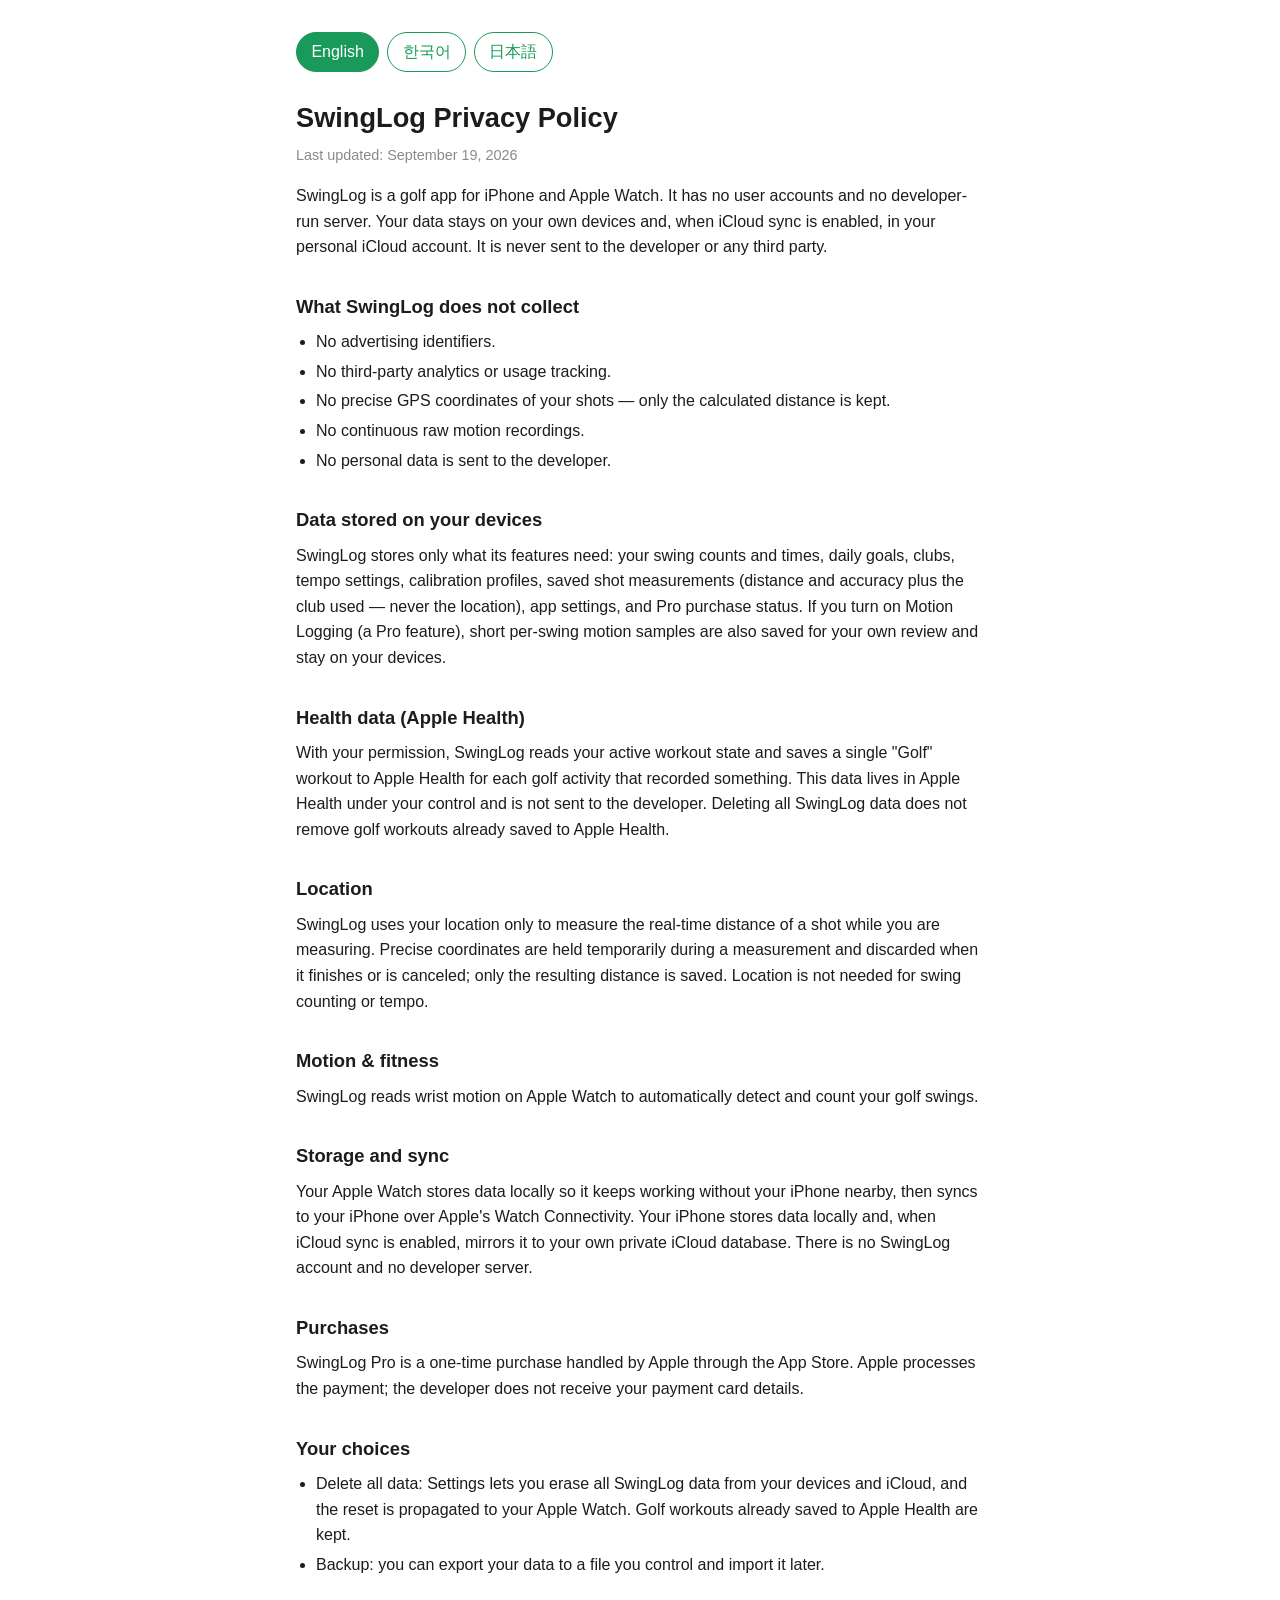
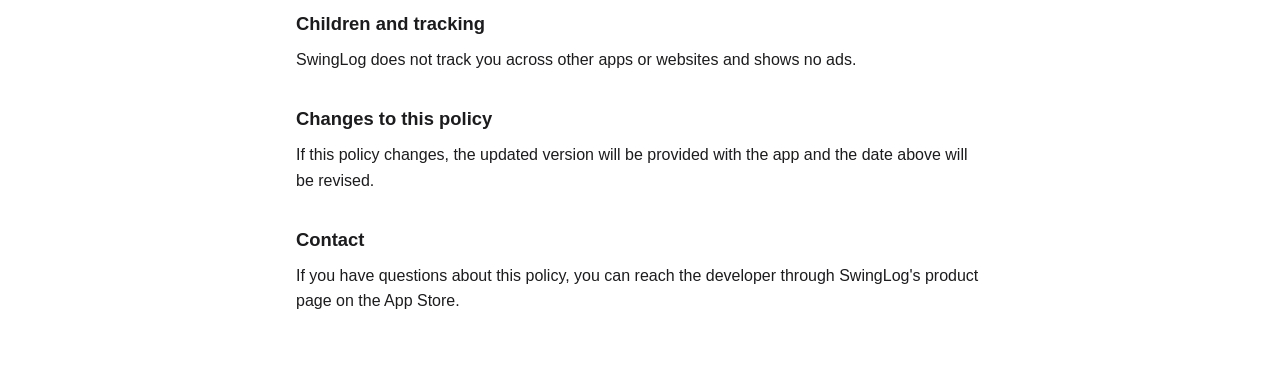
==== index.html @ 8f0f1195 "Add files via upload" ====
<!DOCTYPE html>
<html lang="en">
<head>
<meta charset="utf-8">
<meta name="viewport" content="width=device-width, initial-scale=1">
<title>SwingLog Privacy Policy</title>
<style>
:root { color-scheme: light dark; }
* { box-sizing: border-box; }
body {
  margin: 0; padding: 2rem 1rem 4rem;
  font: 16px/1.6 -apple-system, BlinkMacSystemFont, "Segoe UI", Roboto, Helvetica, Arial, sans-serif;
  color: #1c1c1e; background: #fff;
  max-width: 720px; margin-inline: auto;
}
@media (prefers-color-scheme: dark) { body { color: #e6e6ea; background: #000; } }
h1 { font-size: 1.7rem; margin: 0 0 .25rem; }
h2 { font-size: 1.15rem; margin: 2rem 0 .5rem; }
.meta { color: #8a8a8e; margin: 0 0 1rem; font-size: .9rem; }
ul { padding-left: 1.25rem; margin: .5rem 0; }
li { margin: .25rem 0; }
p { margin: .5rem 0; }
nav { display: flex; gap: .5rem; margin-bottom: 1.5rem; flex-wrap: wrap; }
button {
  font: inherit; padding: .4rem .9rem; border-radius: 999px;
  border: 1px solid #1a9a5a; background: transparent; color: #1a9a5a; cursor: pointer;
}
button.active { background: #1a9a5a; color: #fff; }
</style>
</head>
<body>
<nav><button data-lang="en" class="active">English</button>
<button data-lang="ko">한국어</button>
<button data-lang="ja">日本語</button></nav>
<section data-lang="en">
<h1>SwingLog Privacy Policy</h1>
<p class="meta">Last updated: September 19, 2026</p>
<p>SwingLog is a golf app for iPhone and Apple Watch. It has no user accounts and no developer-run server. Your data stays on your own devices and, when iCloud sync is enabled, in your personal iCloud account. It is never sent to the developer or any third party.</p>
<h2>What SwingLog does not collect</h2>
<ul><li>No advertising identifiers.</li><li>No third-party analytics or usage tracking.</li><li>No precise GPS coordinates of your shots — only the calculated distance is kept.</li><li>No continuous raw motion recordings.</li><li>No personal data is sent to the developer.</li></ul>
<h2>Data stored on your devices</h2>
<p>SwingLog stores only what its features need: your swing counts and times, daily goals, clubs, tempo settings, calibration profiles, saved shot measurements (distance and accuracy plus the club used — never the location), app settings, and Pro purchase status. If you turn on Motion Logging (a Pro feature), short per-swing motion samples are also saved for your own review and stay on your devices.</p>
<h2>Health data (Apple Health)</h2>
<p>With your permission, SwingLog reads your active workout state and saves a single &quot;Golf&quot; workout to Apple Health for each golf activity that recorded something. This data lives in Apple Health under your control and is not sent to the developer. Deleting all SwingLog data does not remove golf workouts already saved to Apple Health.</p>
<h2>Location</h2>
<p>SwingLog uses your location only to measure the real-time distance of a shot while you are measuring. Precise coordinates are held temporarily during a measurement and discarded when it finishes or is canceled; only the resulting distance is saved. Location is not needed for swing counting or tempo.</p>
<h2>Motion &amp; fitness</h2>
<p>SwingLog reads wrist motion on Apple Watch to automatically detect and count your golf swings.</p>
<h2>Storage and sync</h2>
<p>Your Apple Watch stores data locally so it keeps working without your iPhone nearby, then syncs to your iPhone over Apple&#x27;s Watch Connectivity. Your iPhone stores data locally and, when iCloud sync is enabled, mirrors it to your own private iCloud database. There is no SwingLog account and no developer server.</p>
<h2>Purchases</h2>
<p>SwingLog Pro is a one-time purchase handled by Apple through the App Store. Apple processes the payment; the developer does not receive your payment card details.</p>
<h2>Your choices</h2>
<ul><li>Delete all data: Settings lets you erase all SwingLog data from your devices and iCloud, and the reset is propagated to your Apple Watch. Golf workouts already saved to Apple Health are kept.</li><li>Backup: you can export your data to a file you control and import it later.</li></ul>
<h2>Children and tracking</h2>
<p>SwingLog does not track you across other apps or websites and shows no ads.</p>
<h2>Changes to this policy</h2>
<p>If this policy changes, the updated version will be provided with the app and the date above will be revised.</p>
<h2>Contact</h2>
<p>If you have questions about this policy, you can reach the developer through SwingLog&#x27;s product page on the App Store.</p>
</section>
<section data-lang="ko" hidden>
<h1>SwingLog 개인정보 처리방침</h1>
<p class="meta">최종 업데이트: 2026년 9월 19일</p>
<p>SwingLog는 iPhone과 Apple Watch용 골프 앱입니다. 사용자 계정이 없고 개발자가 운영하는 서버도 없습니다. 데이터는 사용자 본인의 기기에 저장되며, iCloud 동기화를 켠 경우 사용자의 개인 iCloud 계정에 저장됩니다. 개발자나 제3자에게 전송되지 않습니다.</p>
<h2>수집하지 않는 정보</h2>
<ul><li>광고 식별자를 사용하지 않습니다.</li><li>제3자 분석이나 사용 행동 추적을 하지 않습니다.</li><li>샷의 정확한 GPS 좌표를 저장하지 않으며, 계산된 거리만 보관합니다.</li><li>연속된 원본 모션 데이터를 저장하지 않습니다.</li><li>어떤 개인정보도 개발자에게 전송하지 않습니다.</li></ul>
<h2>기기에 저장되는 데이터</h2>
<p>SwingLog는 기능에 필요한 최소한만 저장합니다: 스윙 횟수와 시각, 일일 목표, 클럽, 템포 설정, 보정 프로필, 저장된 거리 측정(거리와 정확도, 사용한 클럽 — 위치는 저장하지 않음), 앱 설정, Pro 구매 상태. 모션 로깅(Pro 기능)을 켜면 사용자가 직접 확인할 수 있도록 스윙별 짧은 모션 샘플도 저장되며, 이 데이터는 사용자의 기기에 남습니다.</p>
<h2>건강 데이터(Apple 건강)</h2>
<p>사용자의 허용을 받아, SwingLog는 진행 중인 운동 상태를 읽고 무언가 기록된 각 골프 활동마다 &quot;골프&quot; 운동 하나를 Apple 건강에 저장합니다. 이 데이터는 사용자가 관리하는 Apple 건강 앱에 저장되며 개발자에게 전송되지 않습니다. 모든 SwingLog 데이터를 삭제해도 Apple 건강에 이미 저장된 골프 운동은 삭제되지 않습니다.</p>
<h2>위치</h2>
<p>SwingLog는 거리 측정 중 실시간 샷 거리를 계산할 때만 위치를 사용합니다. 정확한 좌표는 측정 중에만 임시로 보관되고 측정이 끝나거나 취소되면 삭제되며, 결과 거리만 저장됩니다. 스윙 카운트나 템포에는 위치가 필요하지 않습니다.</p>
<h2>모션 및 피트니스</h2>
<p>SwingLog는 Apple Watch의 손목 모션을 읽어 골프 풀스윙을 자동으로 감지하고 계산합니다.</p>
<h2>저장 및 동기화</h2>
<p>Apple Watch는 iPhone이 근처에 없어도 작동하도록 데이터를 로컬에 저장한 뒤, Apple의 Watch Connectivity를 통해 iPhone과 동기화합니다. iPhone은 데이터를 로컬에 저장하고, iCloud 동기화를 켠 경우 사용자 본인의 개인 iCloud 데이터베이스에 미러링합니다. 별도의 SwingLog 계정이나 개발자 서버는 없습니다.</p>
<h2>구매</h2>
<p>SwingLog Pro는 App Store를 통해 Apple이 처리하는 일회성 구매입니다. 결제는 Apple이 처리하며, 개발자는 사용자의 결제 카드 정보를 받지 않습니다.</p>
<h2>사용자 선택권</h2>
<ul><li>전체 데이터 삭제: 설정에서 기기와 iCloud의 모든 SwingLog 데이터를 삭제할 수 있으며, 초기화는 Apple Watch에도 전파됩니다. Apple 건강에 이미 저장된 골프 운동은 유지됩니다.</li><li>백업: 데이터를 사용자가 관리하는 파일로 내보내고 나중에 다시 가져올 수 있습니다.</li></ul>
<h2>아동 및 추적</h2>
<p>SwingLog는 다른 앱이나 웹사이트에서 사용자를 추적하지 않으며 광고를 표시하지 않습니다.</p>
<h2>방침 변경</h2>
<p>이 방침이 변경되면 갱신된 버전을 앱과 함께 제공하고 위의 날짜를 수정합니다.</p>
<h2>문의</h2>
<p>이 방침에 대한 문의는 App Store의 SwingLog 제품 페이지에 있는 개발자 지원 채널을 통해 연락하실 수 있습니다.</p>
</section>
<section data-lang="ja" hidden>
<h1>SwingLog プライバシーポリシー</h1>
<p class="meta">最終更新: 2026年9月19日</p>
<p>SwingLog は iPhone と Apple Watch 向けのゴルフアプリです。ユーザーアカウントはなく、開発者が運用するサーバーもありません。データはお客様ご自身のデバイスに保存され、iCloud 同期を有効にした場合はお客様個人の iCloud アカウントに保存されます。開発者や第三者に送信されることはありません。</p>
<h2>収集しない情報</h2>
<ul><li>広告識別子は使用しません。</li><li>第三者による分析や利用行動のトラッキングは行いません。</li><li>ショットの正確な GPS 座標は保存せず、計算された距離のみを保持します。</li><li>連続した生のモーションデータは保存しません。</li><li>いかなる個人データも開発者に送信しません。</li></ul>
<h2>デバイスに保存されるデータ</h2>
<p>SwingLog は機能に必要な最小限のみを保存します: スイング回数と時刻、1日の目標、クラブ、テンポ設定、キャリブレーションプロファイル、保存した距離測定(距離と精度、使用クラブ — 位置は保存しません)、アプリ設定、Pro の購入状態。モーションログ(Pro 機能)を有効にすると、お客様がご自身で確認できるよう、スイングごとの短いモーションサンプルも保存され、これらはお客様のデバイスに残ります。</p>
<h2>ヘルスデータ(Apple ヘルスケア)</h2>
<p>お客様の許可を得たうえで、SwingLog は進行中のワークアウト状態を読み取り、何らかの記録があった各ゴルフアクティビティごとに「ゴルフ」ワークアウトを1件 Apple ヘルスケアに保存します。このデータはお客様が管理する Apple ヘルスケアに保存され、開発者には送信されません。すべての SwingLog データを削除しても、Apple ヘルスケアにすでに保存されたゴルフのワークアウトは削除されません。</p>
<h2>位置情報</h2>
<p>SwingLog は距離測定中にショットの距離をリアルタイムで計算するためだけに位置情報を使用します。正確な座標は測定中のみ一時的に保持され、測定の完了または取り消し時に削除され、算出された距離のみが保存されます。スイングのカウントやテンポには位置情報は必要ありません。</p>
<h2>モーションとフィットネス</h2>
<p>SwingLog は Apple Watch の手首のモーションを読み取り、ゴルフのフルスイングを自動的に検出してカウントします。</p>
<h2>保存と同期</h2>
<p>Apple Watch は iPhone が近くになくても動作するようにデータをローカルに保存し、その後 Apple の Watch Connectivity を通じて iPhone と同期します。iPhone はデータをローカルに保存し、iCloud 同期を有効にした場合はお客様ご自身のプライベートな iCloud データベースにミラーリングします。SwingLog のアカウントや開発者のサーバーはありません。</p>
<h2>購入</h2>
<p>SwingLog Pro は App Store を通じて Apple が処理する一度きりの購入です。支払いは Apple が処理し、開発者がお客様の支払いカード情報を受け取ることはありません。</p>
<h2>お客様の選択</h2>
<ul><li>すべてのデータの削除: 設定から、デバイスと iCloud 上のすべての SwingLog データを削除でき、リセットは Apple Watch にも反映されます。Apple ヘルスケアにすでに保存されたゴルフのワークアウトは保持されます。</li><li>バックアップ: データをお客様が管理するファイルに書き出し、後で読み込むことができます。</li></ul>
<h2>お子様とトラッキング</h2>
<p>SwingLog は他のアプリやウェブサイトを横断してお客様を追跡することはなく、広告も表示しません。</p>
<h2>本ポリシーの変更</h2>
<p>本ポリシーが変更された場合は、更新版をアプリとともに提供し、上記の日付を改定します。</p>
<h2>お問い合わせ</h2>
<p>本ポリシーに関するお問い合わせは、App Store の SwingLog 製品ページにある開発者サポート窓口からご連絡いただけます。</p>
</section>
<script>
const buttons = document.querySelectorAll('nav button');
const sections = document.querySelectorAll('section[data-lang]');
function show(lang){
  sections.forEach(s => s.hidden = s.dataset.lang !== lang);
  buttons.forEach(b => b.classList.toggle('active', b.dataset.lang === lang));
}
buttons.forEach(b => b.addEventListener('click', () => show(b.dataset.lang)));
const pref = (navigator.language || 'en').slice(0,2);
if (['en','ko','ja'].includes(pref)) show(pref);
</script>
</body>
</html>
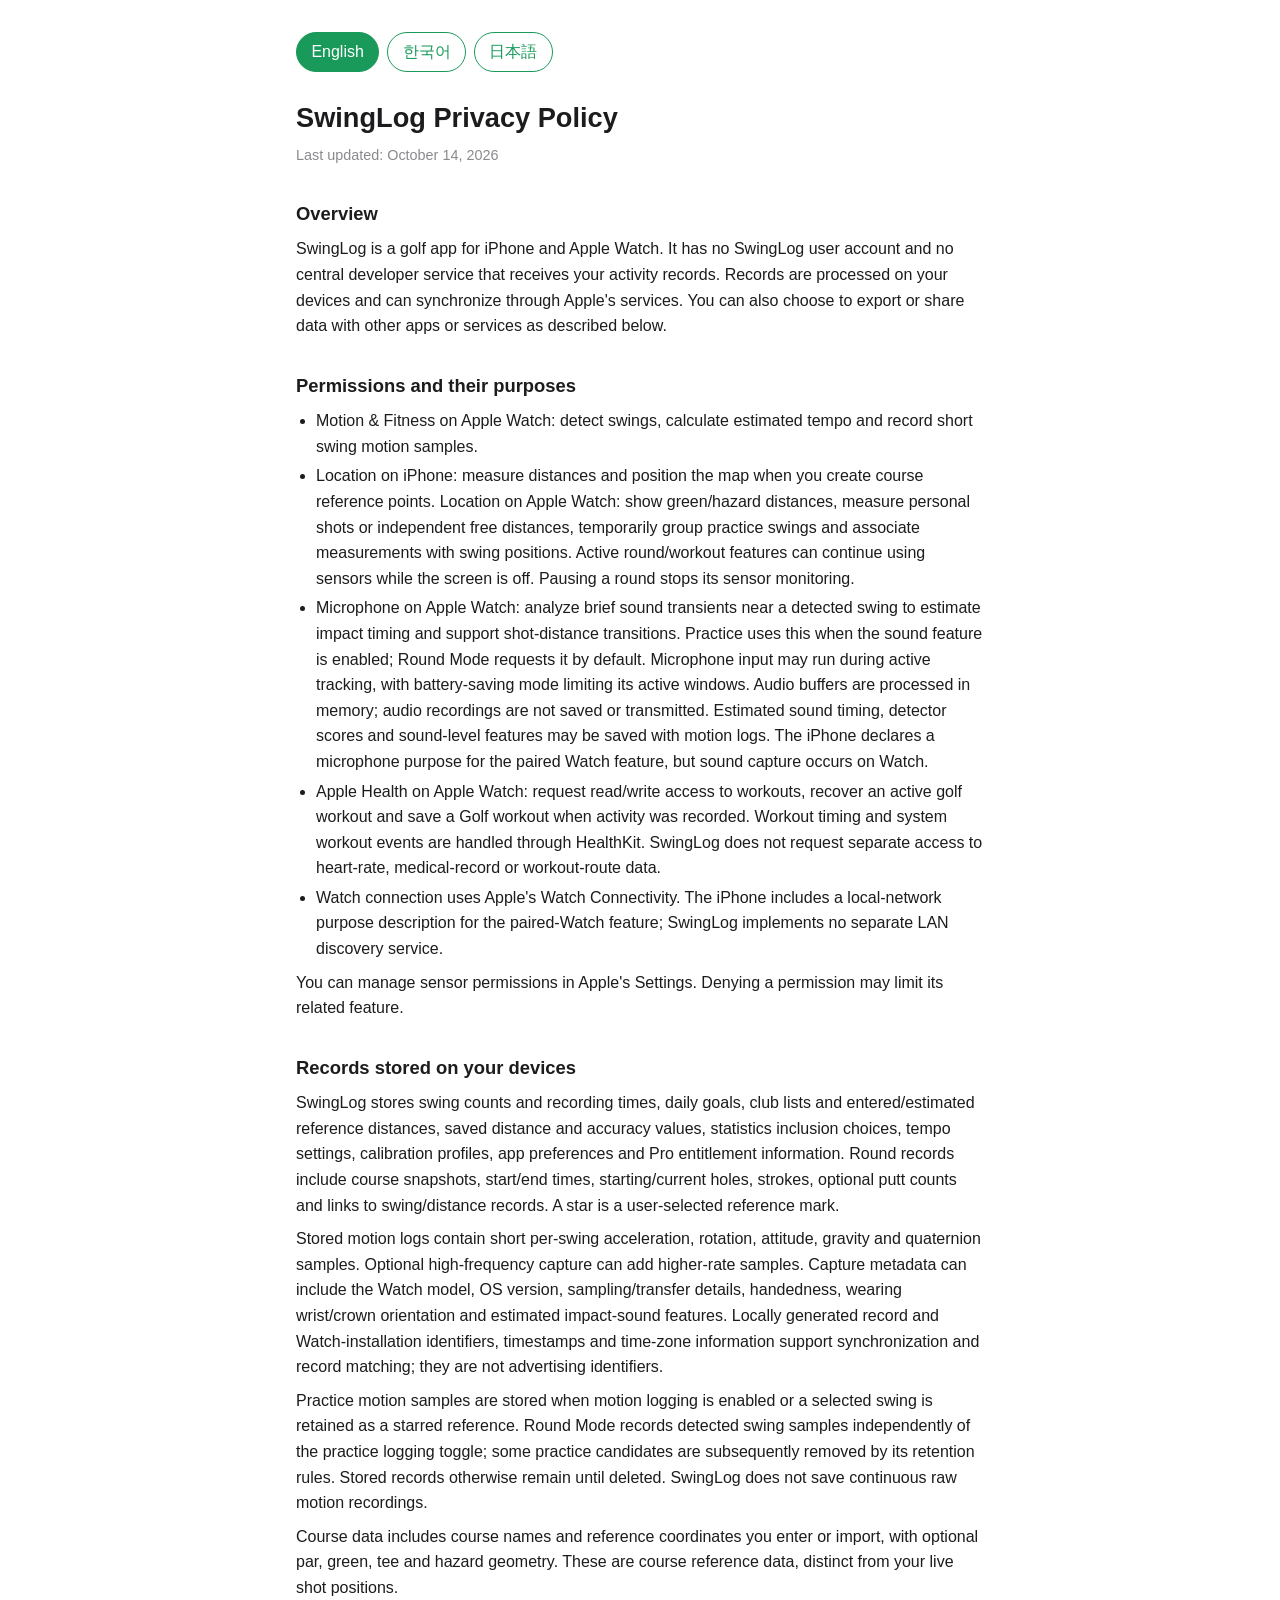
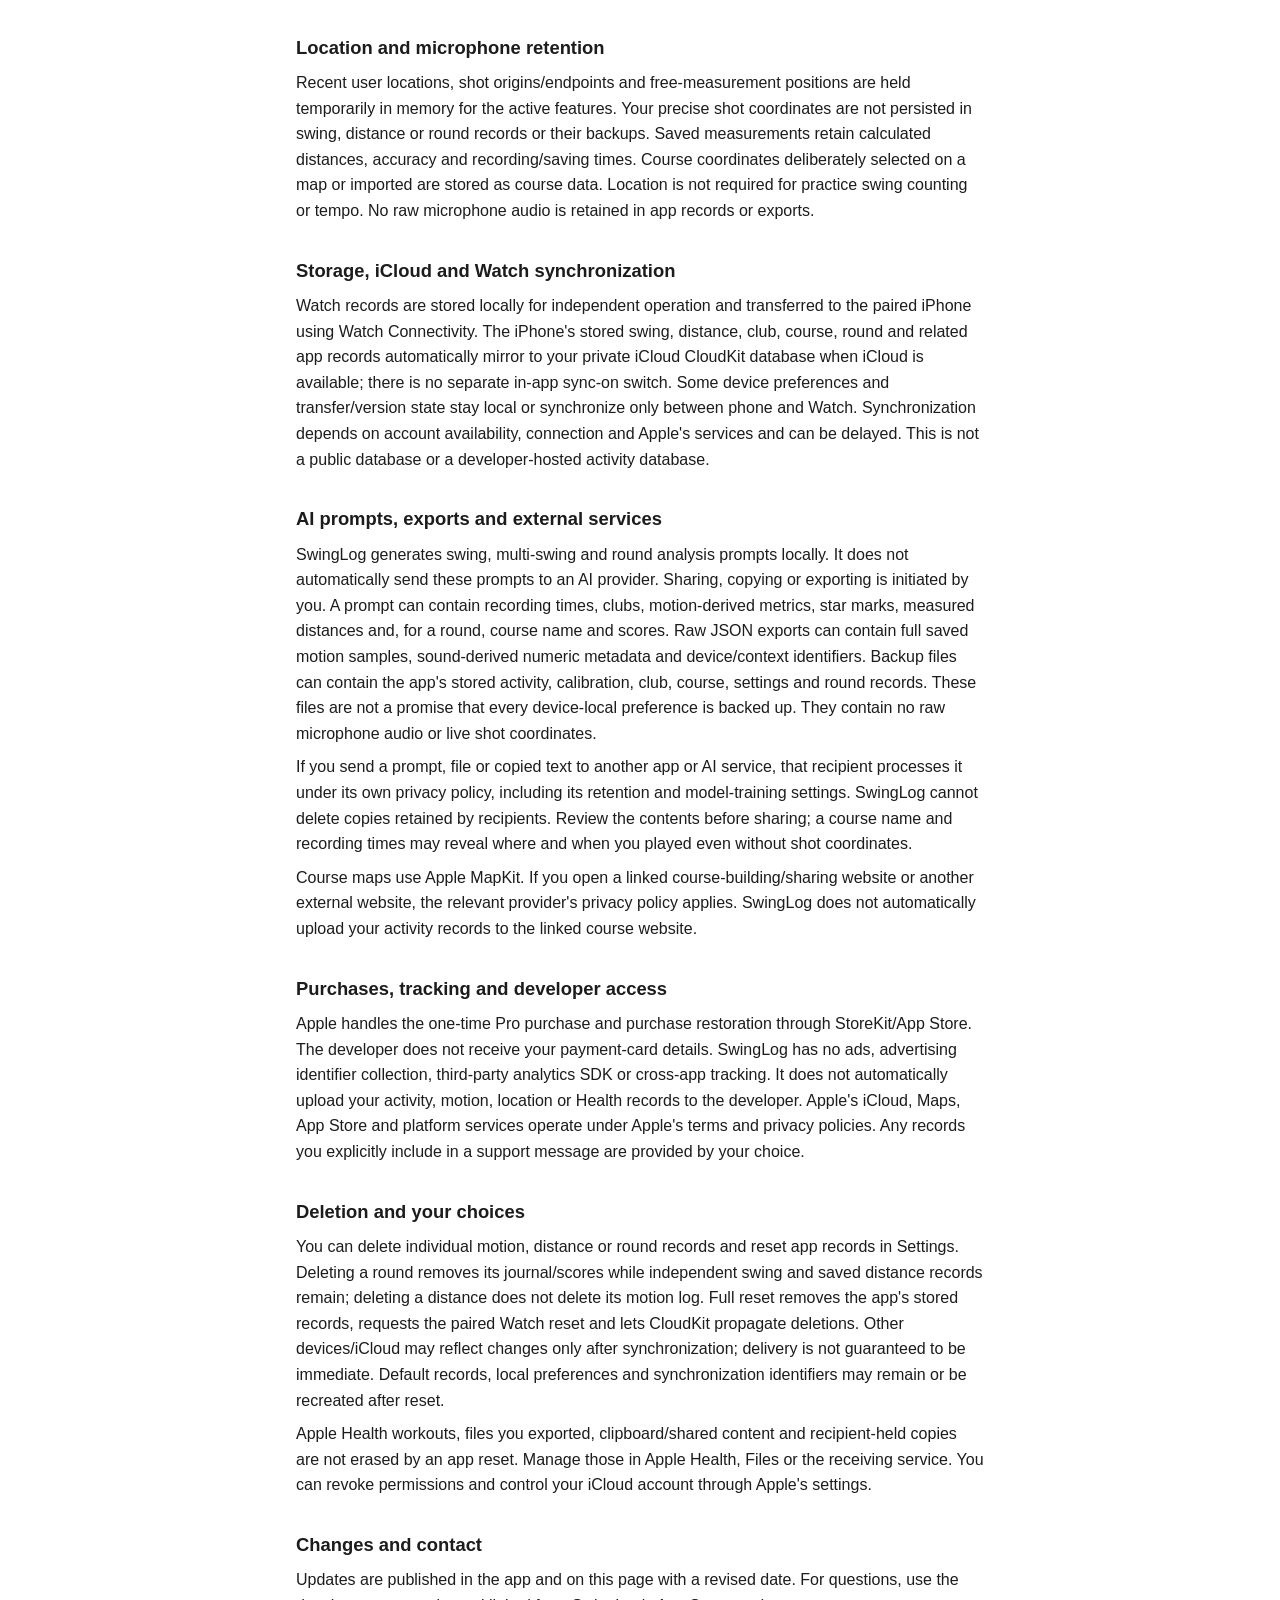
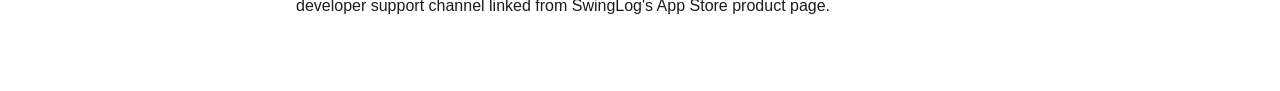
==== commit e8dcc47e: "Update privacy policy for current SwingLog permissions and sharing" ====
--- a/index.html
+++ b/index.html
@@ -34,84 +34,108 @@
 <button data-lang="ja">日本語</button></nav>
 <section data-lang="en">
 <h1>SwingLog Privacy Policy</h1>
-<p class="meta">Last updated: September 19, 2026</p>
-<p>SwingLog is a golf app for iPhone and Apple Watch. It has no user accounts and no developer-run server. Your data stays on your own devices and, when iCloud sync is enabled, in your personal iCloud account. It is never sent to the developer or any third party.</p>
-<h2>What SwingLog does not collect</h2>
-<ul><li>No advertising identifiers.</li><li>No third-party analytics or usage tracking.</li><li>No precise GPS coordinates of your shots — only the calculated distance is kept.</li><li>No continuous raw motion recordings.</li><li>No personal data is sent to the developer.</li></ul>
-<h2>Data stored on your devices</h2>
-<p>SwingLog stores only what its features need: your swing counts and times, daily goals, clubs, tempo settings, calibration profiles, saved shot measurements (distance and accuracy plus the club used — never the location), app settings, and Pro purchase status. If you turn on Motion Logging (a Pro feature), short per-swing motion samples are also saved for your own review and stay on your devices.</p>
-<h2>Health data (Apple Health)</h2>
-<p>With your permission, SwingLog reads your active workout state and saves a single &quot;Golf&quot; workout to Apple Health for each golf activity that recorded something. This data lives in Apple Health under your control and is not sent to the developer. Deleting all SwingLog data does not remove golf workouts already saved to Apple Health.</p>
-<h2>Location</h2>
-<p>SwingLog uses your location only to measure the real-time distance of a shot while you are measuring. Precise coordinates are held temporarily during a measurement and discarded when it finishes or is canceled; only the resulting distance is saved. Location is not needed for swing counting or tempo.</p>
-<h2>Motion &amp; fitness</h2>
-<p>SwingLog reads wrist motion on Apple Watch to automatically detect and count your golf swings.</p>
-<h2>Storage and sync</h2>
-<p>Your Apple Watch stores data locally so it keeps working without your iPhone nearby, then syncs to your iPhone over Apple&#x27;s Watch Connectivity. Your iPhone stores data locally and, when iCloud sync is enabled, mirrors it to your own private iCloud database. There is no SwingLog account and no developer server.</p>
-<h2>Purchases</h2>
-<p>SwingLog Pro is a one-time purchase handled by Apple through the App Store. Apple processes the payment; the developer does not receive your payment card details.</p>
-<h2>Your choices</h2>
-<ul><li>Delete all data: Settings lets you erase all SwingLog data from your devices and iCloud, and the reset is propagated to your Apple Watch. Golf workouts already saved to Apple Health are kept.</li><li>Backup: you can export your data to a file you control and import it later.</li></ul>
-<h2>Children and tracking</h2>
-<p>SwingLog does not track you across other apps or websites and shows no ads.</p>
-<h2>Changes to this policy</h2>
-<p>If this policy changes, the updated version will be provided with the app and the date above will be revised.</p>
-<h2>Contact</h2>
-<p>If you have questions about this policy, you can reach the developer through SwingLog&#x27;s product page on the App Store.</p>
+<p class="meta">Last updated: October 14, 2026</p>
+<h2>Overview</h2>
+<p>SwingLog is a golf app for iPhone and Apple Watch. It has no SwingLog user account and no central developer service that receives your activity records. Records are processed on your devices and can synchronize through Apple&#x27;s services. You can also choose to export or share data with other apps or services as described below.</p>
+<h2>Permissions and their purposes</h2>
+<ul>
+<li>Motion &amp; Fitness on Apple Watch: detect swings, calculate estimated tempo and record short swing motion samples.</li>
+<li>Location on iPhone: measure distances and position the map when you create course reference points. Location on Apple Watch: show green/hazard distances, measure personal shots or independent free distances, temporarily group practice swings and associate measurements with swing positions. Active round/workout features can continue using sensors while the screen is off. Pausing a round stops its sensor monitoring.</li>
+<li>Microphone on Apple Watch: analyze brief sound transients near a detected swing to estimate impact timing and support shot-distance transitions. Practice uses this when the sound feature is enabled; Round Mode requests it by default. Microphone input may run during active tracking, with battery-saving mode limiting its active windows. Audio buffers are processed in memory; audio recordings are not saved or transmitted. Estimated sound timing, detector scores and sound-level features may be saved with motion logs. The iPhone declares a microphone purpose for the paired Watch feature, but sound capture occurs on Watch.</li>
+<li>Apple Health on Apple Watch: request read/write access to workouts, recover an active golf workout and save a Golf workout when activity was recorded. Workout timing and system workout events are handled through HealthKit. SwingLog does not request separate access to heart-rate, medical-record or workout-route data.</li>
+<li>Watch connection uses Apple&#x27;s Watch Connectivity. The iPhone includes a local-network purpose description for the paired-Watch feature; SwingLog implements no separate LAN discovery service.</li>
+</ul>
+<p>You can manage sensor permissions in Apple&#x27;s Settings. Denying a permission may limit its related feature.</p>
+<h2>Records stored on your devices</h2>
+<p>SwingLog stores swing counts and recording times, daily goals, club lists and entered/estimated reference distances, saved distance and accuracy values, statistics inclusion choices, tempo settings, calibration profiles, app preferences and Pro entitlement information. Round records include course snapshots, start/end times, starting/current holes, strokes, optional putt counts and links to swing/distance records. A star is a user-selected reference mark.</p>
+<p>Stored motion logs contain short per-swing acceleration, rotation, attitude, gravity and quaternion samples. Optional high-frequency capture can add higher-rate samples. Capture metadata can include the Watch model, OS version, sampling/transfer details, handedness, wearing wrist/crown orientation and estimated impact-sound features. Locally generated record and Watch-installation identifiers, timestamps and time-zone information support synchronization and record matching; they are not advertising identifiers.</p>
+<p>Practice motion samples are stored when motion logging is enabled or a selected swing is retained as a starred reference. Round Mode records detected swing samples independently of the practice logging toggle; some practice candidates are subsequently removed by its retention rules. Stored records otherwise remain until deleted. SwingLog does not save continuous raw motion recordings.</p>
+<p>Course data includes course names and reference coordinates you enter or import, with optional par, green, tee and hazard geometry. These are course reference data, distinct from your live shot positions.</p>
+<h2>Location and microphone retention</h2>
+<p>Recent user locations, shot origins/endpoints and free-measurement positions are held temporarily in memory for the active features. Your precise shot coordinates are not persisted in swing, distance or round records or their backups. Saved measurements retain calculated distances, accuracy and recording/saving times. Course coordinates deliberately selected on a map or imported are stored as course data. Location is not required for practice swing counting or tempo. No raw microphone audio is retained in app records or exports.</p>
+<h2>Storage, iCloud and Watch synchronization</h2>
+<p>Watch records are stored locally for independent operation and transferred to the paired iPhone using Watch Connectivity. The iPhone&#x27;s stored swing, distance, club, course, round and related app records automatically mirror to your private iCloud CloudKit database when iCloud is available; there is no separate in-app sync-on switch. Some device preferences and transfer/version state stay local or synchronize only between phone and Watch. Synchronization depends on account availability, connection and Apple&#x27;s services and can be delayed. This is not a public database or a developer-hosted activity database.</p>
+<h2>AI prompts, exports and external services</h2>
+<p>SwingLog generates swing, multi-swing and round analysis prompts locally. It does not automatically send these prompts to an AI provider. Sharing, copying or exporting is initiated by you. A prompt can contain recording times, clubs, motion-derived metrics, star marks, measured distances and, for a round, course name and scores. Raw JSON exports can contain full saved motion samples, sound-derived numeric metadata and device/context identifiers. Backup files can contain the app&#x27;s stored activity, calibration, club, course, settings and round records. These files are not a promise that every device-local preference is backed up. They contain no raw microphone audio or live shot coordinates.</p>
+<p>If you send a prompt, file or copied text to another app or AI service, that recipient processes it under its own privacy policy, including its retention and model-training settings. SwingLog cannot delete copies retained by recipients. Review the contents before sharing; a course name and recording times may reveal where and when you played even without shot coordinates.</p>
+<p>Course maps use Apple MapKit. If you open a linked course-building/sharing website or another external website, the relevant provider&#x27;s privacy policy applies. SwingLog does not automatically upload your activity records to the linked course website.</p>
+<h2>Purchases, tracking and developer access</h2>
+<p>Apple handles the one-time Pro purchase and purchase restoration through StoreKit/App Store. The developer does not receive your payment-card details. SwingLog has no ads, advertising identifier collection, third-party analytics SDK or cross-app tracking. It does not automatically upload your activity, motion, location or Health records to the developer. Apple&#x27;s iCloud, Maps, App Store and platform services operate under Apple&#x27;s terms and privacy policies. Any records you explicitly include in a support message are provided by your choice.</p>
+<h2>Deletion and your choices</h2>
+<p>You can delete individual motion, distance or round records and reset app records in Settings. Deleting a round removes its journal/scores while independent swing and saved distance records remain; deleting a distance does not delete its motion log. Full reset removes the app&#x27;s stored records, requests the paired Watch reset and lets CloudKit propagate deletions. Other devices/iCloud may reflect changes only after synchronization; delivery is not guaranteed to be immediate. Default records, local preferences and synchronization identifiers may remain or be recreated after reset.</p>
+<p>Apple Health workouts, files you exported, clipboard/shared content and recipient-held copies are not erased by an app reset. Manage those in Apple Health, Files or the receiving service. You can revoke permissions and control your iCloud account through Apple&#x27;s settings.</p>
+<h2>Changes and contact</h2>
+<p>Updates are published in the app and on this page with a revised date. For questions, use the developer support channel linked from SwingLog&#x27;s App Store product page.</p>
 </section>
 <section data-lang="ko" hidden>
 <h1>SwingLog 개인정보 처리방침</h1>
-<p class="meta">최종 업데이트: 2026년 9월 19일</p>
-<p>SwingLog는 iPhone과 Apple Watch용 골프 앱입니다. 사용자 계정이 없고 개발자가 운영하는 서버도 없습니다. 데이터는 사용자 본인의 기기에 저장되며, iCloud 동기화를 켠 경우 사용자의 개인 iCloud 계정에 저장됩니다. 개발자나 제3자에게 전송되지 않습니다.</p>
-<h2>수집하지 않는 정보</h2>
-<ul><li>광고 식별자를 사용하지 않습니다.</li><li>제3자 분석이나 사용 행동 추적을 하지 않습니다.</li><li>샷의 정확한 GPS 좌표를 저장하지 않으며, 계산된 거리만 보관합니다.</li><li>연속된 원본 모션 데이터를 저장하지 않습니다.</li><li>어떤 개인정보도 개발자에게 전송하지 않습니다.</li></ul>
-<h2>기기에 저장되는 데이터</h2>
-<p>SwingLog는 기능에 필요한 최소한만 저장합니다: 스윙 횟수와 시각, 일일 목표, 클럽, 템포 설정, 보정 프로필, 저장된 거리 측정(거리와 정확도, 사용한 클럽 — 위치는 저장하지 않음), 앱 설정, Pro 구매 상태. 모션 로깅(Pro 기능)을 켜면 사용자가 직접 확인할 수 있도록 스윙별 짧은 모션 샘플도 저장되며, 이 데이터는 사용자의 기기에 남습니다.</p>
-<h2>건강 데이터(Apple 건강)</h2>
-<p>사용자의 허용을 받아, SwingLog는 진행 중인 운동 상태를 읽고 무언가 기록된 각 골프 활동마다 &quot;골프&quot; 운동 하나를 Apple 건강에 저장합니다. 이 데이터는 사용자가 관리하는 Apple 건강 앱에 저장되며 개발자에게 전송되지 않습니다. 모든 SwingLog 데이터를 삭제해도 Apple 건강에 이미 저장된 골프 운동은 삭제되지 않습니다.</p>
-<h2>위치</h2>
-<p>SwingLog는 거리 측정 중 실시간 샷 거리를 계산할 때만 위치를 사용합니다. 정확한 좌표는 측정 중에만 임시로 보관되고 측정이 끝나거나 취소되면 삭제되며, 결과 거리만 저장됩니다. 스윙 카운트나 템포에는 위치가 필요하지 않습니다.</p>
-<h2>모션 및 피트니스</h2>
-<p>SwingLog는 Apple Watch의 손목 모션을 읽어 골프 풀스윙을 자동으로 감지하고 계산합니다.</p>
-<h2>저장 및 동기화</h2>
-<p>Apple Watch는 iPhone이 근처에 없어도 작동하도록 데이터를 로컬에 저장한 뒤, Apple의 Watch Connectivity를 통해 iPhone과 동기화합니다. iPhone은 데이터를 로컬에 저장하고, iCloud 동기화를 켠 경우 사용자 본인의 개인 iCloud 데이터베이스에 미러링합니다. 별도의 SwingLog 계정이나 개발자 서버는 없습니다.</p>
-<h2>구매</h2>
-<p>SwingLog Pro는 App Store를 통해 Apple이 처리하는 일회성 구매입니다. 결제는 Apple이 처리하며, 개발자는 사용자의 결제 카드 정보를 받지 않습니다.</p>
-<h2>사용자 선택권</h2>
-<ul><li>전체 데이터 삭제: 설정에서 기기와 iCloud의 모든 SwingLog 데이터를 삭제할 수 있으며, 초기화는 Apple Watch에도 전파됩니다. Apple 건강에 이미 저장된 골프 운동은 유지됩니다.</li><li>백업: 데이터를 사용자가 관리하는 파일로 내보내고 나중에 다시 가져올 수 있습니다.</li></ul>
-<h2>아동 및 추적</h2>
-<p>SwingLog는 다른 앱이나 웹사이트에서 사용자를 추적하지 않으며 광고를 표시하지 않습니다.</p>
-<h2>방침 변경</h2>
-<p>이 방침이 변경되면 갱신된 버전을 앱과 함께 제공하고 위의 날짜를 수정합니다.</p>
-<h2>문의</h2>
-<p>이 방침에 대한 문의는 App Store의 SwingLog 제품 페이지에 있는 개발자 지원 채널을 통해 연락하실 수 있습니다.</p>
+<p class="meta">최종 업데이트: 2026년 10월 14일</p>
+<h2>개요</h2>
+<p>SwingLog는 iPhone과 Apple Watch용 골프 앱입니다. 별도의 SwingLog 사용자 계정이나 활동 기록을 받는 개발자의 중앙 서버가 없습니다. 기록은 기기에서 처리되며 Apple의 서비스를 통해 동기화될 수 있습니다. 아래에 설명한 내보내기·공유 기능으로 사용자가 다른 앱이나 서비스에 데이터를 전달할 수도 있습니다.</p>
+<h2>권한과 사용 목적</h2>
+<ul>
+<li>Apple Watch 모션 및 피트니스: 스윙 감지, 추정 템포 계산, 스윙별 짧은 모션 샘플 기록에 사용합니다.</li>
+<li>iPhone 위치: 거리 측정과 코스 기준점을 만들 때 지도 위치를 잡는 데 사용합니다. Apple Watch 위치: 그린·해저드 거리, 샷 거리와 독립적인 자유 거리 측정, 연습 스윙의 임시 그룹화, 스윙 위치와 측정 연결에 사용합니다. 진행 중인 라운드·운동 기능은 화면이 꺼져도 센서를 사용할 수 있습니다. 라운드 일시정지는 해당 센서 모니터링을 중단합니다.</li>
+<li>Apple Watch 마이크: 감지된 스윙 주변의 짧은 소리 변화를 분석해 임팩트 시점을 추정하고 샷 거리 측정 전환을 보조합니다. 연습에서는 타격음 기능을 켰을 때, 라운드에서는 기본으로 사용 권한을 요청합니다. 추적 중 마이크가 작동할 수 있으며 배터리 절약 모드는 작동 구간을 제한합니다. 오디오 버퍼는 메모리에서 처리하고 녹음 파일을 저장하거나 전송하지 않습니다. 추정 소리 시점, 감지 점수, 소리 크기 등의 수치 특징은 모션 로그에 저장될 수 있습니다. iPhone에는 워치 기능을 위한 마이크 목적 문구가 선언되어 있지만 실제 소리 캡처는 워치에서 이루어집니다.</li>
+<li>Apple Watch 건강: 운동 기록 읽기·쓰기 권한을 요청해 진행 중인 골프 운동을 복구하고, 활동이 기록되면 골프 운동을 저장합니다. 운동 시각과 시스템 운동 이벤트는 HealthKit을 통해 처리합니다. 심박수·의료 기록·운동 경로에 대한 별도 접근 권한은 요청하지 않습니다.</li>
+<li>워치 연결은 Apple Watch Connectivity를 사용합니다. iPhone에는 워치 연결을 위한 로컬 네트워크 목적 문구가 있으며 별도의 LAN 탐색 서비스는 구현되어 있지 않습니다.</li>
+</ul>
+<p>센서 권한은 Apple의 설정에서 관리할 수 있습니다. 권한을 거부하면 관련 기능이 제한될 수 있습니다.</p>
+<h2>기기에 저장하는 기록</h2>
+<p>스윙 횟수와 기록 시각, 일일 목표, 클럽 목록과 입력·추정한 기준 비거리, 저장한 거리와 정확도, 통계 포함 여부, 템포 설정, 보정 프로필, 앱 설정 및 Pro 구매 권한 정보를 저장합니다. 라운드에는 코스 정보의 사본, 시작·종료 시각, 시작·현재 홀, 타수, 선택적으로 기록한 퍼팅 수, 스윙·거리 기록의 연결 정보를 저장합니다. 별표는 사용자가 선택한 기준 표시입니다.</p>
+<p>모션 로그에는 스윙별 짧은 가속도·회전·자세·중력·쿼터니언 샘플이 저장됩니다. 고속 샘플링을 사용하면 더 높은 빈도의 샘플이 추가될 수 있습니다. 캡처 정보에는 워치 모델, OS 버전, 샘플링·전송 정보, 주사용 손, 착용 손목·크라운 방향, 추정 타격음 수치 특징 등이 포함될 수 있습니다. 기기에서 만든 기록·워치 설치 식별자, 시각과 시간대 정보는 동기화와 기록 연결에 쓰이며 광고 식별자가 아닙니다.</p>
+<p>연습 모션 샘플은 모션 기록을 켜거나 별표한 스윙을 보관할 때 저장됩니다. 라운드 모드는 연습 기록 토글과 별개로 감지된 스윙 샘플을 기록하고, 일부 연습 후보는 정리 로직에 따라 제거됩니다. 그 외 저장된 기록은 삭제할 때까지 보관합니다. 연속된 원본 모션 녹화는 저장하지 않습니다.</p>
+<p>코스 데이터에는 입력·가져온 코스 이름과 기준 좌표, 선택적인 Par·그린·티·해저드 영역이 포함됩니다. 이는 사용자의 실제 샷 위치와 구분되는 코스 기준 정보입니다.</p>
+<h2>위치와 마이크 정보의 보관</h2>
+<p>최근 사용자 위치, 샷의 시작·종료 위치와 자유 측정 위치는 기능을 위해 메모리에 임시 보관합니다. 정확한 샷 좌표는 스윙·거리·라운드 기록이나 해당 백업에 영구 저장하지 않습니다. 거리 기록에는 계산한 거리, 정확도, 기록·저장 시각을 보관합니다. 지도에서 직접 선택하거나 가져온 코스 좌표는 코스 데이터로 저장합니다. 연습 스윙 카운트와 템포에는 위치가 필요하지 않습니다. 원본 마이크 오디오는 앱 기록이나 내보내기에 보관하지 않습니다.</p>
+<h2>저장·iCloud·워치 동기화</h2>
+<p>워치는 독립적으로 작동하도록 기록을 로컬에 저장하고 Watch Connectivity로 연결된 iPhone에 전달합니다. iPhone의 스윙·거리·클럽·코스·라운드 등 저장 기록은 iCloud가 사용 가능하면 사용자의 개인 CloudKit 데이터베이스에 자동 미러링됩니다. 별도의 앱 내 동기화 켜기 스위치는 없습니다. 일부 기기 설정과 전송·버전 상태는 로컬에 남거나 폰·워치 사이에서만 동기화됩니다. 동기화는 계정·연결·Apple 서비스 상태에 따라 지연될 수 있습니다. 공개 데이터베이스나 개발자의 활동 기록 서버를 사용하지 않습니다.</p>
+<h2>AI 프롬프트·내보내기·외부 서비스</h2>
+<p>SwingLog는 단일·여러 스윙과 라운드 분석용 프롬프트를 기기에서 만듭니다. AI 제공자에게 자동 전송하지 않으며 공유·복사·내보내기는 사용자가 시작합니다. 프롬프트에는 기록 시각, 클럽, 모션 분석 수치, 별표, 측정 거리와 라운드의 코스 이름·스코어 등이 포함될 수 있습니다. 원시 JSON에는 저장된 전체 모션 샘플, 소리에서 얻은 수치 특징, 기기·캡처 식별 정보가 포함될 수 있습니다. 백업에는 활동·보정·클럽·코스·설정·라운드 기록이 포함될 수 있지만 모든 기기별 설정을 백업하는 것은 아닙니다. 원본 마이크 오디오와 실제 샷 좌표는 포함하지 않습니다.</p>
+<p>프롬프트·파일·복사한 내용을 다른 앱이나 AI 서비스에 보내면, 해당 서비스의 개인정보 처리방침과 보관·모델 학습 설정이 적용됩니다. SwingLog에서 수신자가 보관한 사본을 삭제할 수 없습니다. 공유 전에 내용을 확인해 주세요. 샷 좌표가 없어도 코스 이름과 기록 시각으로 플레이 장소·시간이 드러날 수 있습니다.</p>
+<p>코스 지도는 Apple MapKit을 사용합니다. 코스 생성·공유 사이트 등 외부 웹사이트를 열면 해당 제공자의 개인정보 처리방침이 적용됩니다. 연결된 코스 사이트에 앱의 활동 기록을 자동 업로드하지 않습니다.</p>
+<h2>구매·추적·개발자 접근</h2>
+<p>일회성 Pro 구매와 복원은 Apple의 StoreKit·App Store가 처리하며 개발자는 결제 카드 정보를 받지 않습니다. 광고, 광고 식별자 수집, 제3자 분석 SDK, 다른 앱을 넘나드는 추적을 사용하지 않습니다. 활동·모션·위치·건강 기록을 개발자에게 자동 업로드하지 않습니다. Apple의 iCloud·지도·App Store·플랫폼 서비스에는 Apple의 약관과 개인정보 처리방침이 적용됩니다. 지원 문의에 직접 첨부하는 기록은 사용자가 선택해 제공하는 정보입니다.</p>
+<h2>삭제와 사용자 선택권</h2>
+<p>개별 모션·거리·라운드 기록을 삭제하고 설정에서 앱 기록을 초기화할 수 있습니다. 라운드를 삭제하면 라운드·스코어만 삭제하고 독립적인 스윙·저장 거리 기록은 유지합니다. 거리 삭제는 모션 로그를 삭제하지 않습니다. 전체 초기화는 앱의 저장 기록을 삭제하고 연결된 워치에 초기화를 요청하며 CloudKit을 통해 삭제를 반영합니다. 다른 기기·iCloud 반영은 동기화 이후에 이루어질 수 있어 즉시 완료를 보장하지 않습니다. 기본 데이터, 로컬 설정과 동기화 식별 정보는 일부 남거나 초기화 후 재생성될 수 있습니다.</p>
+<p>Apple 건강의 운동, 내보낸 파일, 클립보드·공유한 내용, 수신자가 가진 사본은 앱 초기화로 삭제되지 않습니다. Apple 건강·파일 앱 또는 수신 서비스에서 별도로 관리해야 합니다. 권한과 iCloud 계정은 Apple의 설정에서 관리할 수 있습니다.</p>
+<h2>방침 변경과 문의</h2>
+<p>갱신된 방침은 앱과 이 페이지에 수정 날짜와 함께 제공합니다. 문의는 App Store의 SwingLog 제품 페이지에 연결된 개발자 지원 채널을 이용해 주세요.</p>
 </section>
 <section data-lang="ja" hidden>
 <h1>SwingLog プライバシーポリシー</h1>
-<p class="meta">最終更新: 2026年9月19日</p>
-<p>SwingLog は iPhone と Apple Watch 向けのゴルフアプリです。ユーザーアカウントはなく、開発者が運用するサーバーもありません。データはお客様ご自身のデバイスに保存され、iCloud 同期を有効にした場合はお客様個人の iCloud アカウントに保存されます。開発者や第三者に送信されることはありません。</p>
-<h2>収集しない情報</h2>
-<ul><li>広告識別子は使用しません。</li><li>第三者による分析や利用行動のトラッキングは行いません。</li><li>ショットの正確な GPS 座標は保存せず、計算された距離のみを保持します。</li><li>連続した生のモーションデータは保存しません。</li><li>いかなる個人データも開発者に送信しません。</li></ul>
-<h2>デバイスに保存されるデータ</h2>
-<p>SwingLog は機能に必要な最小限のみを保存します: スイング回数と時刻、1日の目標、クラブ、テンポ設定、キャリブレーションプロファイル、保存した距離測定(距離と精度、使用クラブ — 位置は保存しません)、アプリ設定、Pro の購入状態。モーションログ(Pro 機能)を有効にすると、お客様がご自身で確認できるよう、スイングごとの短いモーションサンプルも保存され、これらはお客様のデバイスに残ります。</p>
-<h2>ヘルスデータ(Apple ヘルスケア)</h2>
-<p>お客様の許可を得たうえで、SwingLog は進行中のワークアウト状態を読み取り、何らかの記録があった各ゴルフアクティビティごとに「ゴルフ」ワークアウトを1件 Apple ヘルスケアに保存します。このデータはお客様が管理する Apple ヘルスケアに保存され、開発者には送信されません。すべての SwingLog データを削除しても、Apple ヘルスケアにすでに保存されたゴルフのワークアウトは削除されません。</p>
-<h2>位置情報</h2>
-<p>SwingLog は距離測定中にショットの距離をリアルタイムで計算するためだけに位置情報を使用します。正確な座標は測定中のみ一時的に保持され、測定の完了または取り消し時に削除され、算出された距離のみが保存されます。スイングのカウントやテンポには位置情報は必要ありません。</p>
-<h2>モーションとフィットネス</h2>
-<p>SwingLog は Apple Watch の手首のモーションを読み取り、ゴルフのフルスイングを自動的に検出してカウントします。</p>
-<h2>保存と同期</h2>
-<p>Apple Watch は iPhone が近くになくても動作するようにデータをローカルに保存し、その後 Apple の Watch Connectivity を通じて iPhone と同期します。iPhone はデータをローカルに保存し、iCloud 同期を有効にした場合はお客様ご自身のプライベートな iCloud データベースにミラーリングします。SwingLog のアカウントや開発者のサーバーはありません。</p>
-<h2>購入</h2>
-<p>SwingLog Pro は App Store を通じて Apple が処理する一度きりの購入です。支払いは Apple が処理し、開発者がお客様の支払いカード情報を受け取ることはありません。</p>
-<h2>お客様の選択</h2>
-<ul><li>すべてのデータの削除: 設定から、デバイスと iCloud 上のすべての SwingLog データを削除でき、リセットは Apple Watch にも反映されます。Apple ヘルスケアにすでに保存されたゴルフのワークアウトは保持されます。</li><li>バックアップ: データをお客様が管理するファイルに書き出し、後で読み込むことができます。</li></ul>
-<h2>お子様とトラッキング</h2>
-<p>SwingLog は他のアプリやウェブサイトを横断してお客様を追跡することはなく、広告も表示しません。</p>
-<h2>本ポリシーの変更</h2>
-<p>本ポリシーが変更された場合は、更新版をアプリとともに提供し、上記の日付を改定します。</p>
-<h2>お問い合わせ</h2>
-<p>本ポリシーに関するお問い合わせは、App Store の SwingLog 製品ページにある開発者サポート窓口からご連絡いただけます。</p>
+<p class="meta">最終更新: 2026年10月14日</p>
+<h2>概要</h2>
+<p>SwingLogはiPhoneとApple Watch向けのゴルフアプリです。SwingLogのユーザーアカウントや活動記録を受信する開発者の中央サーバーはありません。記録はデバイスで処理され、Appleのサービスを通じて同期される場合があります。以下の書き出し・共有機能で、ユーザーが他のアプリやサービスにデータを渡すこともできます。</p>
+<h2>権限と利用目的</h2>
+<ul>
+<li>Apple Watchのモーションとフィットネス：スイング検出、推定テンポ計算、スイングごとの短いモーション記録に使います。</li>
+<li>iPhoneの位置情報：距離測定とコース基準点作成時の地図表示位置に使います。Watchの位置情報：グリーン・ハザード距離、ショットと独立した自由距離測定、素振りの一時的なグループ化、スイング位置と測定の関連付けに使います。進行中のラウンド・ワークアウトは画面消灯中もセンサーを使用する場合があります。ラウンドの一時停止はそのセンサー監視を停止します。</li>
+<li>Watchのマイク：検出スイング付近の短い音の変化を分析し、インパクト時刻の推定とショット距離測定の切り替えを補助します。練習では打音機能が有効な場合、ラウンドでは既定で使用許可を求めます。追跡中はマイクが動作し、省電力モードは動作区間を制限します。音声バッファーはメモリで処理し、録音ファイルは保存・送信しません。推定音時刻、検出スコア、音量などの数値特徴はモーションログに保存される場合があります。iPhoneにはペアリングされたWatch機能のマイク目的説明がありますが、音の取得はWatchで行います。</li>
+<li>Watchのヘルスケア：ワークアウトの読み書き権限を求め、進行中のゴルフワークアウトを復元し、活動が記録された場合にゴルフワークアウトを保存します。ワークアウト時刻・システムイベントをHealthKitで処理します。心拍数・医療記録・ワークアウト経路への別個のアクセスは求めません。</li>
+<li>Watch接続はAppleのWatch Connectivityを使います。iPhoneにはペアリングWatch機能のローカルネットワーク目的説明がありますが、独自のLAN探索サービスは実装していません。</li>
+</ul>
+<p>センサー権限はAppleの設定で管理できます。拒否すると関連機能が制限される場合があります。</p>
+<h2>デバイスに保存する記録</h2>
+<p>スイング数・記録時刻、日次目標、クラブ一覧と入力・推定した基準飛距離、保存距離と精度、統計への算入設定、テンポ設定、較正プロファイル、アプリ設定、Pro購入権利情報を保存します。ラウンドはコースのスナップショット、開始・終了時刻、開始・現在ホール、打数、任意のパット数、スイング・距離記録への関連付けを含みます。星印はユーザー自身が選ぶ基準マークです。</p>
+<p>モーションログにはスイングごとの短い加速度・回転・姿勢・重力・クォータニオンサンプルを保存します。高頻度取得では追加サンプルが含まれる場合があります。取得情報にはWatchモデル、OS版、サンプリング・転送情報、利き手、装着手首・クラウン方向、推定打音の数値特徴が含まれる場合があります。ローカル生成の記録・Watchインストール識別子、時刻・タイムゾーンは同期と記録の照合に使い、広告識別子ではありません。</p>
+<p>練習モーションは記録機能が有効な場合や星付き基準スイングを保持する場合に保存します。ラウンドは練習の記録設定とは別に検出スイングを記録し、一部の素振り候補は整理ルールで削除されます。その他の保存記録は削除するまで保持します。連続した生のモーション記録は保存しません。</p>
+<p>コースデータには入力・読み込んだ名前と基準座標、任意のPar・グリーン・ティー・ハザード領域を含みます。これらは実際のショット位置とは別のコース基準情報です。</p>
+<h2>位置・マイク情報の保持</h2>
+<p>最近のユーザー位置、ショット始点・終点、自由測定位置は機能のため一時的にメモリに保持します。正確なショット座標はスイング・距離・ラウンド記録やそのバックアップに永続保存しません。距離記録には計算距離、精度、記録・保存時刻を保持します。地図上で選択・読み込んだコース座標はコースデータとして保存します。練習のスイング数やテンポに位置情報は不要です。生のマイク音声はアプリ記録や書き出しに保持しません。</p>
+<h2>保存・iCloud・Watch同期</h2>
+<p>Watchは単独動作のためローカルに保存し、Watch ConnectivityでペアリングiPhoneに渡します。iPhoneのスイング・距離・クラブ・コース・ラウンドなどの保存記録は、iCloudが利用可能なら個人のプライベートCloudKitデータベースに自動ミラーリングされます。アプリ内の独立した同期オンスイッチはありません。一部の端末設定や転送・版管理状態はローカルに残るか、iPhoneとWatch間のみで同期します。同期はアカウント、接続、Appleサービスによって遅れる場合があります。公開データベースや開発者の活動記録サーバーは使いません。</p>
+<h2>AIプロンプト・書き出し・外部サービス</h2>
+<p>単一・複数スイングやラウンド分析用プロンプトはデバイスで作成し、AI提供者へ自動送信しません。共有・コピー・書き出しはユーザーが開始します。記録時刻、クラブ、モーション指標、星印、測定距離、ラウンドのコース名・スコアなどを含み得ます。生JSONには保存済みの全モーションサンプル、音から得た数値特徴、端末・取得識別情報を含み得ます。バックアップには活動・較正・クラブ・コース・設定・ラウンド記録を含み得ますが、全端末設定をバックアップするものではありません。生音声と実際のショット座標は含みません。</p>
+<p>他のアプリやAIサービスにプロンプト・ファイル・コピーした内容を送ると、受信者のプライバシーポリシーと保持・モデル学習設定が適用されます。SwingLogから受信者のコピーを削除できません。共有前に内容を確認してください。ショット座標がなくてもコース名と時刻でプレー場所・時間が分かる場合があります。</p>
+<p>コース地図はApple MapKitを使います。コース作成・共有サイトなど外部サイトを開くと、その提供者のポリシーが適用されます。リンク先コースサイトに活動記録を自動アップロードしません。</p>
+<h2>購入・追跡・開発者アクセス</h2>
+<p>一度きりのPro購入・復元はAppleのStoreKit・App Storeが処理し、開発者はカード情報を受け取りません。広告、広告識別子収集、第三者分析SDK、アプリ横断追跡はありません。活動・モーション・位置・ヘルスケア記録を開発者に自動アップロードしません。AppleのiCloud・地図・App Store・プラットフォームにはAppleの規約とポリシーが適用されます。サポートに明示的に添付する記録はユーザーの選択で提供されます。</p>
+<h2>削除と選択</h2>
+<p>個別モーション・距離・ラウンド記録を削除し、設定からアプリ記録をリセットできます。ラウンド削除はジャーナルとスコアを削除し、独立したスイング・保存距離は残ります。距離削除はモーションログを削除しません。全リセットは保存記録を削除し、ペアリングWatchへのリセットを要求してCloudKitに削除を反映します。他端末・iCloudへの反映は同期後になる場合があり、即時完了は保証しません。既定データ、ローカル設定、同期識別情報は一部残るか再生成される場合があります。</p>
+<p>Appleヘルスケアのワークアウト、書き出しファイル、クリップボード・共有内容、受信者のコピーはアプリリセットで消えません。Appleヘルスケア・ファイルや受信サービスで別途管理してください。権限・iCloudアカウントはAppleの設定で管理できます。</p>
+<h2>変更とお問い合わせ</h2>
+<p>更新したポリシーをアプリとこのページで改定日とともに提供します。お問い合わせはSwingLogのApp Store製品ページにある開発者サポート窓口を利用してください。</p>
 </section>
 <script>
 const buttons = document.querySelectorAll('nav button');
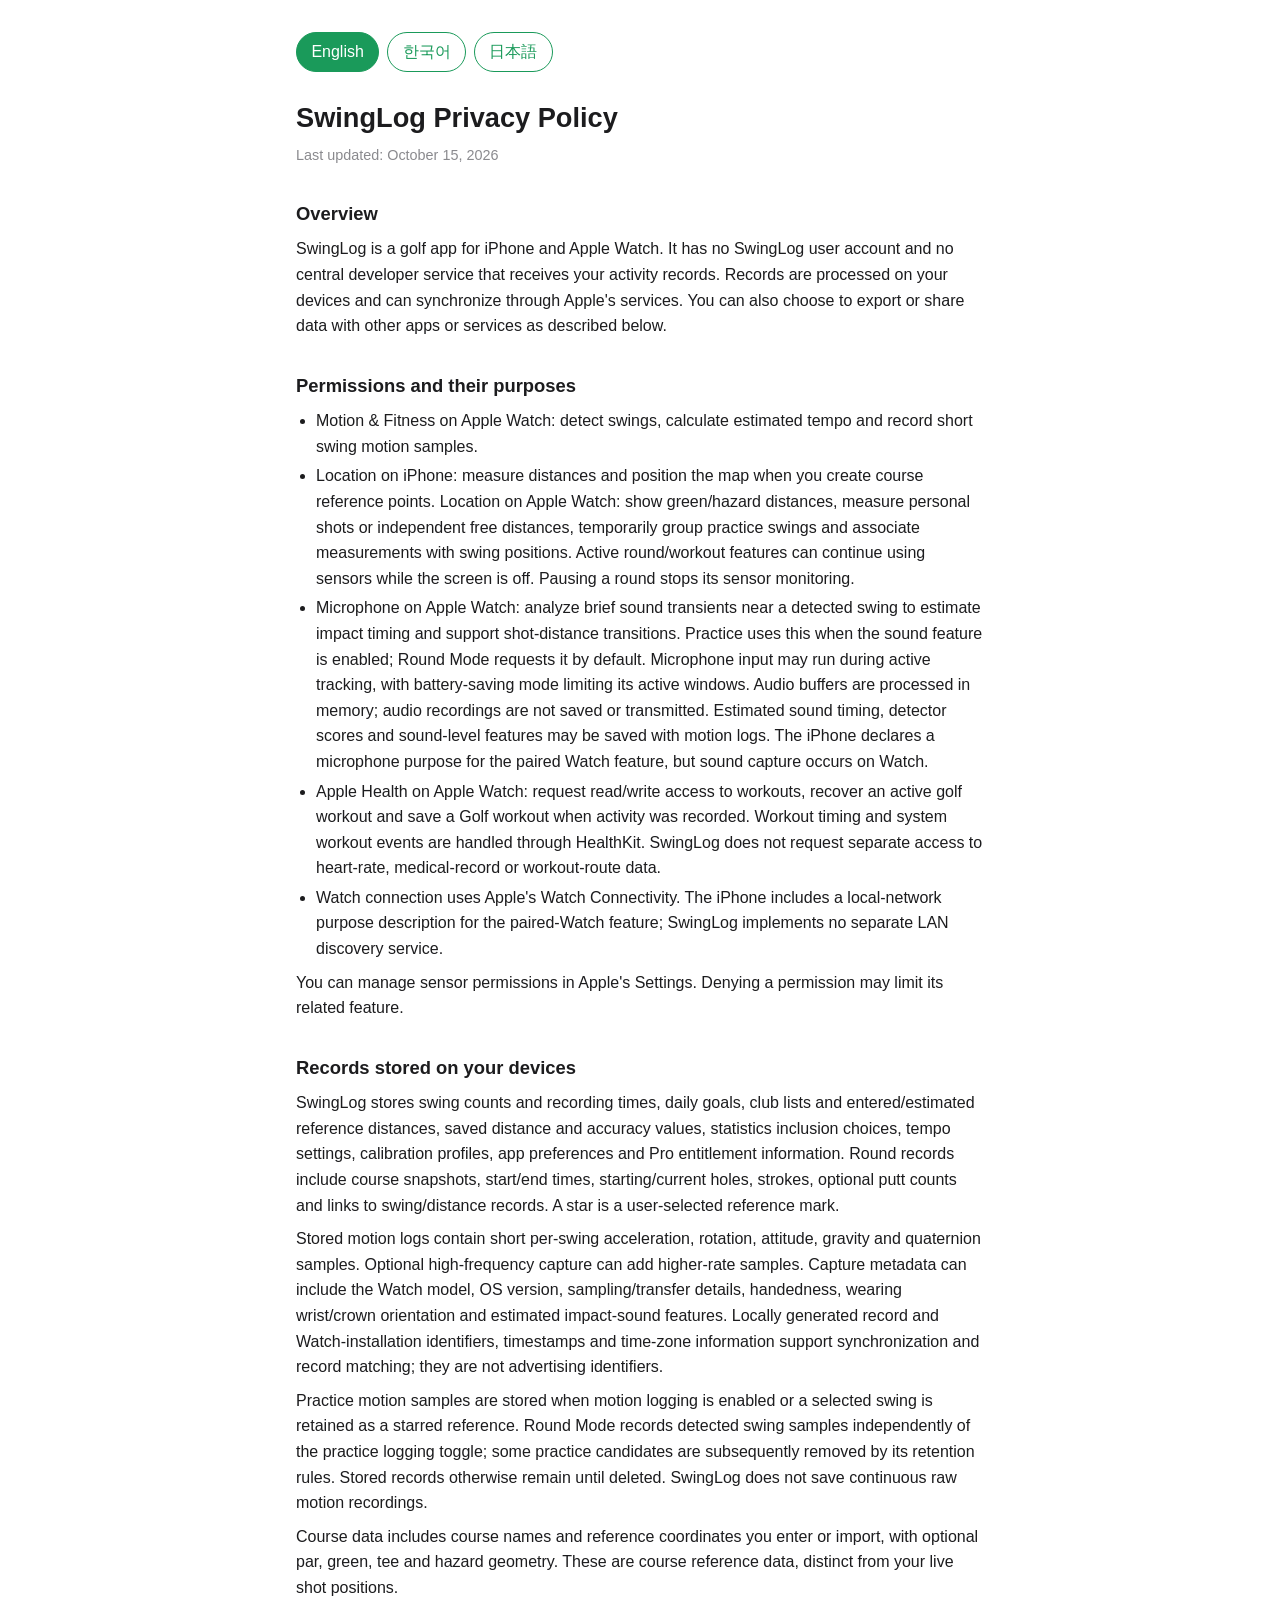
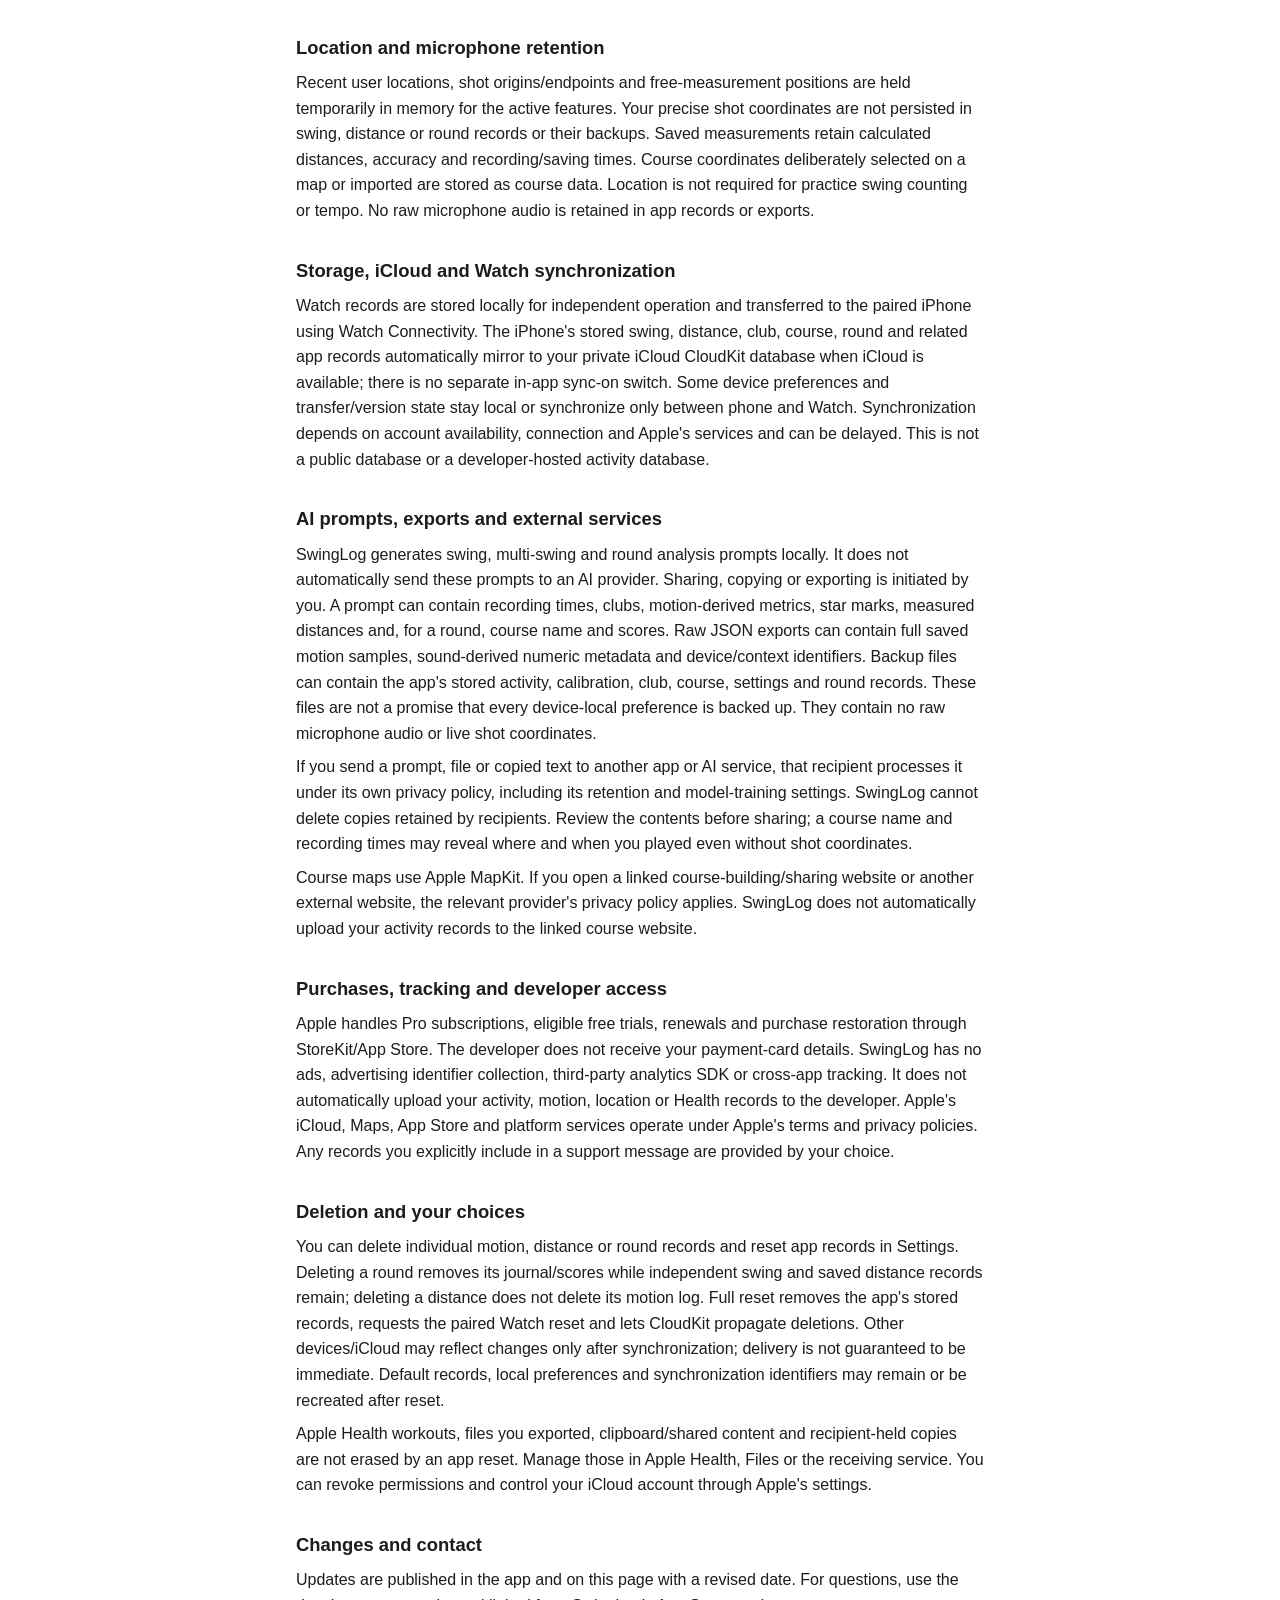
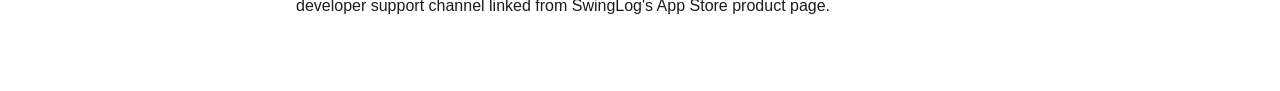
==== commit b9b3a9c8: "Update Pro subscription privacy disclosure" ====
--- a/index.html
+++ b/index.html
@@ -34,7 +34,7 @@
 <button data-lang="ja">日本語</button></nav>
 <section data-lang="en">
 <h1>SwingLog Privacy Policy</h1>
-<p class="meta">Last updated: October 14, 2026</p>
+<p class="meta">Last updated: October 15, 2026</p>
 <h2>Overview</h2>
 <p>SwingLog is a golf app for iPhone and Apple Watch. It has no SwingLog user account and no central developer service that receives your activity records. Records are processed on your devices and can synchronize through Apple&#x27;s services. You can also choose to export or share data with other apps or services as described below.</p>
 <h2>Permissions and their purposes</h2>
@@ -60,7 +60,7 @@
 <p>If you send a prompt, file or copied text to another app or AI service, that recipient processes it under its own privacy policy, including its retention and model-training settings. SwingLog cannot delete copies retained by recipients. Review the contents before sharing; a course name and recording times may reveal where and when you played even without shot coordinates.</p>
 <p>Course maps use Apple MapKit. If you open a linked course-building/sharing website or another external website, the relevant provider&#x27;s privacy policy applies. SwingLog does not automatically upload your activity records to the linked course website.</p>
 <h2>Purchases, tracking and developer access</h2>
-<p>Apple handles the one-time Pro purchase and purchase restoration through StoreKit/App Store. The developer does not receive your payment-card details. SwingLog has no ads, advertising identifier collection, third-party analytics SDK or cross-app tracking. It does not automatically upload your activity, motion, location or Health records to the developer. Apple&#x27;s iCloud, Maps, App Store and platform services operate under Apple&#x27;s terms and privacy policies. Any records you explicitly include in a support message are provided by your choice.</p>
+<p>Apple handles Pro subscriptions, eligible free trials, renewals and purchase restoration through StoreKit/App Store. The developer does not receive your payment-card details. SwingLog has no ads, advertising identifier collection, third-party analytics SDK or cross-app tracking. It does not automatically upload your activity, motion, location or Health records to the developer. Apple&#x27;s iCloud, Maps, App Store and platform services operate under Apple&#x27;s terms and privacy policies. Any records you explicitly include in a support message are provided by your choice.</p>
 <h2>Deletion and your choices</h2>
 <p>You can delete individual motion, distance or round records and reset app records in Settings. Deleting a round removes its journal/scores while independent swing and saved distance records remain; deleting a distance does not delete its motion log. Full reset removes the app&#x27;s stored records, requests the paired Watch reset and lets CloudKit propagate deletions. Other devices/iCloud may reflect changes only after synchronization; delivery is not guaranteed to be immediate. Default records, local preferences and synchronization identifiers may remain or be recreated after reset.</p>
 <p>Apple Health workouts, files you exported, clipboard/shared content and recipient-held copies are not erased by an app reset. Manage those in Apple Health, Files or the receiving service. You can revoke permissions and control your iCloud account through Apple&#x27;s settings.</p>
@@ -69,7 +69,7 @@
 </section>
 <section data-lang="ko" hidden>
 <h1>SwingLog 개인정보 처리방침</h1>
-<p class="meta">최종 업데이트: 2026년 10월 14일</p>
+<p class="meta">최종 업데이트: 2026년 10월 15일</p>
 <h2>개요</h2>
 <p>SwingLog는 iPhone과 Apple Watch용 골프 앱입니다. 별도의 SwingLog 사용자 계정이나 활동 기록을 받는 개발자의 중앙 서버가 없습니다. 기록은 기기에서 처리되며 Apple의 서비스를 통해 동기화될 수 있습니다. 아래에 설명한 내보내기·공유 기능으로 사용자가 다른 앱이나 서비스에 데이터를 전달할 수도 있습니다.</p>
 <h2>권한과 사용 목적</h2>
@@ -95,7 +95,7 @@
 <p>프롬프트·파일·복사한 내용을 다른 앱이나 AI 서비스에 보내면, 해당 서비스의 개인정보 처리방침과 보관·모델 학습 설정이 적용됩니다. SwingLog에서 수신자가 보관한 사본을 삭제할 수 없습니다. 공유 전에 내용을 확인해 주세요. 샷 좌표가 없어도 코스 이름과 기록 시각으로 플레이 장소·시간이 드러날 수 있습니다.</p>
 <p>코스 지도는 Apple MapKit을 사용합니다. 코스 생성·공유 사이트 등 외부 웹사이트를 열면 해당 제공자의 개인정보 처리방침이 적용됩니다. 연결된 코스 사이트에 앱의 활동 기록을 자동 업로드하지 않습니다.</p>
 <h2>구매·추적·개발자 접근</h2>
-<p>일회성 Pro 구매와 복원은 Apple의 StoreKit·App Store가 처리하며 개발자는 결제 카드 정보를 받지 않습니다. 광고, 광고 식별자 수집, 제3자 분석 SDK, 다른 앱을 넘나드는 추적을 사용하지 않습니다. 활동·모션·위치·건강 기록을 개발자에게 자동 업로드하지 않습니다. Apple의 iCloud·지도·App Store·플랫폼 서비스에는 Apple의 약관과 개인정보 처리방침이 적용됩니다. 지원 문의에 직접 첨부하는 기록은 사용자가 선택해 제공하는 정보입니다.</p>
+<p>Pro 구독, 체험 대상자의 무료 체험, 갱신과 구매 복원은 Apple의 StoreKit·App Store가 처리하며 개발자는 결제 카드 정보를 받지 않습니다. 광고, 광고 식별자 수집, 제3자 분석 SDK, 다른 앱을 넘나드는 추적을 사용하지 않습니다. 활동·모션·위치·건강 기록을 개발자에게 자동 업로드하지 않습니다. Apple의 iCloud·지도·App Store·플랫폼 서비스에는 Apple의 약관과 개인정보 처리방침이 적용됩니다. 지원 문의에 직접 첨부하는 기록은 사용자가 선택해 제공하는 정보입니다.</p>
 <h2>삭제와 사용자 선택권</h2>
 <p>개별 모션·거리·라운드 기록을 삭제하고 설정에서 앱 기록을 초기화할 수 있습니다. 라운드를 삭제하면 라운드·스코어만 삭제하고 독립적인 스윙·저장 거리 기록은 유지합니다. 거리 삭제는 모션 로그를 삭제하지 않습니다. 전체 초기화는 앱의 저장 기록을 삭제하고 연결된 워치에 초기화를 요청하며 CloudKit을 통해 삭제를 반영합니다. 다른 기기·iCloud 반영은 동기화 이후에 이루어질 수 있어 즉시 완료를 보장하지 않습니다. 기본 데이터, 로컬 설정과 동기화 식별 정보는 일부 남거나 초기화 후 재생성될 수 있습니다.</p>
 <p>Apple 건강의 운동, 내보낸 파일, 클립보드·공유한 내용, 수신자가 가진 사본은 앱 초기화로 삭제되지 않습니다. Apple 건강·파일 앱 또는 수신 서비스에서 별도로 관리해야 합니다. 권한과 iCloud 계정은 Apple의 설정에서 관리할 수 있습니다.</p>
@@ -104,7 +104,7 @@
 </section>
 <section data-lang="ja" hidden>
 <h1>SwingLog プライバシーポリシー</h1>
-<p class="meta">最終更新: 2026年10月14日</p>
+<p class="meta">最終更新: 2026年10月15日</p>
 <h2>概要</h2>
 <p>SwingLogはiPhoneとApple Watch向けのゴルフアプリです。SwingLogのユーザーアカウントや活動記録を受信する開発者の中央サーバーはありません。記録はデバイスで処理され、Appleのサービスを通じて同期される場合があります。以下の書き出し・共有機能で、ユーザーが他のアプリやサービスにデータを渡すこともできます。</p>
 <h2>権限と利用目的</h2>
@@ -130,7 +130,7 @@
 <p>他のアプリやAIサービスにプロンプト・ファイル・コピーした内容を送ると、受信者のプライバシーポリシーと保持・モデル学習設定が適用されます。SwingLogから受信者のコピーを削除できません。共有前に内容を確認してください。ショット座標がなくてもコース名と時刻でプレー場所・時間が分かる場合があります。</p>
 <p>コース地図はApple MapKitを使います。コース作成・共有サイトなど外部サイトを開くと、その提供者のポリシーが適用されます。リンク先コースサイトに活動記録を自動アップロードしません。</p>
 <h2>購入・追跡・開発者アクセス</h2>
-<p>一度きりのPro購入・復元はAppleのStoreKit・App Storeが処理し、開発者はカード情報を受け取りません。広告、広告識別子収集、第三者分析SDK、アプリ横断追跡はありません。活動・モーション・位置・ヘルスケア記録を開発者に自動アップロードしません。AppleのiCloud・地図・App Store・プラットフォームにはAppleの規約とポリシーが適用されます。サポートに明示的に添付する記録はユーザーの選択で提供されます。</p>
+<p>Proサブスクリプション、対象者の無料トライアル、更新・購入復元はAppleのStoreKit・App Storeが処理し、開発者はカード情報を受け取りません。広告、広告識別子収集、第三者分析SDK、アプリ横断追跡はありません。活動・モーション・位置・ヘルスケア記録を開発者に自動アップロードしません。AppleのiCloud・地図・App Store・プラットフォームにはAppleの規約とポリシーが適用されます。サポートに明示的に添付する記録はユーザーの選択で提供されます。</p>
 <h2>削除と選択</h2>
 <p>個別モーション・距離・ラウンド記録を削除し、設定からアプリ記録をリセットできます。ラウンド削除はジャーナルとスコアを削除し、独立したスイング・保存距離は残ります。距離削除はモーションログを削除しません。全リセットは保存記録を削除し、ペアリングWatchへのリセットを要求してCloudKitに削除を反映します。他端末・iCloudへの反映は同期後になる場合があり、即時完了は保証しません。既定データ、ローカル設定、同期識別情報は一部残るか再生成される場合があります。</p>
 <p>Appleヘルスケアのワークアウト、書き出しファイル、クリップボード・共有内容、受信者のコピーはアプリリセットで消えません。Appleヘルスケア・ファイルや受信サービスで別途管理してください。権限・iCloudアカウントはAppleの設定で管理できます。</p>
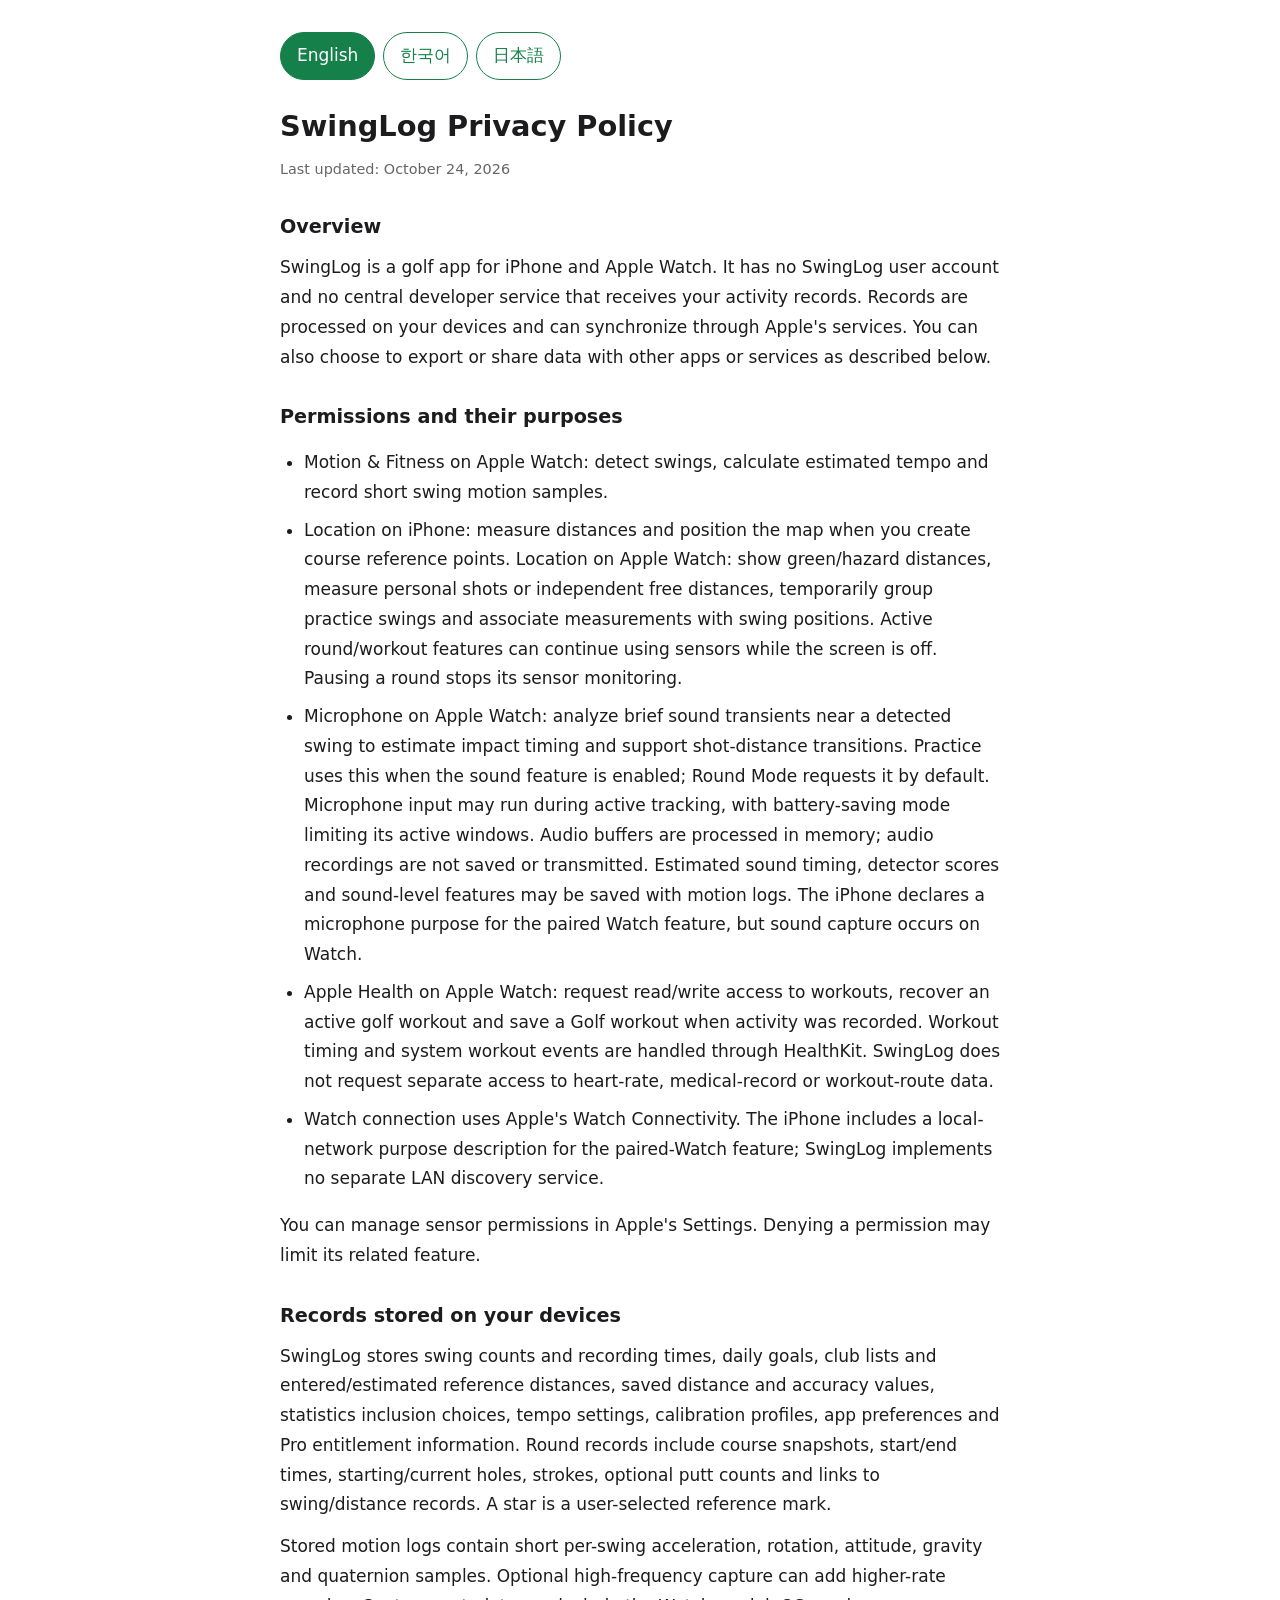
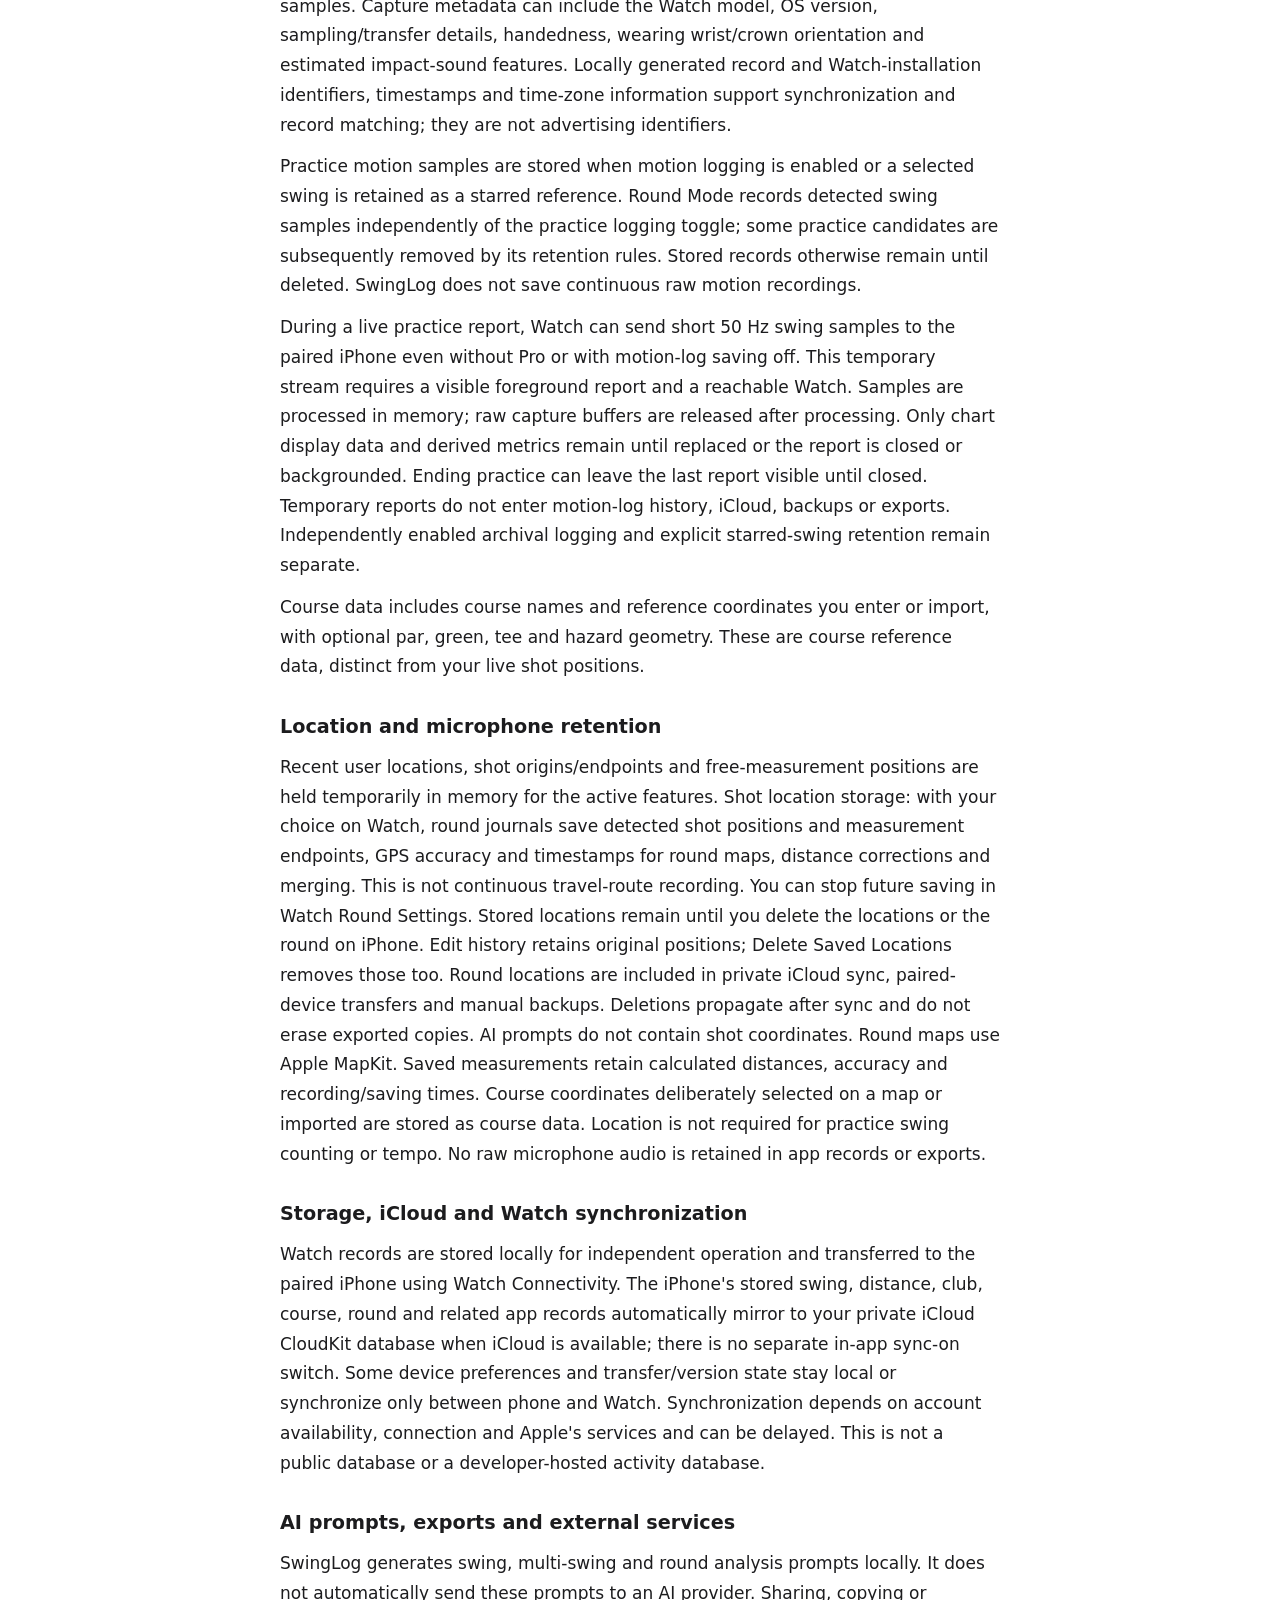
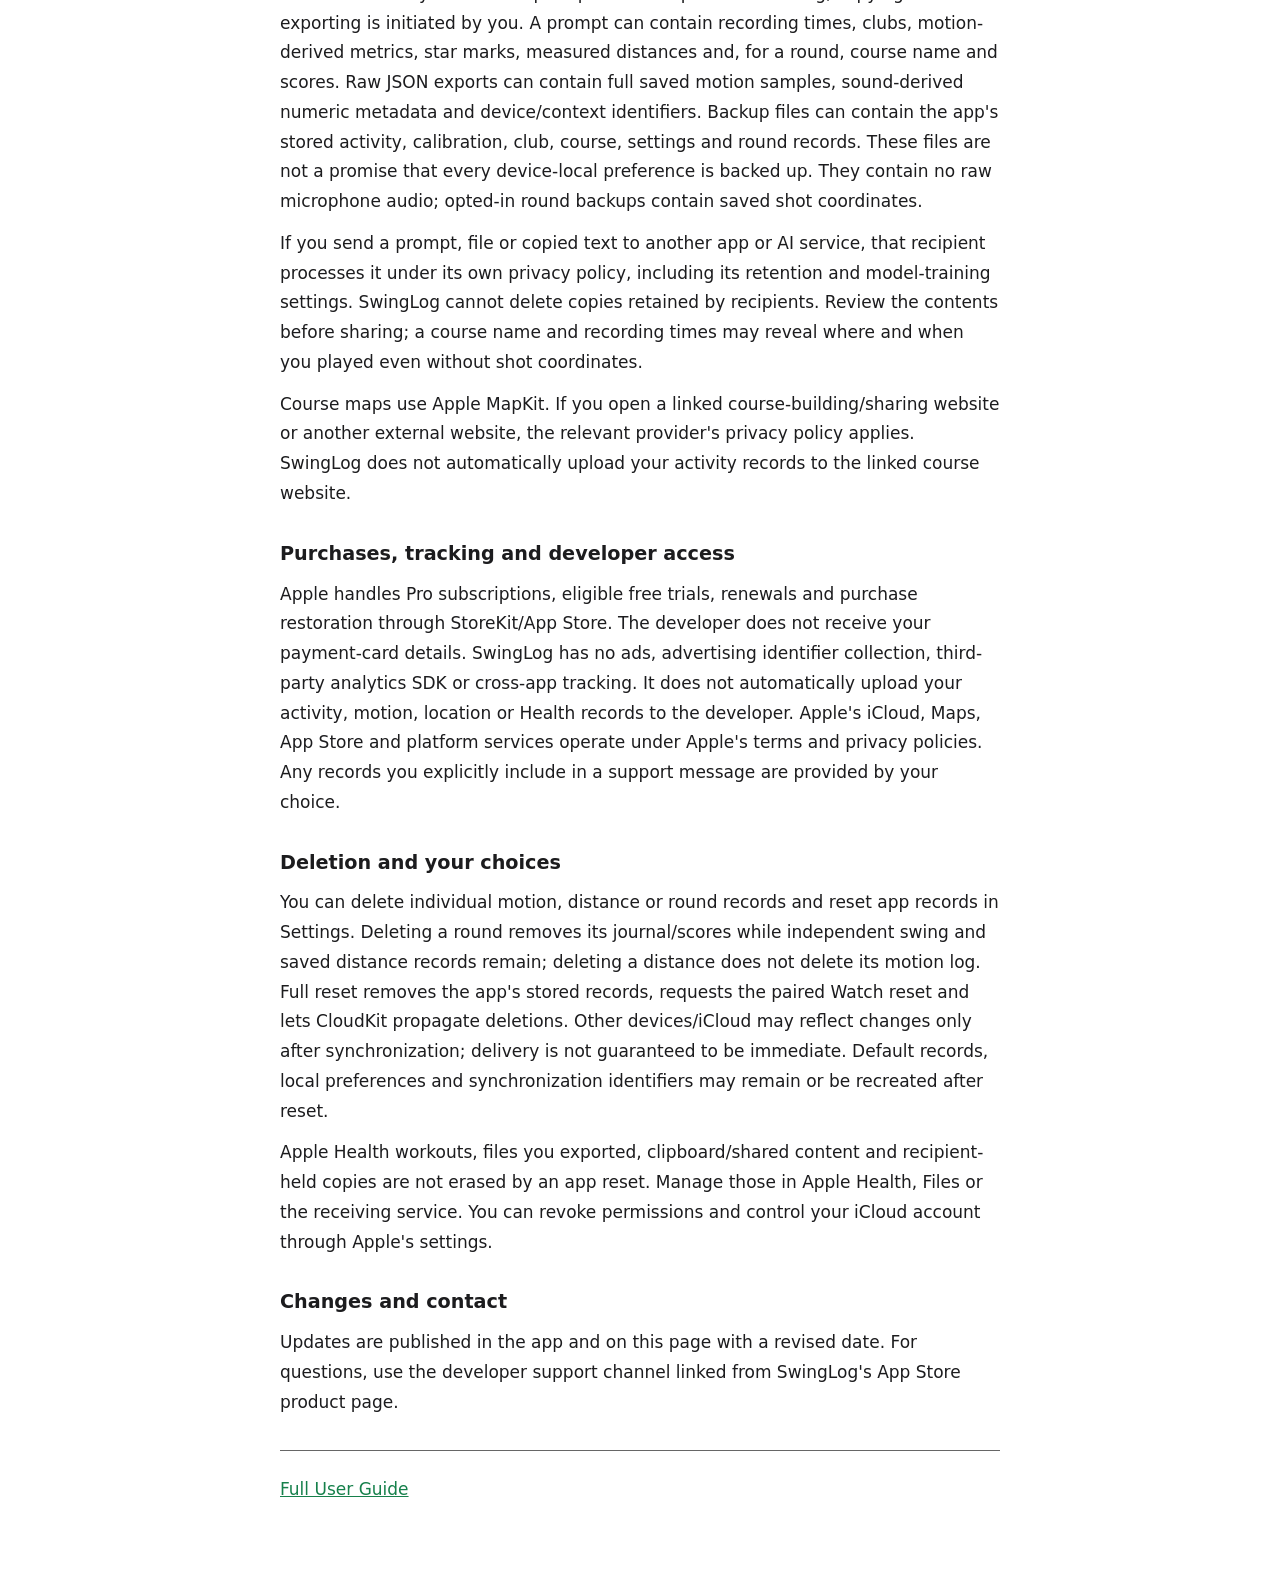
==== commit bd0e5706: "Publish shot-location privacy policy and updated multilingual guides" ====
--- a/index.html
+++ b/index.html
@@ -1,62 +1,32 @@
-<!DOCTYPE html>
-<html lang="en">
-<head>
-<meta charset="utf-8">
-<meta name="viewport" content="width=device-width, initial-scale=1">
-<title>SwingLog Privacy Policy</title>
-<style>
-:root { color-scheme: light dark; }
-* { box-sizing: border-box; }
-body {
-  margin: 0; padding: 2rem 1rem 4rem;
-  font: 16px/1.6 -apple-system, BlinkMacSystemFont, "Segoe UI", Roboto, Helvetica, Arial, sans-serif;
-  color: #1c1c1e; background: #fff;
-  max-width: 720px; margin-inline: auto;
-}
-@media (prefers-color-scheme: dark) { body { color: #e6e6ea; background: #000; } }
-h1 { font-size: 1.7rem; margin: 0 0 .25rem; }
-h2 { font-size: 1.15rem; margin: 2rem 0 .5rem; }
-.meta { color: #8a8a8e; margin: 0 0 1rem; font-size: .9rem; }
-ul { padding-left: 1.25rem; margin: .5rem 0; }
-li { margin: .25rem 0; }
-p { margin: .5rem 0; }
-nav { display: flex; gap: .5rem; margin-bottom: 1.5rem; flex-wrap: wrap; }
-button {
-  font: inherit; padding: .4rem .9rem; border-radius: 999px;
-  border: 1px solid #1a9a5a; background: transparent; color: #1a9a5a; cursor: pointer;
-}
-button.active { background: #1a9a5a; color: #fff; }
-</style>
-</head>
-<body>
-<nav><button data-lang="en" class="active">English</button>
-<button data-lang="ko">한국어</button>
-<button data-lang="ja">日本語</button></nav>
-<section data-lang="en">
+<!doctype html>
+<html lang="en"><head><meta charset="utf-8"><meta name="viewport" content="width=device-width,initial-scale=1"><meta name="description" content="SwingLog privacy policy for iPhone and Apple Watch"><title>SwingLog Privacy Policy</title><style>
+:root{color-scheme:light dark;--ink:#1c1c1e;--paper:#fff;--muted:#666;--accent:#16804b}
+*{box-sizing:border-box}body{max-width:760px;margin:auto;padding:32px 20px 64px;background:var(--paper);color:var(--ink);font:17px/1.75 system-ui,-apple-system,sans-serif;overflow-wrap:anywhere}
+nav{display:flex;gap:8px;flex-wrap:wrap;margin-bottom:28px}button{font:inherit;padding:8px 16px;border-radius:24px;border:1px solid var(--accent);color:var(--accent);background:transparent;cursor:pointer}button[aria-pressed=true]{background:var(--accent);color:white}button:focus-visible,a:focus-visible{outline:3px solid var(--accent);outline-offset:4px}
+h1{font-size:1.8rem;line-height:1.3;margin:0 0 8px}h2{font-size:1.2rem;line-height:1.4;margin:32px 0 12px}p{margin:12px 0}.meta{color:var(--muted);font-size:.9rem}li{margin:8px 0}ul{padding-left:24px}a{color:var(--accent)}.guide-link{padding-top:24px;border-top:1px solid var(--muted);margin-top:32px}
+@media(prefers-color-scheme:dark){:root{--ink:#eee;--paper:#101211;--muted:#bbb;--accent:#56cc93}button[aria-pressed=true]{color:#101211}}
+@media print{nav{display:none}section[hidden]{display:none}}
+</style></head><body><nav aria-label="Language"><button type="button" data-lang="en" aria-pressed="true">English</button><button type="button" data-lang="ko" aria-pressed="false">한국어</button><button type="button" data-lang="ja" aria-pressed="false">日本語</button></nav>
+<section lang="en" data-lang="en">
 <h1>SwingLog Privacy Policy</h1>
-<p class="meta">Last updated: October 15, 2026</p>
+<p class="meta">Last updated: October 24, 2026</p>
 <h2>Overview</h2>
 <p>SwingLog is a golf app for iPhone and Apple Watch. It has no SwingLog user account and no central developer service that receives your activity records. Records are processed on your devices and can synchronize through Apple&#x27;s services. You can also choose to export or share data with other apps or services as described below.</p>
 <h2>Permissions and their purposes</h2>
-<ul>
-<li>Motion &amp; Fitness on Apple Watch: detect swings, calculate estimated tempo and record short swing motion samples.</li>
-<li>Location on iPhone: measure distances and position the map when you create course reference points. Location on Apple Watch: show green/hazard distances, measure personal shots or independent free distances, temporarily group practice swings and associate measurements with swing positions. Active round/workout features can continue using sensors while the screen is off. Pausing a round stops its sensor monitoring.</li>
-<li>Microphone on Apple Watch: analyze brief sound transients near a detected swing to estimate impact timing and support shot-distance transitions. Practice uses this when the sound feature is enabled; Round Mode requests it by default. Microphone input may run during active tracking, with battery-saving mode limiting its active windows. Audio buffers are processed in memory; audio recordings are not saved or transmitted. Estimated sound timing, detector scores and sound-level features may be saved with motion logs. The iPhone declares a microphone purpose for the paired Watch feature, but sound capture occurs on Watch.</li>
-<li>Apple Health on Apple Watch: request read/write access to workouts, recover an active golf workout and save a Golf workout when activity was recorded. Workout timing and system workout events are handled through HealthKit. SwingLog does not request separate access to heart-rate, medical-record or workout-route data.</li>
-<li>Watch connection uses Apple&#x27;s Watch Connectivity. The iPhone includes a local-network purpose description for the paired-Watch feature; SwingLog implements no separate LAN discovery service.</li>
-</ul>
+<ul><li>Motion &amp; Fitness on Apple Watch: detect swings, calculate estimated tempo and record short swing motion samples.</li><li>Location on iPhone: measure distances and position the map when you create course reference points. Location on Apple Watch: show green/hazard distances, measure personal shots or independent free distances, temporarily group practice swings and associate measurements with swing positions. Active round/workout features can continue using sensors while the screen is off. Pausing a round stops its sensor monitoring.</li><li>Microphone on Apple Watch: analyze brief sound transients near a detected swing to estimate impact timing and support shot-distance transitions. Practice uses this when the sound feature is enabled; Round Mode requests it by default. Microphone input may run during active tracking, with battery-saving mode limiting its active windows. Audio buffers are processed in memory; audio recordings are not saved or transmitted. Estimated sound timing, detector scores and sound-level features may be saved with motion logs. The iPhone declares a microphone purpose for the paired Watch feature, but sound capture occurs on Watch.</li><li>Apple Health on Apple Watch: request read/write access to workouts, recover an active golf workout and save a Golf workout when activity was recorded. Workout timing and system workout events are handled through HealthKit. SwingLog does not request separate access to heart-rate, medical-record or workout-route data.</li><li>Watch connection uses Apple&#x27;s Watch Connectivity. The iPhone includes a local-network purpose description for the paired-Watch feature; SwingLog implements no separate LAN discovery service.</li></ul>
 <p>You can manage sensor permissions in Apple&#x27;s Settings. Denying a permission may limit its related feature.</p>
 <h2>Records stored on your devices</h2>
 <p>SwingLog stores swing counts and recording times, daily goals, club lists and entered/estimated reference distances, saved distance and accuracy values, statistics inclusion choices, tempo settings, calibration profiles, app preferences and Pro entitlement information. Round records include course snapshots, start/end times, starting/current holes, strokes, optional putt counts and links to swing/distance records. A star is a user-selected reference mark.</p>
 <p>Stored motion logs contain short per-swing acceleration, rotation, attitude, gravity and quaternion samples. Optional high-frequency capture can add higher-rate samples. Capture metadata can include the Watch model, OS version, sampling/transfer details, handedness, wearing wrist/crown orientation and estimated impact-sound features. Locally generated record and Watch-installation identifiers, timestamps and time-zone information support synchronization and record matching; they are not advertising identifiers.</p>
 <p>Practice motion samples are stored when motion logging is enabled or a selected swing is retained as a starred reference. Round Mode records detected swing samples independently of the practice logging toggle; some practice candidates are subsequently removed by its retention rules. Stored records otherwise remain until deleted. SwingLog does not save continuous raw motion recordings.</p>
+<p>During a live practice report, Watch can send short 50 Hz swing samples to the paired iPhone even without Pro or with motion-log saving off. This temporary stream requires a visible foreground report and a reachable Watch. Samples are processed in memory; raw capture buffers are released after processing. Only chart display data and derived metrics remain until replaced or the report is closed or backgrounded. Ending practice can leave the last report visible until closed. Temporary reports do not enter motion-log history, iCloud, backups or exports. Independently enabled archival logging and explicit starred-swing retention remain separate.</p>
 <p>Course data includes course names and reference coordinates you enter or import, with optional par, green, tee and hazard geometry. These are course reference data, distinct from your live shot positions.</p>
 <h2>Location and microphone retention</h2>
-<p>Recent user locations, shot origins/endpoints and free-measurement positions are held temporarily in memory for the active features. Your precise shot coordinates are not persisted in swing, distance or round records or their backups. Saved measurements retain calculated distances, accuracy and recording/saving times. Course coordinates deliberately selected on a map or imported are stored as course data. Location is not required for practice swing counting or tempo. No raw microphone audio is retained in app records or exports.</p>
+<p>Recent user locations, shot origins/endpoints and free-measurement positions are held temporarily in memory for the active features. Shot location storage: with your choice on Watch, round journals save detected shot positions and measurement endpoints, GPS accuracy and timestamps for round maps, distance corrections and merging. This is not continuous travel-route recording. You can stop future saving in Watch Round Settings. Stored locations remain until you delete the locations or the round on iPhone. Edit history retains original positions; Delete Saved Locations removes those too. Round locations are included in private iCloud sync, paired-device transfers and manual backups. Deletions propagate after sync and do not erase exported copies. AI prompts do not contain shot coordinates. Round maps use Apple MapKit. Saved measurements retain calculated distances, accuracy and recording/saving times. Course coordinates deliberately selected on a map or imported are stored as course data. Location is not required for practice swing counting or tempo. No raw microphone audio is retained in app records or exports.</p>
 <h2>Storage, iCloud and Watch synchronization</h2>
 <p>Watch records are stored locally for independent operation and transferred to the paired iPhone using Watch Connectivity. The iPhone&#x27;s stored swing, distance, club, course, round and related app records automatically mirror to your private iCloud CloudKit database when iCloud is available; there is no separate in-app sync-on switch. Some device preferences and transfer/version state stay local or synchronize only between phone and Watch. Synchronization depends on account availability, connection and Apple&#x27;s services and can be delayed. This is not a public database or a developer-hosted activity database.</p>
 <h2>AI prompts, exports and external services</h2>
-<p>SwingLog generates swing, multi-swing and round analysis prompts locally. It does not automatically send these prompts to an AI provider. Sharing, copying or exporting is initiated by you. A prompt can contain recording times, clubs, motion-derived metrics, star marks, measured distances and, for a round, course name and scores. Raw JSON exports can contain full saved motion samples, sound-derived numeric metadata and device/context identifiers. Backup files can contain the app&#x27;s stored activity, calibration, club, course, settings and round records. These files are not a promise that every device-local preference is backed up. They contain no raw microphone audio or live shot coordinates.</p>
+<p>SwingLog generates swing, multi-swing and round analysis prompts locally. It does not automatically send these prompts to an AI provider. Sharing, copying or exporting is initiated by you. A prompt can contain recording times, clubs, motion-derived metrics, star marks, measured distances and, for a round, course name and scores. Raw JSON exports can contain full saved motion samples, sound-derived numeric metadata and device/context identifiers. Backup files can contain the app&#x27;s stored activity, calibration, club, course, settings and round records. These files are not a promise that every device-local preference is backed up. They contain no raw microphone audio; opted-in round backups contain saved shot coordinates.</p>
 <p>If you send a prompt, file or copied text to another app or AI service, that recipient processes it under its own privacy policy, including its retention and model-training settings. SwingLog cannot delete copies retained by recipients. Review the contents before sharing; a course name and recording times may reveal where and when you played even without shot coordinates.</p>
 <p>Course maps use Apple MapKit. If you open a linked course-building/sharing website or another external website, the relevant provider&#x27;s privacy policy applies. SwingLog does not automatically upload your activity records to the linked course website.</p>
 <h2>Purchases, tracking and developer access</h2>
@@ -66,32 +36,28 @@
 <p>Apple Health workouts, files you exported, clipboard/shared content and recipient-held copies are not erased by an app reset. Manage those in Apple Health, Files or the receiving service. You can revoke permissions and control your iCloud account through Apple&#x27;s settings.</p>
 <h2>Changes and contact</h2>
 <p>Updates are published in the app and on this page with a revised date. For questions, use the developer support channel linked from SwingLog&#x27;s App Store product page.</p>
+<p class="guide-link"><a href="guide/en/">Full User Guide</a></p>
 </section>
-<section data-lang="ko" hidden>
+<section lang="ko" data-lang="ko">
 <h1>SwingLog 개인정보 처리방침</h1>
-<p class="meta">최종 업데이트: 2026년 10월 15일</p>
+<p class="meta">최종 업데이트: 2026년 10월 24일</p>
 <h2>개요</h2>
 <p>SwingLog는 iPhone과 Apple Watch용 골프 앱입니다. 별도의 SwingLog 사용자 계정이나 활동 기록을 받는 개발자의 중앙 서버가 없습니다. 기록은 기기에서 처리되며 Apple의 서비스를 통해 동기화될 수 있습니다. 아래에 설명한 내보내기·공유 기능으로 사용자가 다른 앱이나 서비스에 데이터를 전달할 수도 있습니다.</p>
 <h2>권한과 사용 목적</h2>
-<ul>
-<li>Apple Watch 모션 및 피트니스: 스윙 감지, 추정 템포 계산, 스윙별 짧은 모션 샘플 기록에 사용합니다.</li>
-<li>iPhone 위치: 거리 측정과 코스 기준점을 만들 때 지도 위치를 잡는 데 사용합니다. Apple Watch 위치: 그린·해저드 거리, 샷 거리와 독립적인 자유 거리 측정, 연습 스윙의 임시 그룹화, 스윙 위치와 측정 연결에 사용합니다. 진행 중인 라운드·운동 기능은 화면이 꺼져도 센서를 사용할 수 있습니다. 라운드 일시정지는 해당 센서 모니터링을 중단합니다.</li>
-<li>Apple Watch 마이크: 감지된 스윙 주변의 짧은 소리 변화를 분석해 임팩트 시점을 추정하고 샷 거리 측정 전환을 보조합니다. 연습에서는 타격음 기능을 켰을 때, 라운드에서는 기본으로 사용 권한을 요청합니다. 추적 중 마이크가 작동할 수 있으며 배터리 절약 모드는 작동 구간을 제한합니다. 오디오 버퍼는 메모리에서 처리하고 녹음 파일을 저장하거나 전송하지 않습니다. 추정 소리 시점, 감지 점수, 소리 크기 등의 수치 특징은 모션 로그에 저장될 수 있습니다. iPhone에는 워치 기능을 위한 마이크 목적 문구가 선언되어 있지만 실제 소리 캡처는 워치에서 이루어집니다.</li>
-<li>Apple Watch 건강: 운동 기록 읽기·쓰기 권한을 요청해 진행 중인 골프 운동을 복구하고, 활동이 기록되면 골프 운동을 저장합니다. 운동 시각과 시스템 운동 이벤트는 HealthKit을 통해 처리합니다. 심박수·의료 기록·운동 경로에 대한 별도 접근 권한은 요청하지 않습니다.</li>
-<li>워치 연결은 Apple Watch Connectivity를 사용합니다. iPhone에는 워치 연결을 위한 로컬 네트워크 목적 문구가 있으며 별도의 LAN 탐색 서비스는 구현되어 있지 않습니다.</li>
-</ul>
+<ul><li>Apple Watch 모션 및 피트니스: 스윙 감지, 추정 템포 계산, 스윙별 짧은 모션 샘플 기록에 사용합니다.</li><li>iPhone 위치: 거리 측정과 코스 기준점을 만들 때 지도 위치를 잡는 데 사용합니다. Apple Watch 위치: 그린·해저드 거리, 샷 거리와 독립적인 자유 거리 측정, 연습 스윙의 임시 그룹화, 스윙 위치와 측정 연결에 사용합니다. 진행 중인 라운드·운동 기능은 화면이 꺼져도 센서를 사용할 수 있습니다. 라운드 일시정지는 해당 센서 모니터링을 중단합니다.</li><li>Apple Watch 마이크: 감지된 스윙 주변의 짧은 소리 변화를 분석해 임팩트 시점을 추정하고 샷 거리 측정 전환을 보조합니다. 연습에서는 타격음 기능을 켰을 때, 라운드에서는 기본으로 사용 권한을 요청합니다. 추적 중 마이크가 작동할 수 있으며 배터리 절약 모드는 작동 구간을 제한합니다. 오디오 버퍼는 메모리에서 처리하고 녹음 파일을 저장하거나 전송하지 않습니다. 추정 소리 시점, 감지 점수, 소리 크기 등의 수치 특징은 모션 로그에 저장될 수 있습니다. iPhone에는 워치 기능을 위한 마이크 목적 문구가 선언되어 있지만 실제 소리 캡처는 워치에서 이루어집니다.</li><li>Apple Watch 건강: 운동 기록 읽기·쓰기 권한을 요청해 진행 중인 골프 운동을 복구하고, 활동이 기록되면 골프 운동을 저장합니다. 운동 시각과 시스템 운동 이벤트는 HealthKit을 통해 처리합니다. 심박수·의료 기록·운동 경로에 대한 별도 접근 권한은 요청하지 않습니다.</li><li>워치 연결은 Apple Watch Connectivity를 사용합니다. iPhone에는 워치 연결을 위한 로컬 네트워크 목적 문구가 있으며 별도의 LAN 탐색 서비스는 구현되어 있지 않습니다.</li></ul>
 <p>센서 권한은 Apple의 설정에서 관리할 수 있습니다. 권한을 거부하면 관련 기능이 제한될 수 있습니다.</p>
 <h2>기기에 저장하는 기록</h2>
 <p>스윙 횟수와 기록 시각, 일일 목표, 클럽 목록과 입력·추정한 기준 비거리, 저장한 거리와 정확도, 통계 포함 여부, 템포 설정, 보정 프로필, 앱 설정 및 Pro 구매 권한 정보를 저장합니다. 라운드에는 코스 정보의 사본, 시작·종료 시각, 시작·현재 홀, 타수, 선택적으로 기록한 퍼팅 수, 스윙·거리 기록의 연결 정보를 저장합니다. 별표는 사용자가 선택한 기준 표시입니다.</p>
 <p>모션 로그에는 스윙별 짧은 가속도·회전·자세·중력·쿼터니언 샘플이 저장됩니다. 고속 샘플링을 사용하면 더 높은 빈도의 샘플이 추가될 수 있습니다. 캡처 정보에는 워치 모델, OS 버전, 샘플링·전송 정보, 주사용 손, 착용 손목·크라운 방향, 추정 타격음 수치 특징 등이 포함될 수 있습니다. 기기에서 만든 기록·워치 설치 식별자, 시각과 시간대 정보는 동기화와 기록 연결에 쓰이며 광고 식별자가 아닙니다.</p>
 <p>연습 모션 샘플은 모션 기록을 켜거나 별표한 스윙을 보관할 때 저장됩니다. 라운드 모드는 연습 기록 토글과 별개로 감지된 스윙 샘플을 기록하고, 일부 연습 후보는 정리 로직에 따라 제거됩니다. 그 외 저장된 기록은 삭제할 때까지 보관합니다. 연속된 원본 모션 녹화는 저장하지 않습니다.</p>
+<p>실시간 연습 리포트는 Pro가 없거나 모션 로그 저장이 꺼져 있어도 워치의 짧은 50Hz 스윙 샘플을 연결된 아이폰에 전달할 수 있습니다. 아이폰 리포트가 화면에 열려 있고 워치와 즉시 통신할 수 있을 때만 임시 전송합니다. 샘플은 메모리에서 처리하고 원본 캡처 버퍼는 처리 후 해제합니다. 그래프 표시 데이터와 계산 수치만 다음 리포트로 대체되거나 화면을 닫거나 앱을 백그라운드로 보낼 때까지 유지됩니다. 연습 종료 후에는 닫을 때까지 마지막 리포트가 보일 수 있습니다. 임시 리포트는 모션 로그 목록·iCloud·백업·내보내기에 포함되지 않습니다. 별도로 켠 기록 저장과 직접 별표한 스윙의 보관은 독립적으로 동작합니다.</p>
 <p>코스 데이터에는 입력·가져온 코스 이름과 기준 좌표, 선택적인 Par·그린·티·해저드 영역이 포함됩니다. 이는 사용자의 실제 샷 위치와 구분되는 코스 기준 정보입니다.</p>
 <h2>위치와 마이크 정보의 보관</h2>
-<p>최근 사용자 위치, 샷의 시작·종료 위치와 자유 측정 위치는 기능을 위해 메모리에 임시 보관합니다. 정확한 샷 좌표는 스윙·거리·라운드 기록이나 해당 백업에 영구 저장하지 않습니다. 거리 기록에는 계산한 거리, 정확도, 기록·저장 시각을 보관합니다. 지도에서 직접 선택하거나 가져온 코스 좌표는 코스 데이터로 저장합니다. 연습 스윙 카운트와 템포에는 위치가 필요하지 않습니다. 원본 마이크 오디오는 앱 기록이나 내보내기에 보관하지 않습니다.</p>
+<p>최근 사용자 위치, 샷의 시작·종료 위치와 자유 측정 위치는 기능을 위해 메모리에 임시 보관합니다. 워치에서 동의하면 라운드 지도·거리 수정·샷 합치기를 위해 감지된 샷 위치와 측정 종료점의 좌표·GPS 정확도·시각을 라운드에 저장합니다. 연속 이동 경로는 기록하지 않습니다. 워치 라운드 설정에서 이후 위치 저장을 중단할 수 있습니다. 기존 위치는 아이폰에서 위치만 삭제하거나 라운드를 삭제하기 전까지 유지됩니다. 수정 이력의 원본 위치도 저장된 위치 삭제 시 제거합니다. 위치는 개인 iCloud·연결된 기기 전송·수동 라운드 백업에 포함됩니다. 삭제는 동기화 후 반영되며 내보낸 사본은 삭제하지 않습니다. AI 프롬프트에는 샷 좌표를 포함하지 않습니다. 라운드 지도는 Apple MapKit을 사용합니다. 거리 기록에는 계산한 거리, 정확도, 기록·저장 시각을 보관합니다. 지도에서 직접 선택하거나 가져온 코스 좌표는 코스 데이터로 저장합니다. 연습 스윙 카운트와 템포에는 위치가 필요하지 않습니다. 원본 마이크 오디오는 앱 기록이나 내보내기에 보관하지 않습니다.</p>
 <h2>저장·iCloud·워치 동기화</h2>
 <p>워치는 독립적으로 작동하도록 기록을 로컬에 저장하고 Watch Connectivity로 연결된 iPhone에 전달합니다. iPhone의 스윙·거리·클럽·코스·라운드 등 저장 기록은 iCloud가 사용 가능하면 사용자의 개인 CloudKit 데이터베이스에 자동 미러링됩니다. 별도의 앱 내 동기화 켜기 스위치는 없습니다. 일부 기기 설정과 전송·버전 상태는 로컬에 남거나 폰·워치 사이에서만 동기화됩니다. 동기화는 계정·연결·Apple 서비스 상태에 따라 지연될 수 있습니다. 공개 데이터베이스나 개발자의 활동 기록 서버를 사용하지 않습니다.</p>
 <h2>AI 프롬프트·내보내기·외부 서비스</h2>
-<p>SwingLog는 단일·여러 스윙과 라운드 분석용 프롬프트를 기기에서 만듭니다. AI 제공자에게 자동 전송하지 않으며 공유·복사·내보내기는 사용자가 시작합니다. 프롬프트에는 기록 시각, 클럽, 모션 분석 수치, 별표, 측정 거리와 라운드의 코스 이름·스코어 등이 포함될 수 있습니다. 원시 JSON에는 저장된 전체 모션 샘플, 소리에서 얻은 수치 특징, 기기·캡처 식별 정보가 포함될 수 있습니다. 백업에는 활동·보정·클럽·코스·설정·라운드 기록이 포함될 수 있지만 모든 기기별 설정을 백업하는 것은 아닙니다. 원본 마이크 오디오와 실제 샷 좌표는 포함하지 않습니다.</p>
+<p>SwingLog는 단일·여러 스윙과 라운드 분석용 프롬프트를 기기에서 만듭니다. AI 제공자에게 자동 전송하지 않으며 공유·복사·내보내기는 사용자가 시작합니다. 프롬프트에는 기록 시각, 클럽, 모션 분석 수치, 별표, 측정 거리와 라운드의 코스 이름·스코어 등이 포함될 수 있습니다. 원시 JSON에는 저장된 전체 모션 샘플, 소리에서 얻은 수치 특징, 기기·캡처 식별 정보가 포함될 수 있습니다. 백업에는 활동·보정·클럽·코스·설정·라운드 기록이 포함될 수 있지만 모든 기기별 설정을 백업하는 것은 아닙니다. 원본 마이크 오디오는 포함하지 않습니다. 동의 후 저장한 라운드 샷 좌표는 백업에 포함됩니다.</p>
 <p>프롬프트·파일·복사한 내용을 다른 앱이나 AI 서비스에 보내면, 해당 서비스의 개인정보 처리방침과 보관·모델 학습 설정이 적용됩니다. SwingLog에서 수신자가 보관한 사본을 삭제할 수 없습니다. 공유 전에 내용을 확인해 주세요. 샷 좌표가 없어도 코스 이름과 기록 시각으로 플레이 장소·시간이 드러날 수 있습니다.</p>
 <p>코스 지도는 Apple MapKit을 사용합니다. 코스 생성·공유 사이트 등 외부 웹사이트를 열면 해당 제공자의 개인정보 처리방침이 적용됩니다. 연결된 코스 사이트에 앱의 활동 기록을 자동 업로드하지 않습니다.</p>
 <h2>구매·추적·개발자 접근</h2>
@@ -101,32 +67,28 @@
 <p>Apple 건강의 운동, 내보낸 파일, 클립보드·공유한 내용, 수신자가 가진 사본은 앱 초기화로 삭제되지 않습니다. Apple 건강·파일 앱 또는 수신 서비스에서 별도로 관리해야 합니다. 권한과 iCloud 계정은 Apple의 설정에서 관리할 수 있습니다.</p>
 <h2>방침 변경과 문의</h2>
 <p>갱신된 방침은 앱과 이 페이지에 수정 날짜와 함께 제공합니다. 문의는 App Store의 SwingLog 제품 페이지에 연결된 개발자 지원 채널을 이용해 주세요.</p>
+<p class="guide-link"><a href="guide/ko/">상세 사용 설명서</a></p>
 </section>
-<section data-lang="ja" hidden>
+<section lang="ja" data-lang="ja">
 <h1>SwingLog プライバシーポリシー</h1>
-<p class="meta">最終更新: 2026年10月15日</p>
+<p class="meta">最終更新: 2026年10月24日</p>
 <h2>概要</h2>
 <p>SwingLogはiPhoneとApple Watch向けのゴルフアプリです。SwingLogのユーザーアカウントや活動記録を受信する開発者の中央サーバーはありません。記録はデバイスで処理され、Appleのサービスを通じて同期される場合があります。以下の書き出し・共有機能で、ユーザーが他のアプリやサービスにデータを渡すこともできます。</p>
 <h2>権限と利用目的</h2>
-<ul>
-<li>Apple Watchのモーションとフィットネス：スイング検出、推定テンポ計算、スイングごとの短いモーション記録に使います。</li>
-<li>iPhoneの位置情報：距離測定とコース基準点作成時の地図表示位置に使います。Watchの位置情報：グリーン・ハザード距離、ショットと独立した自由距離測定、素振りの一時的なグループ化、スイング位置と測定の関連付けに使います。進行中のラウンド・ワークアウトは画面消灯中もセンサーを使用する場合があります。ラウンドの一時停止はそのセンサー監視を停止します。</li>
-<li>Watchのマイク：検出スイング付近の短い音の変化を分析し、インパクト時刻の推定とショット距離測定の切り替えを補助します。練習では打音機能が有効な場合、ラウンドでは既定で使用許可を求めます。追跡中はマイクが動作し、省電力モードは動作区間を制限します。音声バッファーはメモリで処理し、録音ファイルは保存・送信しません。推定音時刻、検出スコア、音量などの数値特徴はモーションログに保存される場合があります。iPhoneにはペアリングされたWatch機能のマイク目的説明がありますが、音の取得はWatchで行います。</li>
-<li>Watchのヘルスケア：ワークアウトの読み書き権限を求め、進行中のゴルフワークアウトを復元し、活動が記録された場合にゴルフワークアウトを保存します。ワークアウト時刻・システムイベントをHealthKitで処理します。心拍数・医療記録・ワークアウト経路への別個のアクセスは求めません。</li>
-<li>Watch接続はAppleのWatch Connectivityを使います。iPhoneにはペアリングWatch機能のローカルネットワーク目的説明がありますが、独自のLAN探索サービスは実装していません。</li>
-</ul>
+<ul><li>Apple Watchのモーションとフィットネス：スイング検出、推定テンポ計算、スイングごとの短いモーション記録に使います。</li><li>iPhoneの位置情報：距離測定とコース基準点作成時の地図表示位置に使います。Watchの位置情報：グリーン・ハザード距離、ショットと独立した自由距離測定、素振りの一時的なグループ化、スイング位置と測定の関連付けに使います。進行中のラウンド・ワークアウトは画面消灯中もセンサーを使用する場合があります。ラウンドの一時停止はそのセンサー監視を停止します。</li><li>Watchのマイク：検出スイング付近の短い音の変化を分析し、インパクト時刻の推定とショット距離測定の切り替えを補助します。練習では打音機能が有効な場合、ラウンドでは既定で使用許可を求めます。追跡中はマイクが動作し、省電力モードは動作区間を制限します。音声バッファーはメモリで処理し、録音ファイルは保存・送信しません。推定音時刻、検出スコア、音量などの数値特徴はモーションログに保存される場合があります。iPhoneにはペアリングされたWatch機能のマイク目的説明がありますが、音の取得はWatchで行います。</li><li>Watchのヘルスケア：ワークアウトの読み書き権限を求め、進行中のゴルフワークアウトを復元し、活動が記録された場合にゴルフワークアウトを保存します。ワークアウト時刻・システムイベントをHealthKitで処理します。心拍数・医療記録・ワークアウト経路への別個のアクセスは求めません。</li><li>Watch接続はAppleのWatch Connectivityを使います。iPhoneにはペアリングWatch機能のローカルネットワーク目的説明がありますが、独自のLAN探索サービスは実装していません。</li></ul>
 <p>センサー権限はAppleの設定で管理できます。拒否すると関連機能が制限される場合があります。</p>
 <h2>デバイスに保存する記録</h2>
 <p>スイング数・記録時刻、日次目標、クラブ一覧と入力・推定した基準飛距離、保存距離と精度、統計への算入設定、テンポ設定、較正プロファイル、アプリ設定、Pro購入権利情報を保存します。ラウンドはコースのスナップショット、開始・終了時刻、開始・現在ホール、打数、任意のパット数、スイング・距離記録への関連付けを含みます。星印はユーザー自身が選ぶ基準マークです。</p>
 <p>モーションログにはスイングごとの短い加速度・回転・姿勢・重力・クォータニオンサンプルを保存します。高頻度取得では追加サンプルが含まれる場合があります。取得情報にはWatchモデル、OS版、サンプリング・転送情報、利き手、装着手首・クラウン方向、推定打音の数値特徴が含まれる場合があります。ローカル生成の記録・Watchインストール識別子、時刻・タイムゾーンは同期と記録の照合に使い、広告識別子ではありません。</p>
 <p>練習モーションは記録機能が有効な場合や星付き基準スイングを保持する場合に保存します。ラウンドは練習の記録設定とは別に検出スイングを記録し、一部の素振り候補は整理ルールで削除されます。その他の保存記録は削除するまで保持します。連続した生のモーション記録は保存しません。</p>
+<p>ライブ練習レポートでは、Pro未加入またはモーションログ保存がオフでも、Watchの短い50HzスイングサンプルをペアリングiPhoneへ送る場合があります。レポートが前面に表示され、Watchと即時通信できる間だけ一時送信します。サンプルはメモリで処理し、元の取得バッファーは処理後に解放します。グラフ表示データと算出指標のみを、次のレポートへの置換・画面を閉じる・バックグラウンド移行まで保持します。練習終了後も閉じるまで最後の表示が残る場合があります。一時レポートはログ一覧・iCloud・バックアップ・書き出しに含みません。別途有効にしたログ保存や明示的な星付きスイングの保持は独立します。</p>
 <p>コースデータには入力・読み込んだ名前と基準座標、任意のPar・グリーン・ティー・ハザード領域を含みます。これらは実際のショット位置とは別のコース基準情報です。</p>
 <h2>位置・マイク情報の保持</h2>
-<p>最近のユーザー位置、ショット始点・終点、自由測定位置は機能のため一時的にメモリに保持します。正確なショット座標はスイング・距離・ラウンド記録やそのバックアップに永続保存しません。距離記録には計算距離、精度、記録・保存時刻を保持します。地図上で選択・読み込んだコース座標はコースデータとして保存します。練習のスイング数やテンポに位置情報は不要です。生のマイク音声はアプリ記録や書き出しに保持しません。</p>
+<p>最近のユーザー位置、ショット始点・終点、自由測定位置は機能のため一時的にメモリに保持します。Watchで同意すると、地図・距離修正・ショット統合のため、検出位置と測定終了点の座標・GPS精度・時刻をラウンドに保存します。連続移動経路は記録しません。Watchのラウンド設定で以降の保存を停止できます。保存位置はiPhoneで位置のみ、またはラウンドを削除するまで保持します。編集履歴の元の位置も保存位置の削除で消去します。位置は個人のiCloud・端末間転送・手動バックアップに含まれます。削除は同期後に反映し、書き出したコピーは消去しません。AIプロンプトにショット座標は含めません。ラウンド地図はApple MapKitを使います。 距離記録には計算距離、精度、記録・保存時刻を保持します。地図上で選択・読み込んだコース座標はコースデータとして保存します。練習のスイング数やテンポに位置情報は不要です。生のマイク音声はアプリ記録や書き出しに保持しません。</p>
 <h2>保存・iCloud・Watch同期</h2>
 <p>Watchは単独動作のためローカルに保存し、Watch ConnectivityでペアリングiPhoneに渡します。iPhoneのスイング・距離・クラブ・コース・ラウンドなどの保存記録は、iCloudが利用可能なら個人のプライベートCloudKitデータベースに自動ミラーリングされます。アプリ内の独立した同期オンスイッチはありません。一部の端末設定や転送・版管理状態はローカルに残るか、iPhoneとWatch間のみで同期します。同期はアカウント、接続、Appleサービスによって遅れる場合があります。公開データベースや開発者の活動記録サーバーは使いません。</p>
 <h2>AIプロンプト・書き出し・外部サービス</h2>
-<p>単一・複数スイングやラウンド分析用プロンプトはデバイスで作成し、AI提供者へ自動送信しません。共有・コピー・書き出しはユーザーが開始します。記録時刻、クラブ、モーション指標、星印、測定距離、ラウンドのコース名・スコアなどを含み得ます。生JSONには保存済みの全モーションサンプル、音から得た数値特徴、端末・取得識別情報を含み得ます。バックアップには活動・較正・クラブ・コース・設定・ラウンド記録を含み得ますが、全端末設定をバックアップするものではありません。生音声と実際のショット座標は含みません。</p>
+<p>単一・複数スイングやラウンド分析用プロンプトはデバイスで作成し、AI提供者へ自動送信しません。共有・コピー・書き出しはユーザーが開始します。記録時刻、クラブ、モーション指標、星印、測定距離、ラウンドのコース名・スコアなどを含み得ます。生JSONには保存済みの全モーションサンプル、音から得た数値特徴、端末・取得識別情報を含み得ます。バックアップには活動・較正・クラブ・コース・設定・ラウンド記録を含み得ますが、全端末設定をバックアップするものではありません。生音声は含みません。同意後に保存したラウンドのショット座標はバックアップに含まれます。</p>
 <p>他のアプリやAIサービスにプロンプト・ファイル・コピーした内容を送ると、受信者のプライバシーポリシーと保持・モデル学習設定が適用されます。SwingLogから受信者のコピーを削除できません。共有前に内容を確認してください。ショット座標がなくてもコース名と時刻でプレー場所・時間が分かる場合があります。</p>
 <p>コース地図はApple MapKitを使います。コース作成・共有サイトなど外部サイトを開くと、その提供者のポリシーが適用されます。リンク先コースサイトに活動記録を自動アップロードしません。</p>
 <h2>購入・追跡・開発者アクセス</h2>
@@ -136,17 +98,21 @@
 <p>Appleヘルスケアのワークアウト、書き出しファイル、クリップボード・共有内容、受信者のコピーはアプリリセットで消えません。Appleヘルスケア・ファイルや受信サービスで別途管理してください。権限・iCloudアカウントはAppleの設定で管理できます。</p>
 <h2>変更とお問い合わせ</h2>
 <p>更新したポリシーをアプリとこのページで改定日とともに提供します。お問い合わせはSwingLogのApp Store製品ページにある開発者サポート窓口を利用してください。</p>
+<p class="guide-link"><a href="guide/ja/">詳しい使い方</a></p>
 </section>
 <script>
 const buttons = document.querySelectorAll('nav button');
-const sections = document.querySelectorAll('section[data-lang]');
-function show(lang){
-  sections.forEach(s => s.hidden = s.dataset.lang !== lang);
-  buttons.forEach(b => b.classList.toggle('active', b.dataset.lang === lang));
+function show(lang) {
+  if (!['en','ko','ja'].includes(lang)) lang = 'en';
+  document.documentElement.lang = lang;
+  document.querySelectorAll('section[data-lang]').forEach(s => s.hidden = s.dataset.lang !== lang);
+  buttons.forEach(b => b.setAttribute('aria-pressed', String(b.dataset.lang === lang)));
 }
-buttons.forEach(b => b.addEventListener('click', () => show(b.dataset.lang)));
-const pref = (navigator.language || 'en').slice(0,2);
-if (['en','ko','ja'].includes(pref)) show(pref);
-</script>
-</body>
-</html>
+buttons.forEach(b => b.addEventListener('click', () => {
+  show(b.dataset.lang);
+  const url = new URL(location.href);
+  url.searchParams.set('lang', b.dataset.lang);
+  history.replaceState(null, '', url);
+}));
+show(new URLSearchParams(location.search).get('lang') || (navigator.language || 'en').slice(0,2));
+</script></body></html>
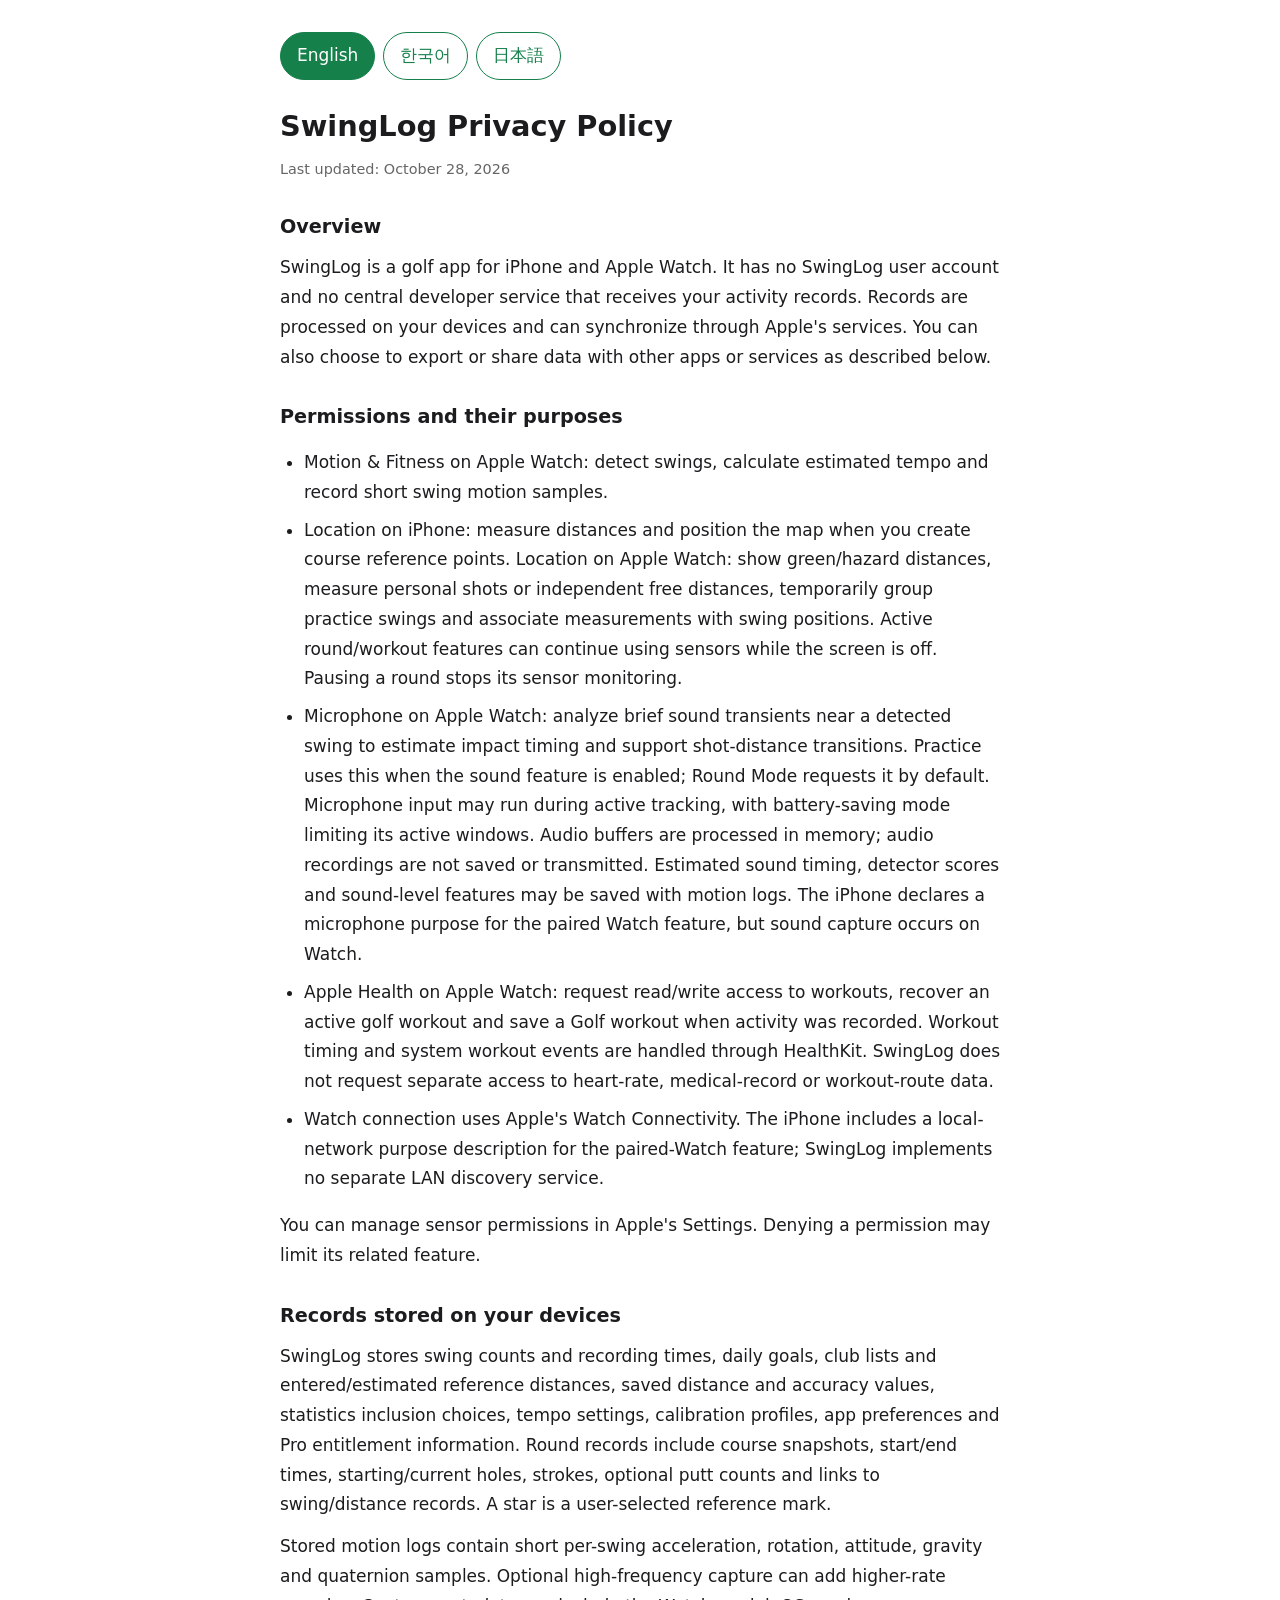
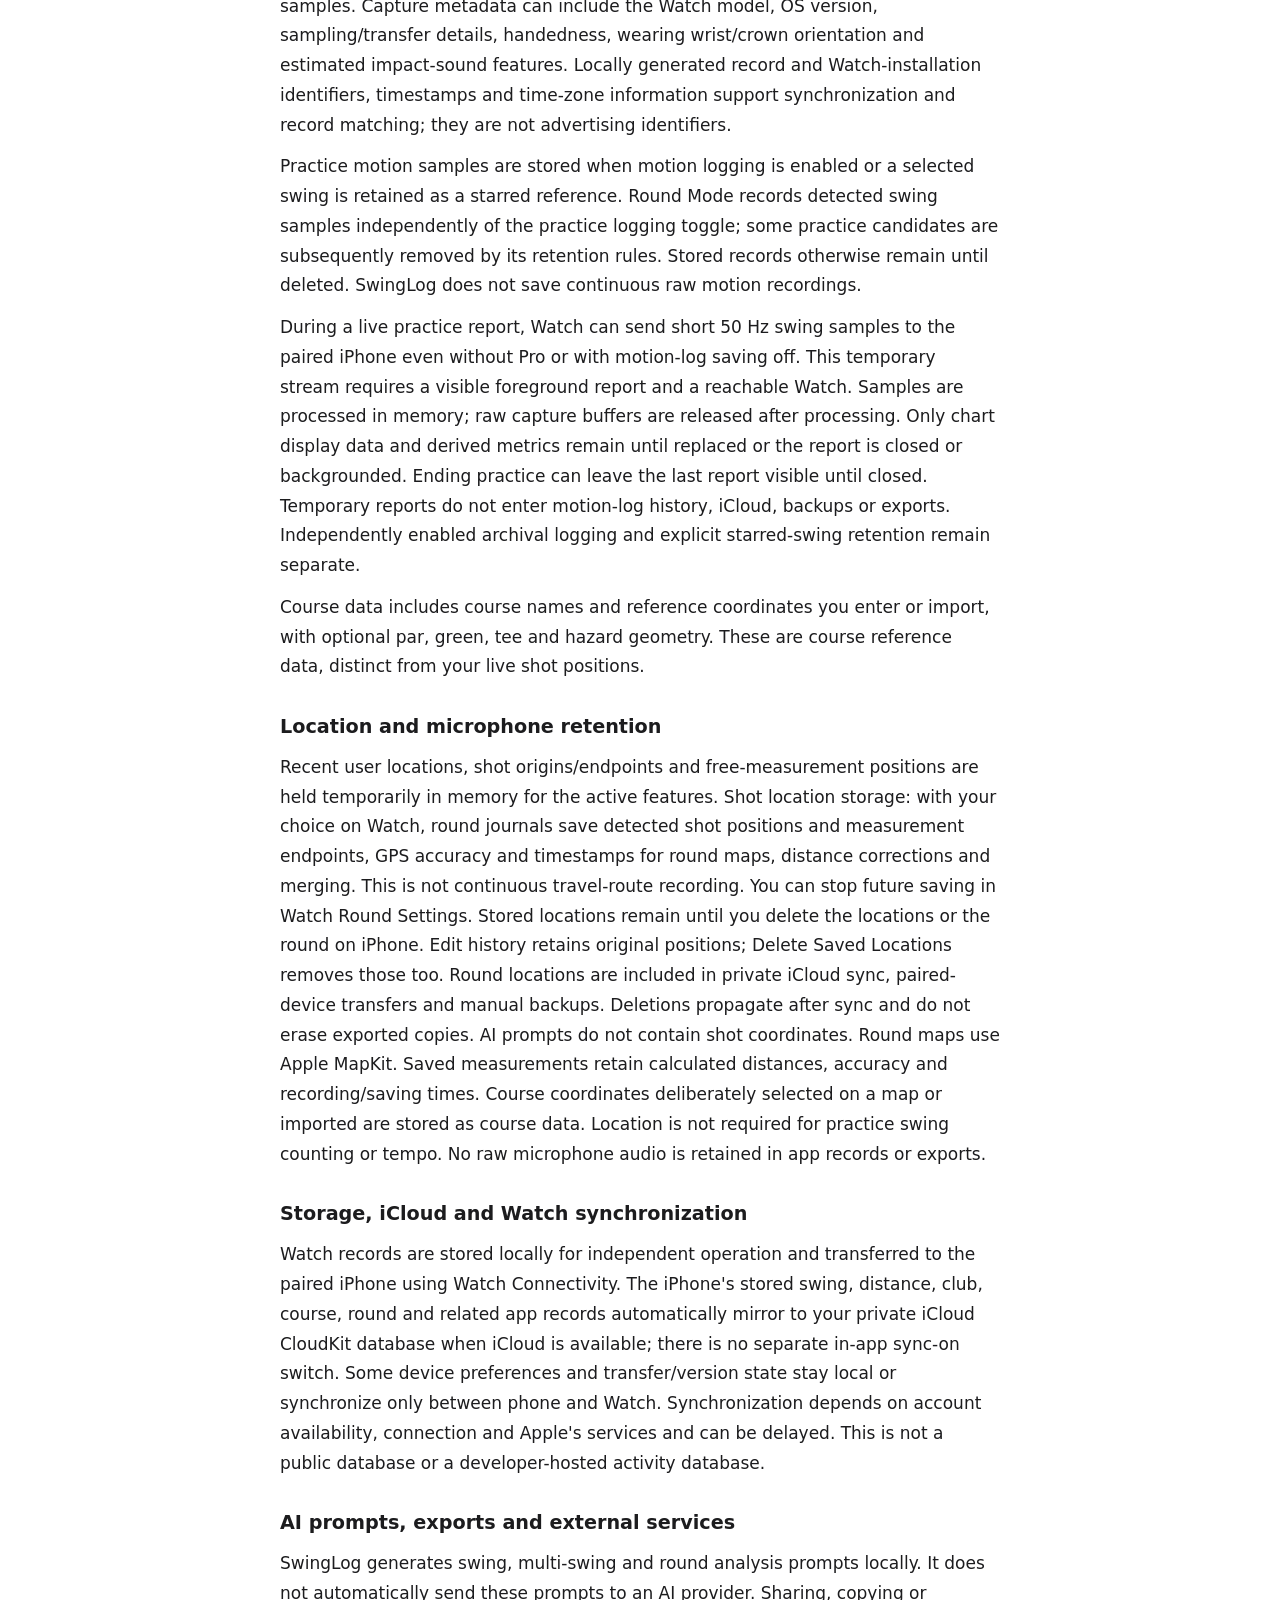
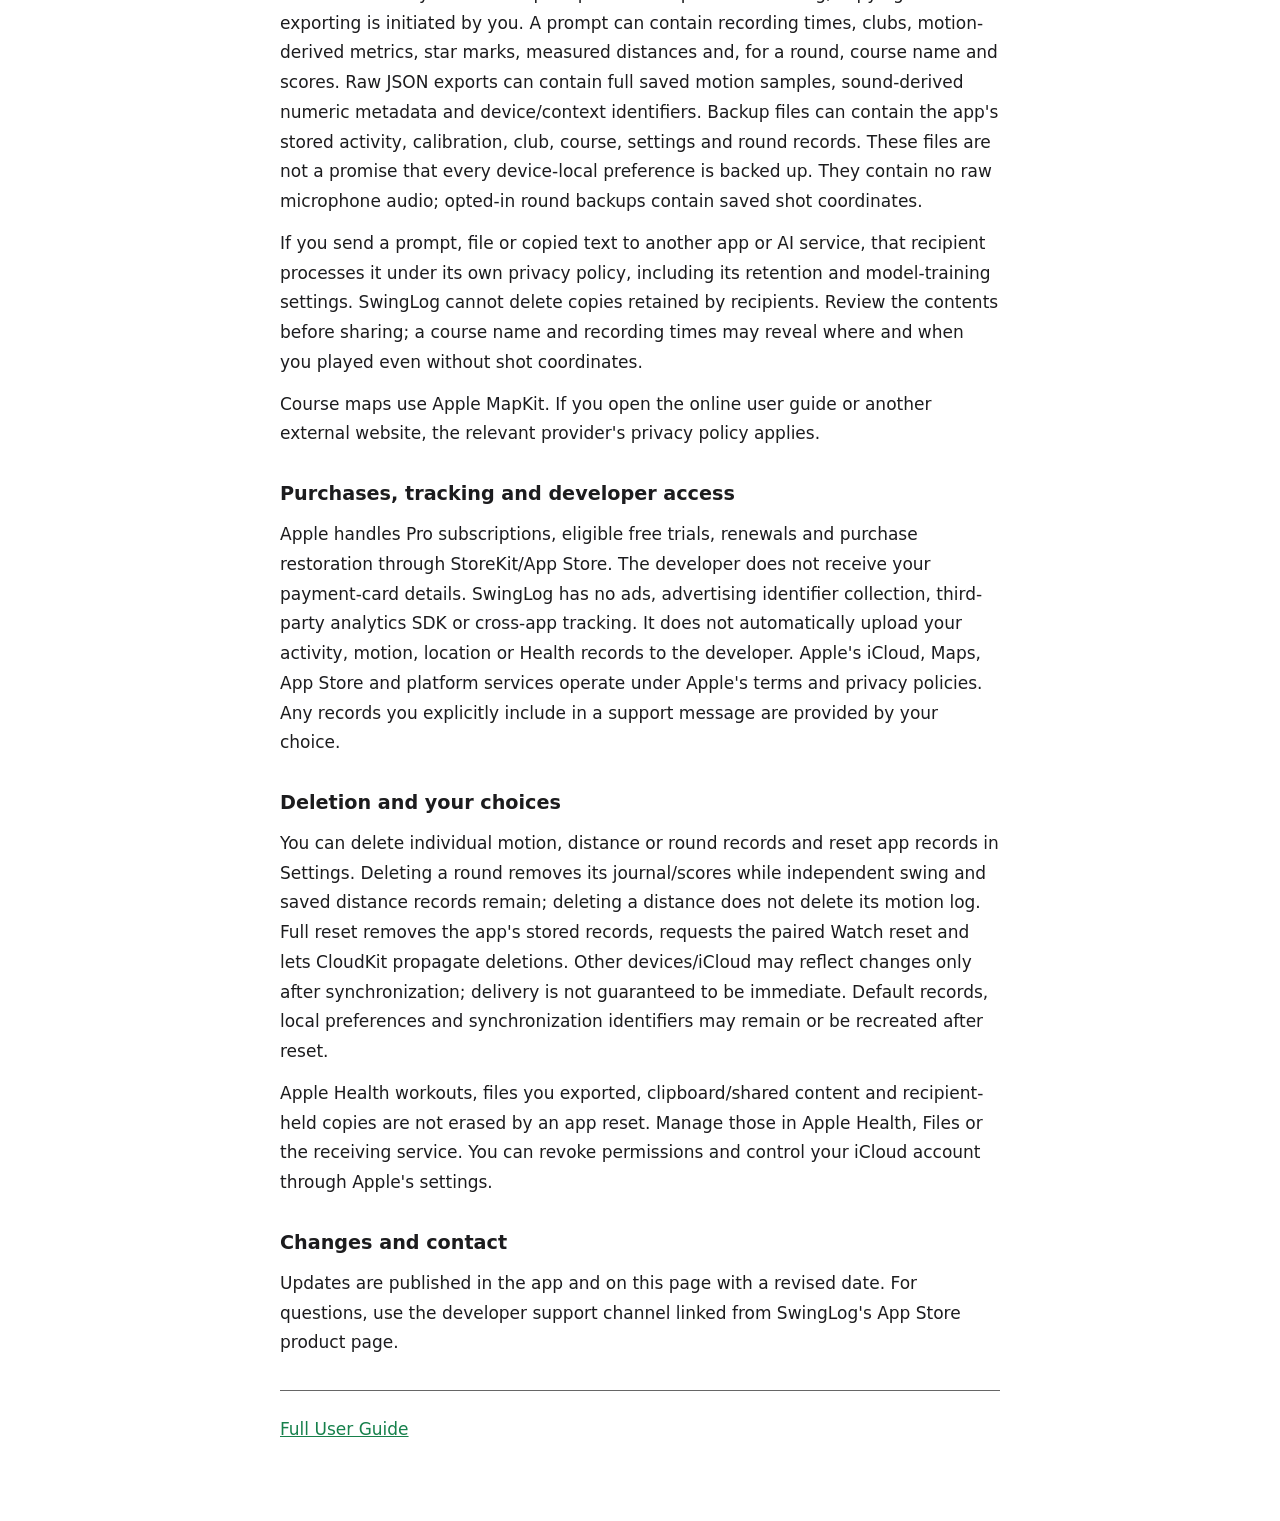
==== commit 43b98b46: "Replace external course editor guidance with iPhone map setup" ====
--- a/index.html
+++ b/index.html
@@ -9,7 +9,7 @@
 </style></head><body><nav aria-label="Language"><button type="button" data-lang="en" aria-pressed="true">English</button><button type="button" data-lang="ko" aria-pressed="false">한국어</button><button type="button" data-lang="ja" aria-pressed="false">日本語</button></nav>
 <section lang="en" data-lang="en">
 <h1>SwingLog Privacy Policy</h1>
-<p class="meta">Last updated: October 24, 2026</p>
+<p class="meta">Last updated: October 28, 2026</p>
 <h2>Overview</h2>
 <p>SwingLog is a golf app for iPhone and Apple Watch. It has no SwingLog user account and no central developer service that receives your activity records. Records are processed on your devices and can synchronize through Apple&#x27;s services. You can also choose to export or share data with other apps or services as described below.</p>
 <h2>Permissions and their purposes</h2>
@@ -28,7 +28,7 @@
 <h2>AI prompts, exports and external services</h2>
 <p>SwingLog generates swing, multi-swing and round analysis prompts locally. It does not automatically send these prompts to an AI provider. Sharing, copying or exporting is initiated by you. A prompt can contain recording times, clubs, motion-derived metrics, star marks, measured distances and, for a round, course name and scores. Raw JSON exports can contain full saved motion samples, sound-derived numeric metadata and device/context identifiers. Backup files can contain the app&#x27;s stored activity, calibration, club, course, settings and round records. These files are not a promise that every device-local preference is backed up. They contain no raw microphone audio; opted-in round backups contain saved shot coordinates.</p>
 <p>If you send a prompt, file or copied text to another app or AI service, that recipient processes it under its own privacy policy, including its retention and model-training settings. SwingLog cannot delete copies retained by recipients. Review the contents before sharing; a course name and recording times may reveal where and when you played even without shot coordinates.</p>
-<p>Course maps use Apple MapKit. If you open a linked course-building/sharing website or another external website, the relevant provider&#x27;s privacy policy applies. SwingLog does not automatically upload your activity records to the linked course website.</p>
+<p>Course maps use Apple MapKit. If you open the online user guide or another external website, the relevant provider&#x27;s privacy policy applies.</p>
 <h2>Purchases, tracking and developer access</h2>
 <p>Apple handles Pro subscriptions, eligible free trials, renewals and purchase restoration through StoreKit/App Store. The developer does not receive your payment-card details. SwingLog has no ads, advertising identifier collection, third-party analytics SDK or cross-app tracking. It does not automatically upload your activity, motion, location or Health records to the developer. Apple&#x27;s iCloud, Maps, App Store and platform services operate under Apple&#x27;s terms and privacy policies. Any records you explicitly include in a support message are provided by your choice.</p>
 <h2>Deletion and your choices</h2>
@@ -40,7 +40,7 @@
 </section>
 <section lang="ko" data-lang="ko">
 <h1>SwingLog 개인정보 처리방침</h1>
-<p class="meta">최종 업데이트: 2026년 10월 24일</p>
+<p class="meta">최종 업데이트: 2026년 10월 28일</p>
 <h2>개요</h2>
 <p>SwingLog는 iPhone과 Apple Watch용 골프 앱입니다. 별도의 SwingLog 사용자 계정이나 활동 기록을 받는 개발자의 중앙 서버가 없습니다. 기록은 기기에서 처리되며 Apple의 서비스를 통해 동기화될 수 있습니다. 아래에 설명한 내보내기·공유 기능으로 사용자가 다른 앱이나 서비스에 데이터를 전달할 수도 있습니다.</p>
 <h2>권한과 사용 목적</h2>
@@ -59,7 +59,7 @@
 <h2>AI 프롬프트·내보내기·외부 서비스</h2>
 <p>SwingLog는 단일·여러 스윙과 라운드 분석용 프롬프트를 기기에서 만듭니다. AI 제공자에게 자동 전송하지 않으며 공유·복사·내보내기는 사용자가 시작합니다. 프롬프트에는 기록 시각, 클럽, 모션 분석 수치, 별표, 측정 거리와 라운드의 코스 이름·스코어 등이 포함될 수 있습니다. 원시 JSON에는 저장된 전체 모션 샘플, 소리에서 얻은 수치 특징, 기기·캡처 식별 정보가 포함될 수 있습니다. 백업에는 활동·보정·클럽·코스·설정·라운드 기록이 포함될 수 있지만 모든 기기별 설정을 백업하는 것은 아닙니다. 원본 마이크 오디오는 포함하지 않습니다. 동의 후 저장한 라운드 샷 좌표는 백업에 포함됩니다.</p>
 <p>프롬프트·파일·복사한 내용을 다른 앱이나 AI 서비스에 보내면, 해당 서비스의 개인정보 처리방침과 보관·모델 학습 설정이 적용됩니다. SwingLog에서 수신자가 보관한 사본을 삭제할 수 없습니다. 공유 전에 내용을 확인해 주세요. 샷 좌표가 없어도 코스 이름과 기록 시각으로 플레이 장소·시간이 드러날 수 있습니다.</p>
-<p>코스 지도는 Apple MapKit을 사용합니다. 코스 생성·공유 사이트 등 외부 웹사이트를 열면 해당 제공자의 개인정보 처리방침이 적용됩니다. 연결된 코스 사이트에 앱의 활동 기록을 자동 업로드하지 않습니다.</p>
+<p>코스 지도는 Apple MapKit을 사용합니다. 온라인 사용 설명서 등 외부 웹사이트를 열면 해당 제공자의 개인정보 처리방침이 적용됩니다.</p>
 <h2>구매·추적·개발자 접근</h2>
 <p>Pro 구독, 체험 대상자의 무료 체험, 갱신과 구매 복원은 Apple의 StoreKit·App Store가 처리하며 개발자는 결제 카드 정보를 받지 않습니다. 광고, 광고 식별자 수집, 제3자 분석 SDK, 다른 앱을 넘나드는 추적을 사용하지 않습니다. 활동·모션·위치·건강 기록을 개발자에게 자동 업로드하지 않습니다. Apple의 iCloud·지도·App Store·플랫폼 서비스에는 Apple의 약관과 개인정보 처리방침이 적용됩니다. 지원 문의에 직접 첨부하는 기록은 사용자가 선택해 제공하는 정보입니다.</p>
 <h2>삭제와 사용자 선택권</h2>
@@ -71,7 +71,7 @@
 </section>
 <section lang="ja" data-lang="ja">
 <h1>SwingLog プライバシーポリシー</h1>
-<p class="meta">最終更新: 2026年10月24日</p>
+<p class="meta">最終更新: 2026年10月28日</p>
 <h2>概要</h2>
 <p>SwingLogはiPhoneとApple Watch向けのゴルフアプリです。SwingLogのユーザーアカウントや活動記録を受信する開発者の中央サーバーはありません。記録はデバイスで処理され、Appleのサービスを通じて同期される場合があります。以下の書き出し・共有機能で、ユーザーが他のアプリやサービスにデータを渡すこともできます。</p>
 <h2>権限と利用目的</h2>
@@ -90,7 +90,7 @@
 <h2>AIプロンプト・書き出し・外部サービス</h2>
 <p>単一・複数スイングやラウンド分析用プロンプトはデバイスで作成し、AI提供者へ自動送信しません。共有・コピー・書き出しはユーザーが開始します。記録時刻、クラブ、モーション指標、星印、測定距離、ラウンドのコース名・スコアなどを含み得ます。生JSONには保存済みの全モーションサンプル、音から得た数値特徴、端末・取得識別情報を含み得ます。バックアップには活動・較正・クラブ・コース・設定・ラウンド記録を含み得ますが、全端末設定をバックアップするものではありません。生音声は含みません。同意後に保存したラウンドのショット座標はバックアップに含まれます。</p>
 <p>他のアプリやAIサービスにプロンプト・ファイル・コピーした内容を送ると、受信者のプライバシーポリシーと保持・モデル学習設定が適用されます。SwingLogから受信者のコピーを削除できません。共有前に内容を確認してください。ショット座標がなくてもコース名と時刻でプレー場所・時間が分かる場合があります。</p>
-<p>コース地図はApple MapKitを使います。コース作成・共有サイトなど外部サイトを開くと、その提供者のポリシーが適用されます。リンク先コースサイトに活動記録を自動アップロードしません。</p>
+<p>コース地図はApple MapKitを使います。オンラインの使い方ガイドなど外部サイトを開くと、その提供者のプライバシーポリシーが適用されます。</p>
 <h2>購入・追跡・開発者アクセス</h2>
 <p>Proサブスクリプション、対象者の無料トライアル、更新・購入復元はAppleのStoreKit・App Storeが処理し、開発者はカード情報を受け取りません。広告、広告識別子収集、第三者分析SDK、アプリ横断追跡はありません。活動・モーション・位置・ヘルスケア記録を開発者に自動アップロードしません。AppleのiCloud・地図・App Store・プラットフォームにはAppleの規約とポリシーが適用されます。サポートに明示的に添付する記録はユーザーの選択で提供されます。</p>
 <h2>削除と選択</h2>
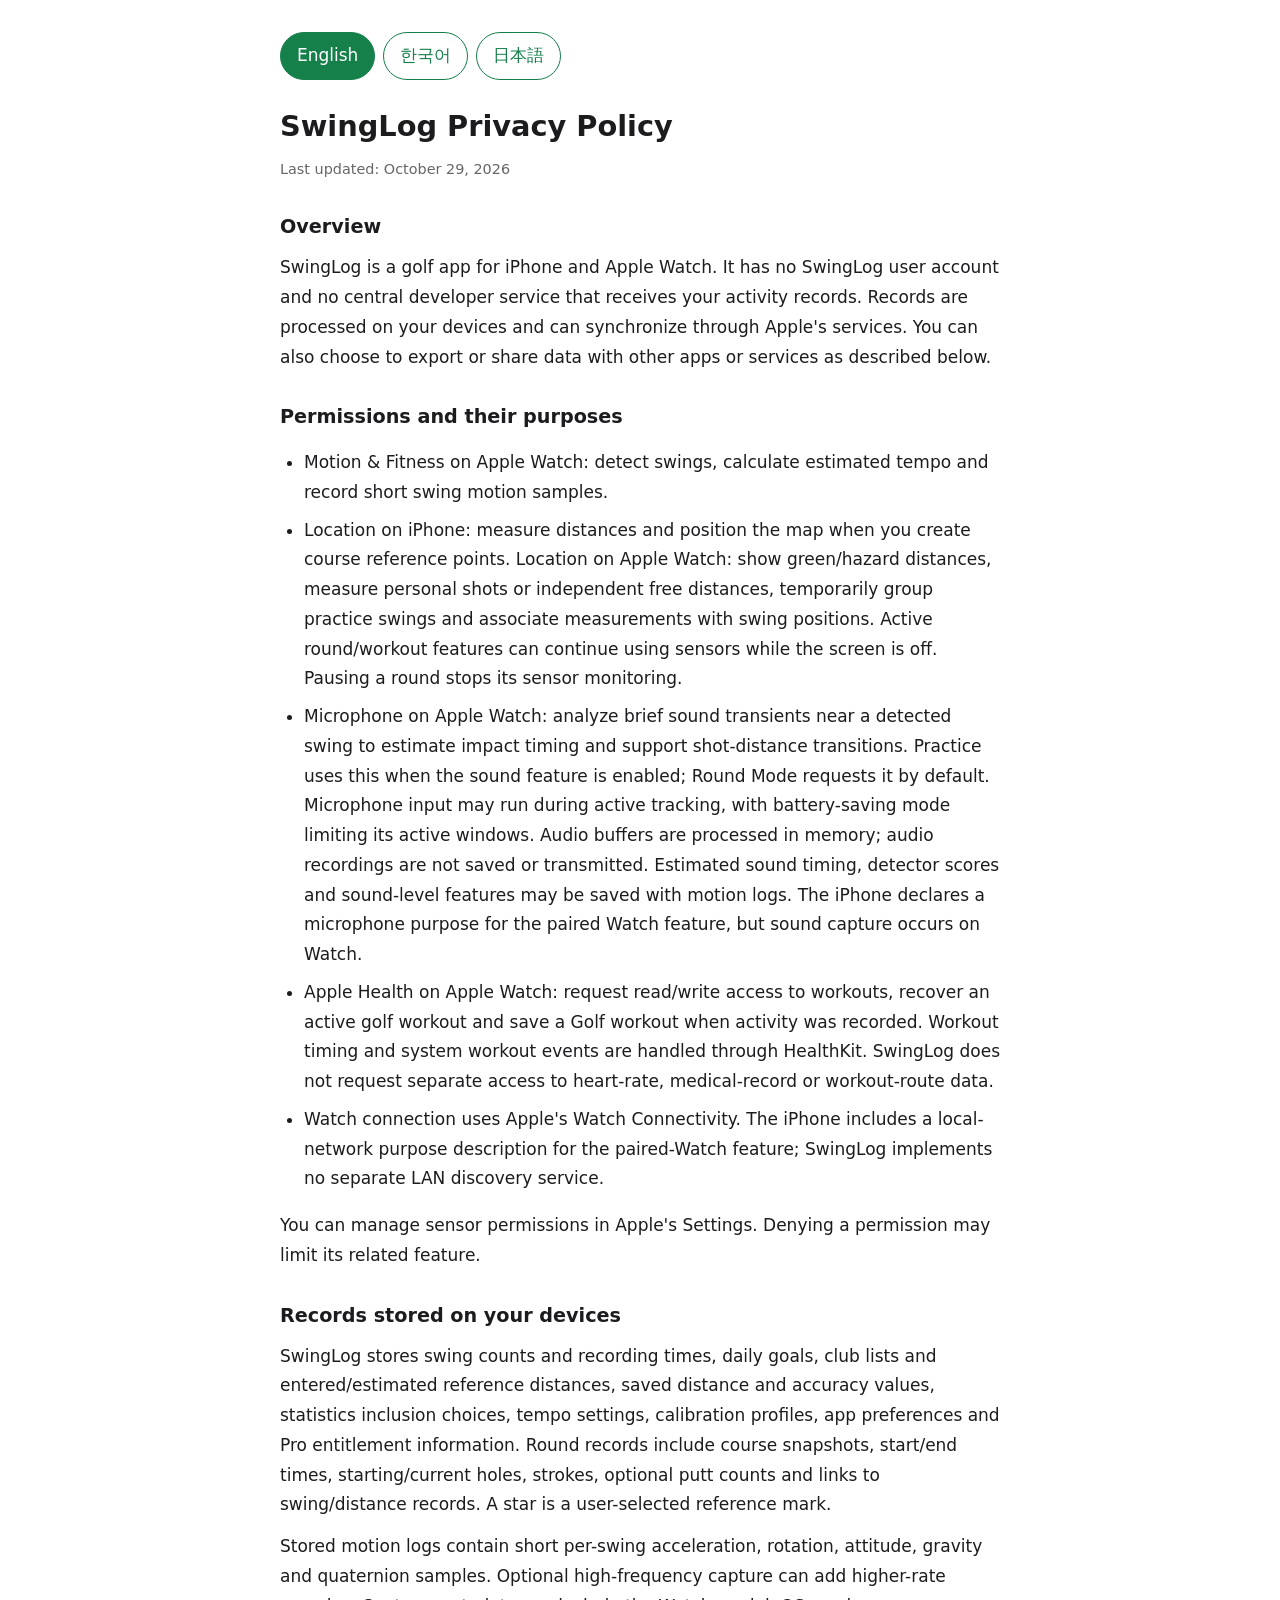
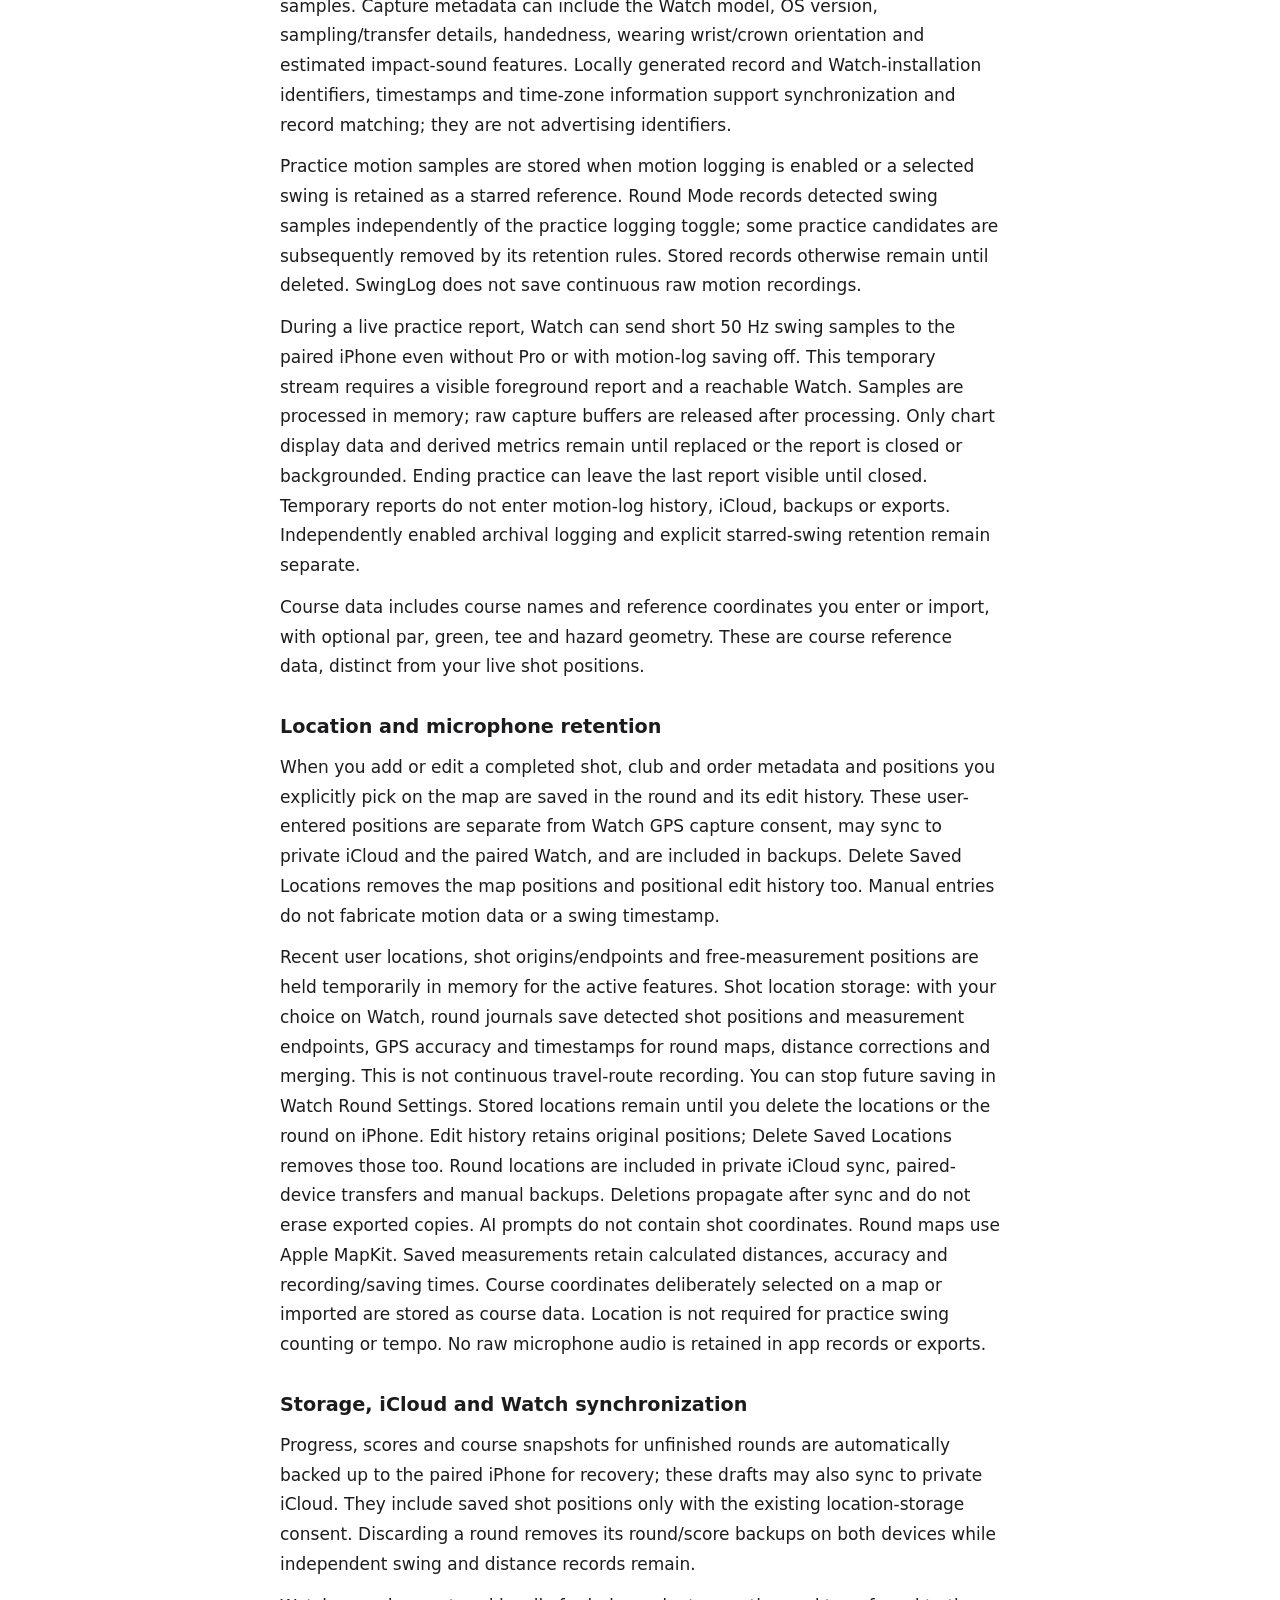
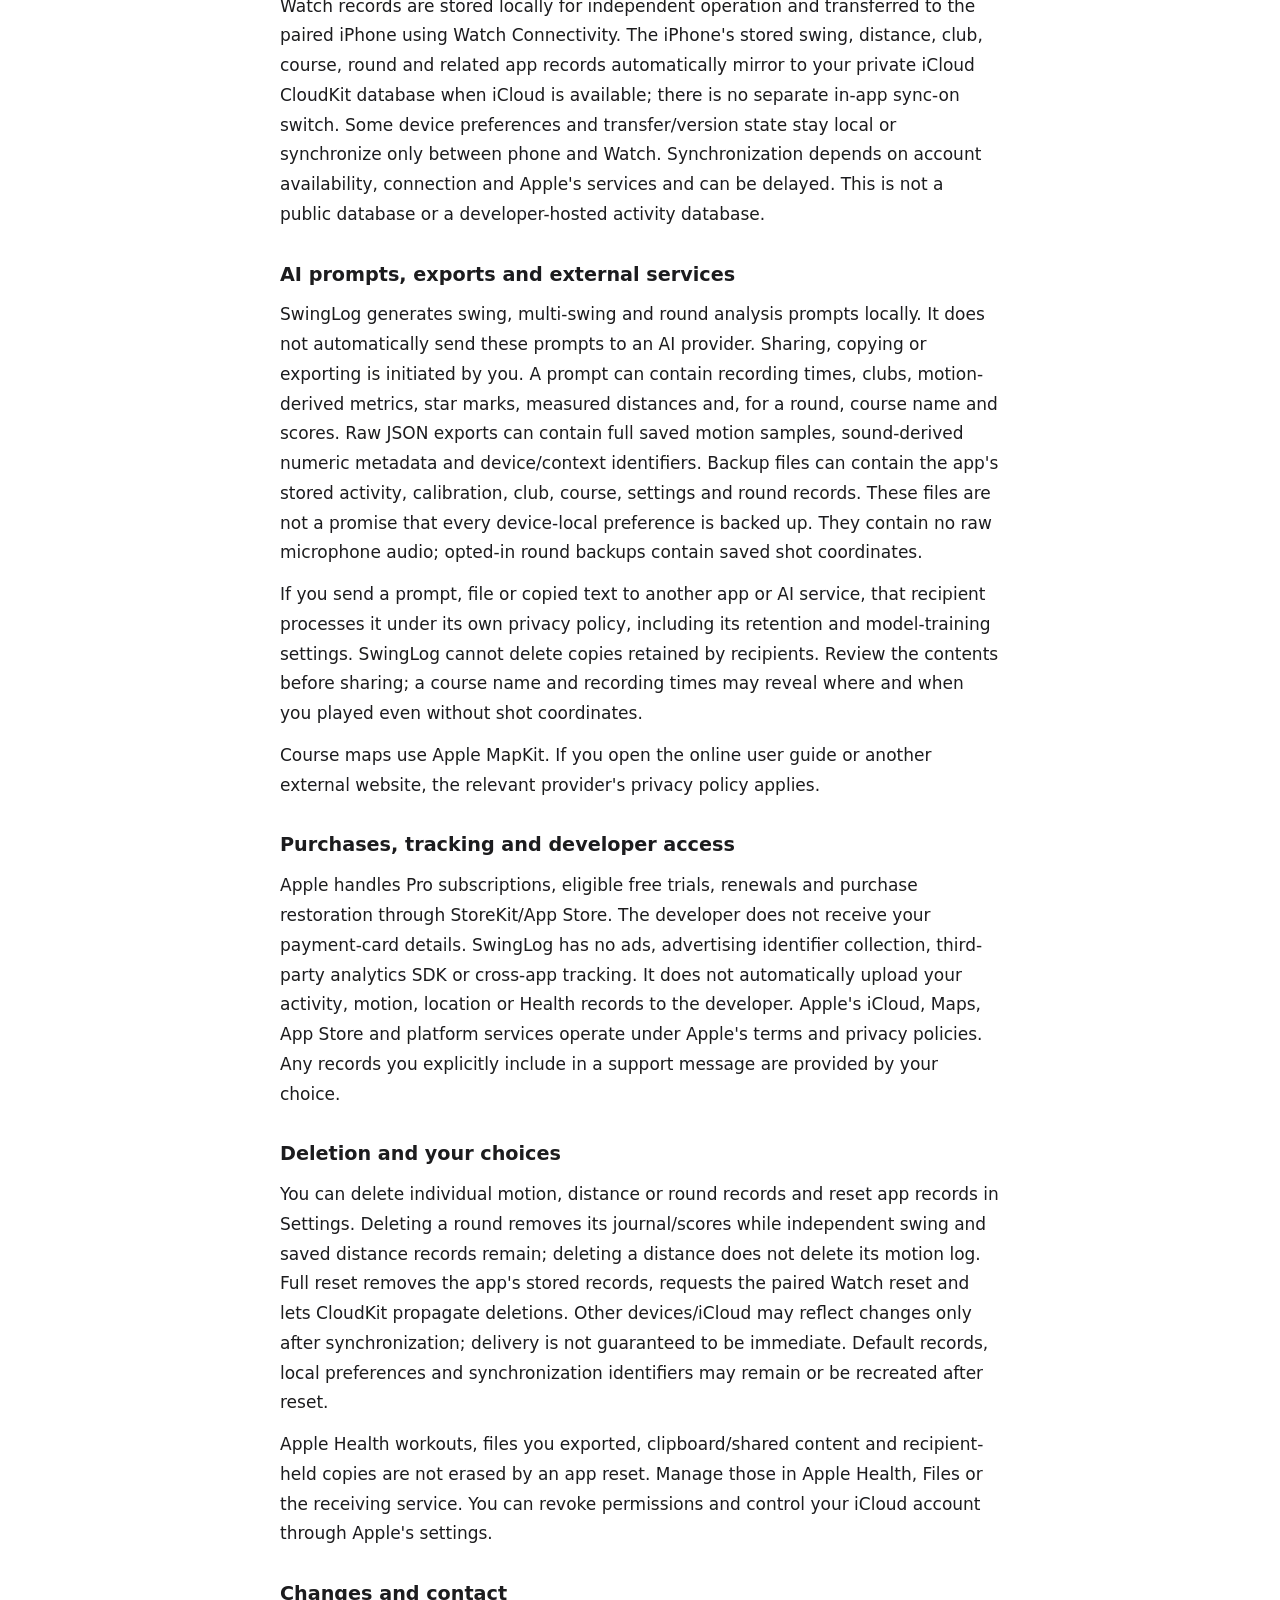
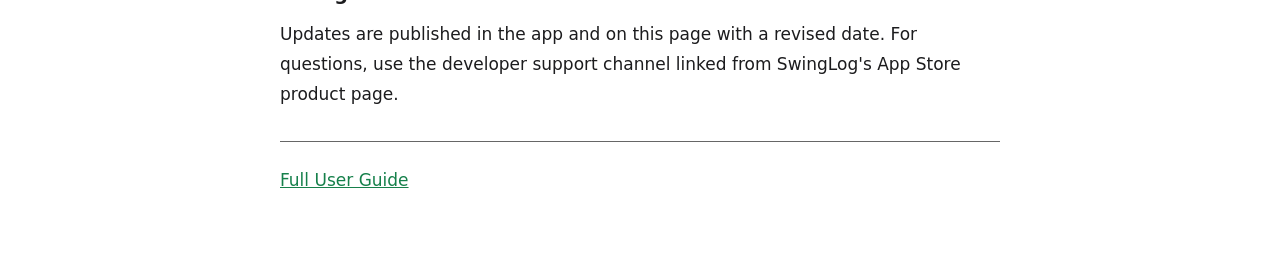
==== commit 610de69b: "Update release guide for round recovery, manual shots and monthly trial" ====
--- a/index.html
+++ b/index.html
@@ -9,7 +9,7 @@
 </style></head><body><nav aria-label="Language"><button type="button" data-lang="en" aria-pressed="true">English</button><button type="button" data-lang="ko" aria-pressed="false">한국어</button><button type="button" data-lang="ja" aria-pressed="false">日本語</button></nav>
 <section lang="en" data-lang="en">
 <h1>SwingLog Privacy Policy</h1>
-<p class="meta">Last updated: October 28, 2026</p>
+<p class="meta">Last updated: October 29, 2026</p>
 <h2>Overview</h2>
 <p>SwingLog is a golf app for iPhone and Apple Watch. It has no SwingLog user account and no central developer service that receives your activity records. Records are processed on your devices and can synchronize through Apple&#x27;s services. You can also choose to export or share data with other apps or services as described below.</p>
 <h2>Permissions and their purposes</h2>
@@ -22,8 +22,10 @@
 <p>During a live practice report, Watch can send short 50 Hz swing samples to the paired iPhone even without Pro or with motion-log saving off. This temporary stream requires a visible foreground report and a reachable Watch. Samples are processed in memory; raw capture buffers are released after processing. Only chart display data and derived metrics remain until replaced or the report is closed or backgrounded. Ending practice can leave the last report visible until closed. Temporary reports do not enter motion-log history, iCloud, backups or exports. Independently enabled archival logging and explicit starred-swing retention remain separate.</p>
 <p>Course data includes course names and reference coordinates you enter or import, with optional par, green, tee and hazard geometry. These are course reference data, distinct from your live shot positions.</p>
 <h2>Location and microphone retention</h2>
+<p>When you add or edit a completed shot, club and order metadata and positions you explicitly pick on the map are saved in the round and its edit history. These user-entered positions are separate from Watch GPS capture consent, may sync to private iCloud and the paired Watch, and are included in backups. Delete Saved Locations removes the map positions and positional edit history too. Manual entries do not fabricate motion data or a swing timestamp.</p>
 <p>Recent user locations, shot origins/endpoints and free-measurement positions are held temporarily in memory for the active features. Shot location storage: with your choice on Watch, round journals save detected shot positions and measurement endpoints, GPS accuracy and timestamps for round maps, distance corrections and merging. This is not continuous travel-route recording. You can stop future saving in Watch Round Settings. Stored locations remain until you delete the locations or the round on iPhone. Edit history retains original positions; Delete Saved Locations removes those too. Round locations are included in private iCloud sync, paired-device transfers and manual backups. Deletions propagate after sync and do not erase exported copies. AI prompts do not contain shot coordinates. Round maps use Apple MapKit. Saved measurements retain calculated distances, accuracy and recording/saving times. Course coordinates deliberately selected on a map or imported are stored as course data. Location is not required for practice swing counting or tempo. No raw microphone audio is retained in app records or exports.</p>
 <h2>Storage, iCloud and Watch synchronization</h2>
+<p>Progress, scores and course snapshots for unfinished rounds are automatically backed up to the paired iPhone for recovery; these drafts may also sync to private iCloud. They include saved shot positions only with the existing location-storage consent. Discarding a round removes its round/score backups on both devices while independent swing and distance records remain.</p>
 <p>Watch records are stored locally for independent operation and transferred to the paired iPhone using Watch Connectivity. The iPhone&#x27;s stored swing, distance, club, course, round and related app records automatically mirror to your private iCloud CloudKit database when iCloud is available; there is no separate in-app sync-on switch. Some device preferences and transfer/version state stay local or synchronize only between phone and Watch. Synchronization depends on account availability, connection and Apple&#x27;s services and can be delayed. This is not a public database or a developer-hosted activity database.</p>
 <h2>AI prompts, exports and external services</h2>
 <p>SwingLog generates swing, multi-swing and round analysis prompts locally. It does not automatically send these prompts to an AI provider. Sharing, copying or exporting is initiated by you. A prompt can contain recording times, clubs, motion-derived metrics, star marks, measured distances and, for a round, course name and scores. Raw JSON exports can contain full saved motion samples, sound-derived numeric metadata and device/context identifiers. Backup files can contain the app&#x27;s stored activity, calibration, club, course, settings and round records. These files are not a promise that every device-local preference is backed up. They contain no raw microphone audio; opted-in round backups contain saved shot coordinates.</p>
@@ -40,7 +42,7 @@
 </section>
 <section lang="ko" data-lang="ko">
 <h1>SwingLog 개인정보 처리방침</h1>
-<p class="meta">최종 업데이트: 2026년 10월 28일</p>
+<p class="meta">최종 업데이트: 2026년 10월 29일</p>
 <h2>개요</h2>
 <p>SwingLog는 iPhone과 Apple Watch용 골프 앱입니다. 별도의 SwingLog 사용자 계정이나 활동 기록을 받는 개발자의 중앙 서버가 없습니다. 기록은 기기에서 처리되며 Apple의 서비스를 통해 동기화될 수 있습니다. 아래에 설명한 내보내기·공유 기능으로 사용자가 다른 앱이나 서비스에 데이터를 전달할 수도 있습니다.</p>
 <h2>권한과 사용 목적</h2>
@@ -53,8 +55,10 @@
 <p>실시간 연습 리포트는 Pro가 없거나 모션 로그 저장이 꺼져 있어도 워치의 짧은 50Hz 스윙 샘플을 연결된 아이폰에 전달할 수 있습니다. 아이폰 리포트가 화면에 열려 있고 워치와 즉시 통신할 수 있을 때만 임시 전송합니다. 샘플은 메모리에서 처리하고 원본 캡처 버퍼는 처리 후 해제합니다. 그래프 표시 데이터와 계산 수치만 다음 리포트로 대체되거나 화면을 닫거나 앱을 백그라운드로 보낼 때까지 유지됩니다. 연습 종료 후에는 닫을 때까지 마지막 리포트가 보일 수 있습니다. 임시 리포트는 모션 로그 목록·iCloud·백업·내보내기에 포함되지 않습니다. 별도로 켠 기록 저장과 직접 별표한 스윙의 보관은 독립적으로 동작합니다.</p>
 <p>코스 데이터에는 입력·가져온 코스 이름과 기준 좌표, 선택적인 Par·그린·티·해저드 영역이 포함됩니다. 이는 사용자의 실제 샷 위치와 구분되는 코스 기준 정보입니다.</p>
 <h2>위치와 마이크 정보의 보관</h2>
+<p>종료된 라운드에서 샷을 추가·수정하면 클럽·순서 정보와 지도에서 직접 지정한 위치가 라운드 및 수정 이력에 저장됩니다. 지도 입력은 워치 GPS 수집 동의와 별개이며, 개인 iCloud·워치 전송·백업에 포함됩니다. 저장된 위치 삭제는 지도 지정 위치와 위치 수정 이력도 제거합니다. 수동 샷은 모션 데이터나 실제 스윙 시각을 생성하지 않습니다.</p>
 <p>최근 사용자 위치, 샷의 시작·종료 위치와 자유 측정 위치는 기능을 위해 메모리에 임시 보관합니다. 워치에서 동의하면 라운드 지도·거리 수정·샷 합치기를 위해 감지된 샷 위치와 측정 종료점의 좌표·GPS 정확도·시각을 라운드에 저장합니다. 연속 이동 경로는 기록하지 않습니다. 워치 라운드 설정에서 이후 위치 저장을 중단할 수 있습니다. 기존 위치는 아이폰에서 위치만 삭제하거나 라운드를 삭제하기 전까지 유지됩니다. 수정 이력의 원본 위치도 저장된 위치 삭제 시 제거합니다. 위치는 개인 iCloud·연결된 기기 전송·수동 라운드 백업에 포함됩니다. 삭제는 동기화 후 반영되며 내보낸 사본은 삭제하지 않습니다. AI 프롬프트에는 샷 좌표를 포함하지 않습니다. 라운드 지도는 Apple MapKit을 사용합니다. 거리 기록에는 계산한 거리, 정확도, 기록·저장 시각을 보관합니다. 지도에서 직접 선택하거나 가져온 코스 좌표는 코스 데이터로 저장합니다. 연습 스윙 카운트와 템포에는 위치가 필요하지 않습니다. 원본 마이크 오디오는 앱 기록이나 내보내기에 보관하지 않습니다.</p>
 <h2>저장·iCloud·워치 동기화</h2>
+<p>미완료 라운드의 진행 상황·스코어·코스 정보는 복구를 위해 연결된 아이폰에 자동 백업되며, 개인 iCloud에도 동기화될 수 있습니다. 저장된 샷 위치는 기존 위치 저장 동의가 있을 때만 포함됩니다. 라운드를 폐기하면 양쪽의 라운드·스코어 백업을 삭제하고, 별도의 스윙·거리 기록은 유지합니다.</p>
 <p>워치는 독립적으로 작동하도록 기록을 로컬에 저장하고 Watch Connectivity로 연결된 iPhone에 전달합니다. iPhone의 스윙·거리·클럽·코스·라운드 등 저장 기록은 iCloud가 사용 가능하면 사용자의 개인 CloudKit 데이터베이스에 자동 미러링됩니다. 별도의 앱 내 동기화 켜기 스위치는 없습니다. 일부 기기 설정과 전송·버전 상태는 로컬에 남거나 폰·워치 사이에서만 동기화됩니다. 동기화는 계정·연결·Apple 서비스 상태에 따라 지연될 수 있습니다. 공개 데이터베이스나 개발자의 활동 기록 서버를 사용하지 않습니다.</p>
 <h2>AI 프롬프트·내보내기·외부 서비스</h2>
 <p>SwingLog는 단일·여러 스윙과 라운드 분석용 프롬프트를 기기에서 만듭니다. AI 제공자에게 자동 전송하지 않으며 공유·복사·내보내기는 사용자가 시작합니다. 프롬프트에는 기록 시각, 클럽, 모션 분석 수치, 별표, 측정 거리와 라운드의 코스 이름·스코어 등이 포함될 수 있습니다. 원시 JSON에는 저장된 전체 모션 샘플, 소리에서 얻은 수치 특징, 기기·캡처 식별 정보가 포함될 수 있습니다. 백업에는 활동·보정·클럽·코스·설정·라운드 기록이 포함될 수 있지만 모든 기기별 설정을 백업하는 것은 아닙니다. 원본 마이크 오디오는 포함하지 않습니다. 동의 후 저장한 라운드 샷 좌표는 백업에 포함됩니다.</p>
@@ -71,7 +75,7 @@
 </section>
 <section lang="ja" data-lang="ja">
 <h1>SwingLog プライバシーポリシー</h1>
-<p class="meta">最終更新: 2026年10月28日</p>
+<p class="meta">最終更新: 2026年10月29日</p>
 <h2>概要</h2>
 <p>SwingLogはiPhoneとApple Watch向けのゴルフアプリです。SwingLogのユーザーアカウントや活動記録を受信する開発者の中央サーバーはありません。記録はデバイスで処理され、Appleのサービスを通じて同期される場合があります。以下の書き出し・共有機能で、ユーザーが他のアプリやサービスにデータを渡すこともできます。</p>
 <h2>権限と利用目的</h2>
@@ -84,8 +88,10 @@
 <p>ライブ練習レポートでは、Pro未加入またはモーションログ保存がオフでも、Watchの短い50HzスイングサンプルをペアリングiPhoneへ送る場合があります。レポートが前面に表示され、Watchと即時通信できる間だけ一時送信します。サンプルはメモリで処理し、元の取得バッファーは処理後に解放します。グラフ表示データと算出指標のみを、次のレポートへの置換・画面を閉じる・バックグラウンド移行まで保持します。練習終了後も閉じるまで最後の表示が残る場合があります。一時レポートはログ一覧・iCloud・バックアップ・書き出しに含みません。別途有効にしたログ保存や明示的な星付きスイングの保持は独立します。</p>
 <p>コースデータには入力・読み込んだ名前と基準座標、任意のPar・グリーン・ティー・ハザード領域を含みます。これらは実際のショット位置とは別のコース基準情報です。</p>
 <h2>位置・マイク情報の保持</h2>
+<p>終了済みラウンドのショットを追加・編集すると、クラブ・順序と地図で明示指定した位置をラウンドと編集履歴に保存します。地図入力はWatch GPS記録の同意と別で、個人のiCloud・Watch転送・バックアップに含まれます。保存位置の削除で地図位置と位置編集履歴も消去します。手動ショットはモーションデータや実際の打球時刻を作成しません。</p>
 <p>最近のユーザー位置、ショット始点・終点、自由測定位置は機能のため一時的にメモリに保持します。Watchで同意すると、地図・距離修正・ショット統合のため、検出位置と測定終了点の座標・GPS精度・時刻をラウンドに保存します。連続移動経路は記録しません。Watchのラウンド設定で以降の保存を停止できます。保存位置はiPhoneで位置のみ、またはラウンドを削除するまで保持します。編集履歴の元の位置も保存位置の削除で消去します。位置は個人のiCloud・端末間転送・手動バックアップに含まれます。削除は同期後に反映し、書き出したコピーは消去しません。AIプロンプトにショット座標は含めません。ラウンド地図はApple MapKitを使います。 距離記録には計算距離、精度、記録・保存時刻を保持します。地図上で選択・読み込んだコース座標はコースデータとして保存します。練習のスイング数やテンポに位置情報は不要です。生のマイク音声はアプリ記録や書き出しに保持しません。</p>
 <h2>保存・iCloud・Watch同期</h2>
+<p>未完了ラウンドの進行・スコア・コース情報を復元用にペアリングiPhoneへ自動バックアップし、個人のiCloudにも同期する場合があります。保存済みショット位置は既存の位置保存同意がある場合のみ含みます。破棄すると両端末のラウンド・スコアのバックアップを削除し、独立したスイング・距離記録は保持します。</p>
 <p>Watchは単独動作のためローカルに保存し、Watch ConnectivityでペアリングiPhoneに渡します。iPhoneのスイング・距離・クラブ・コース・ラウンドなどの保存記録は、iCloudが利用可能なら個人のプライベートCloudKitデータベースに自動ミラーリングされます。アプリ内の独立した同期オンスイッチはありません。一部の端末設定や転送・版管理状態はローカルに残るか、iPhoneとWatch間のみで同期します。同期はアカウント、接続、Appleサービスによって遅れる場合があります。公開データベースや開発者の活動記録サーバーは使いません。</p>
 <h2>AIプロンプト・書き出し・外部サービス</h2>
 <p>単一・複数スイングやラウンド分析用プロンプトはデバイスで作成し、AI提供者へ自動送信しません。共有・コピー・書き出しはユーザーが開始します。記録時刻、クラブ、モーション指標、星印、測定距離、ラウンドのコース名・スコアなどを含み得ます。生JSONには保存済みの全モーションサンプル、音から得た数値特徴、端末・取得識別情報を含み得ます。バックアップには活動・較正・クラブ・コース・設定・ラウンド記録を含み得ますが、全端末設定をバックアップするものではありません。生音声は含みません。同意後に保存したラウンドのショット座標はバックアップに含まれます。</p>
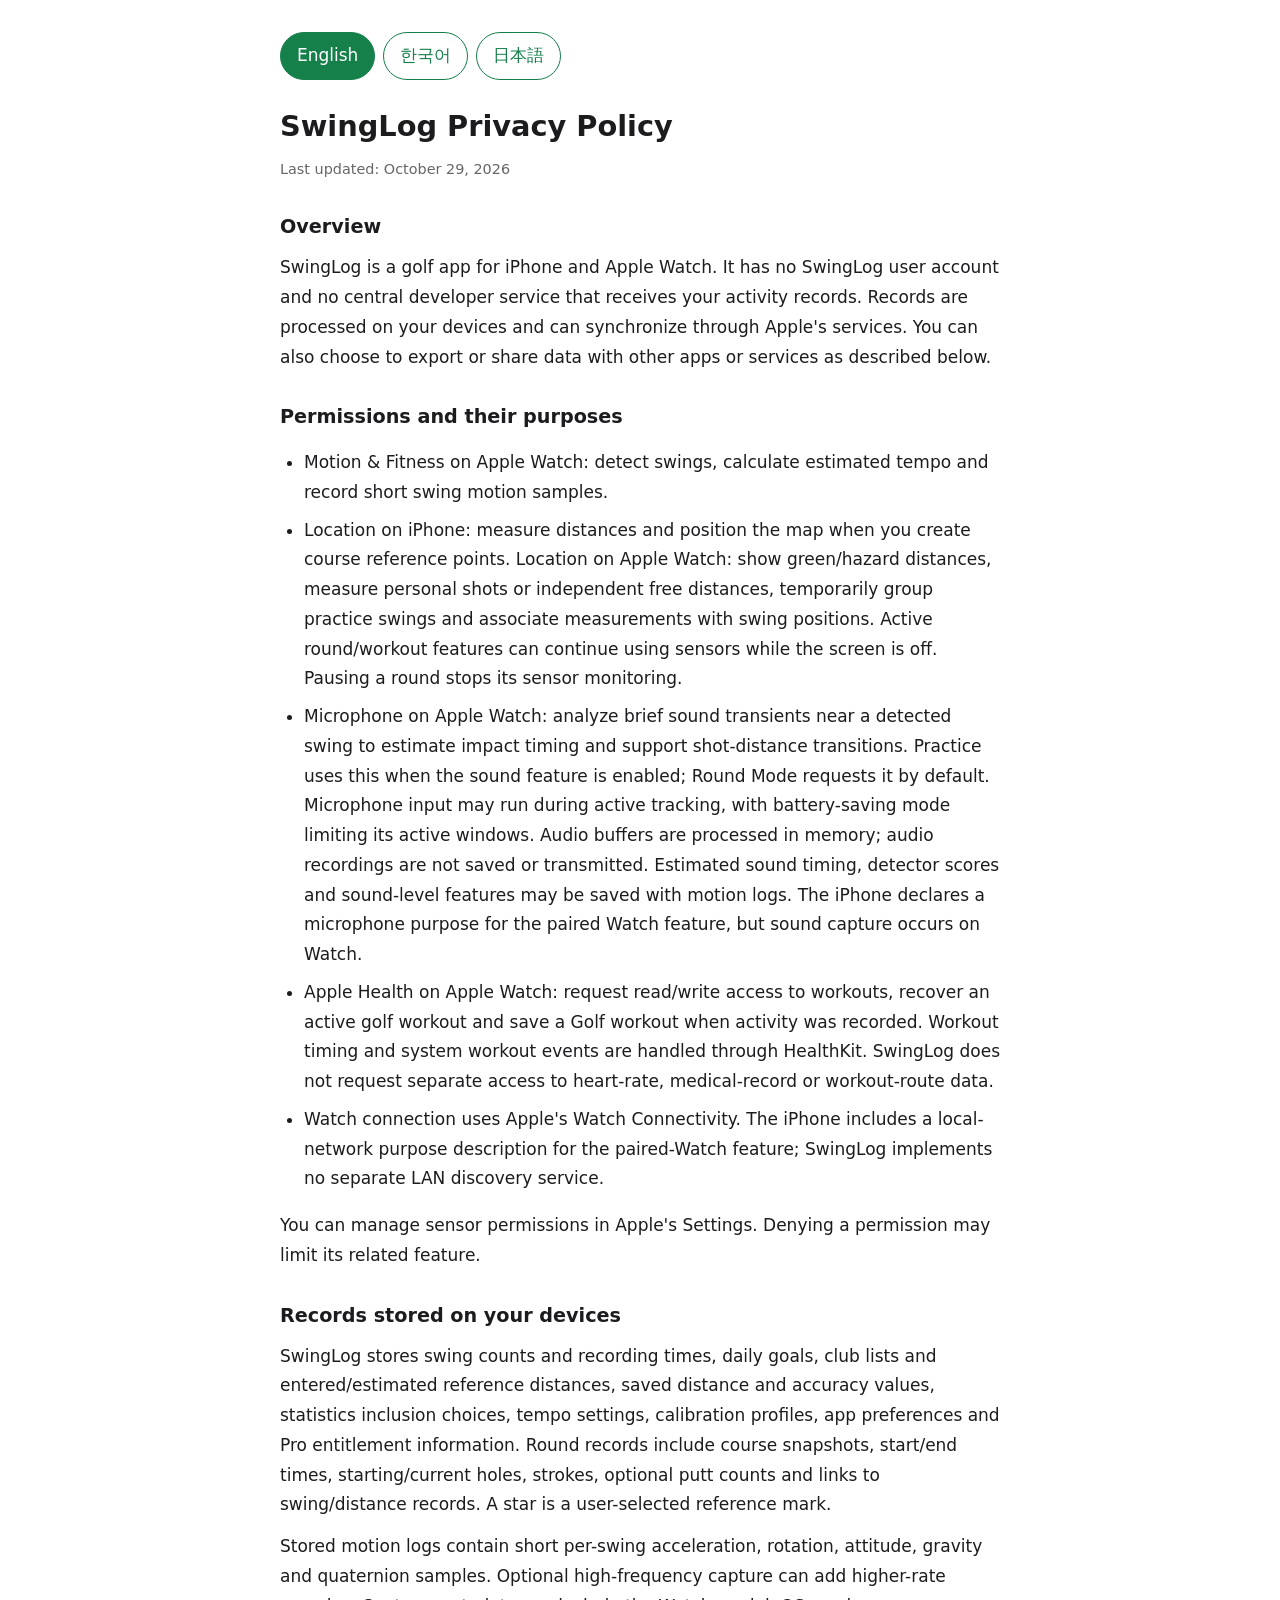
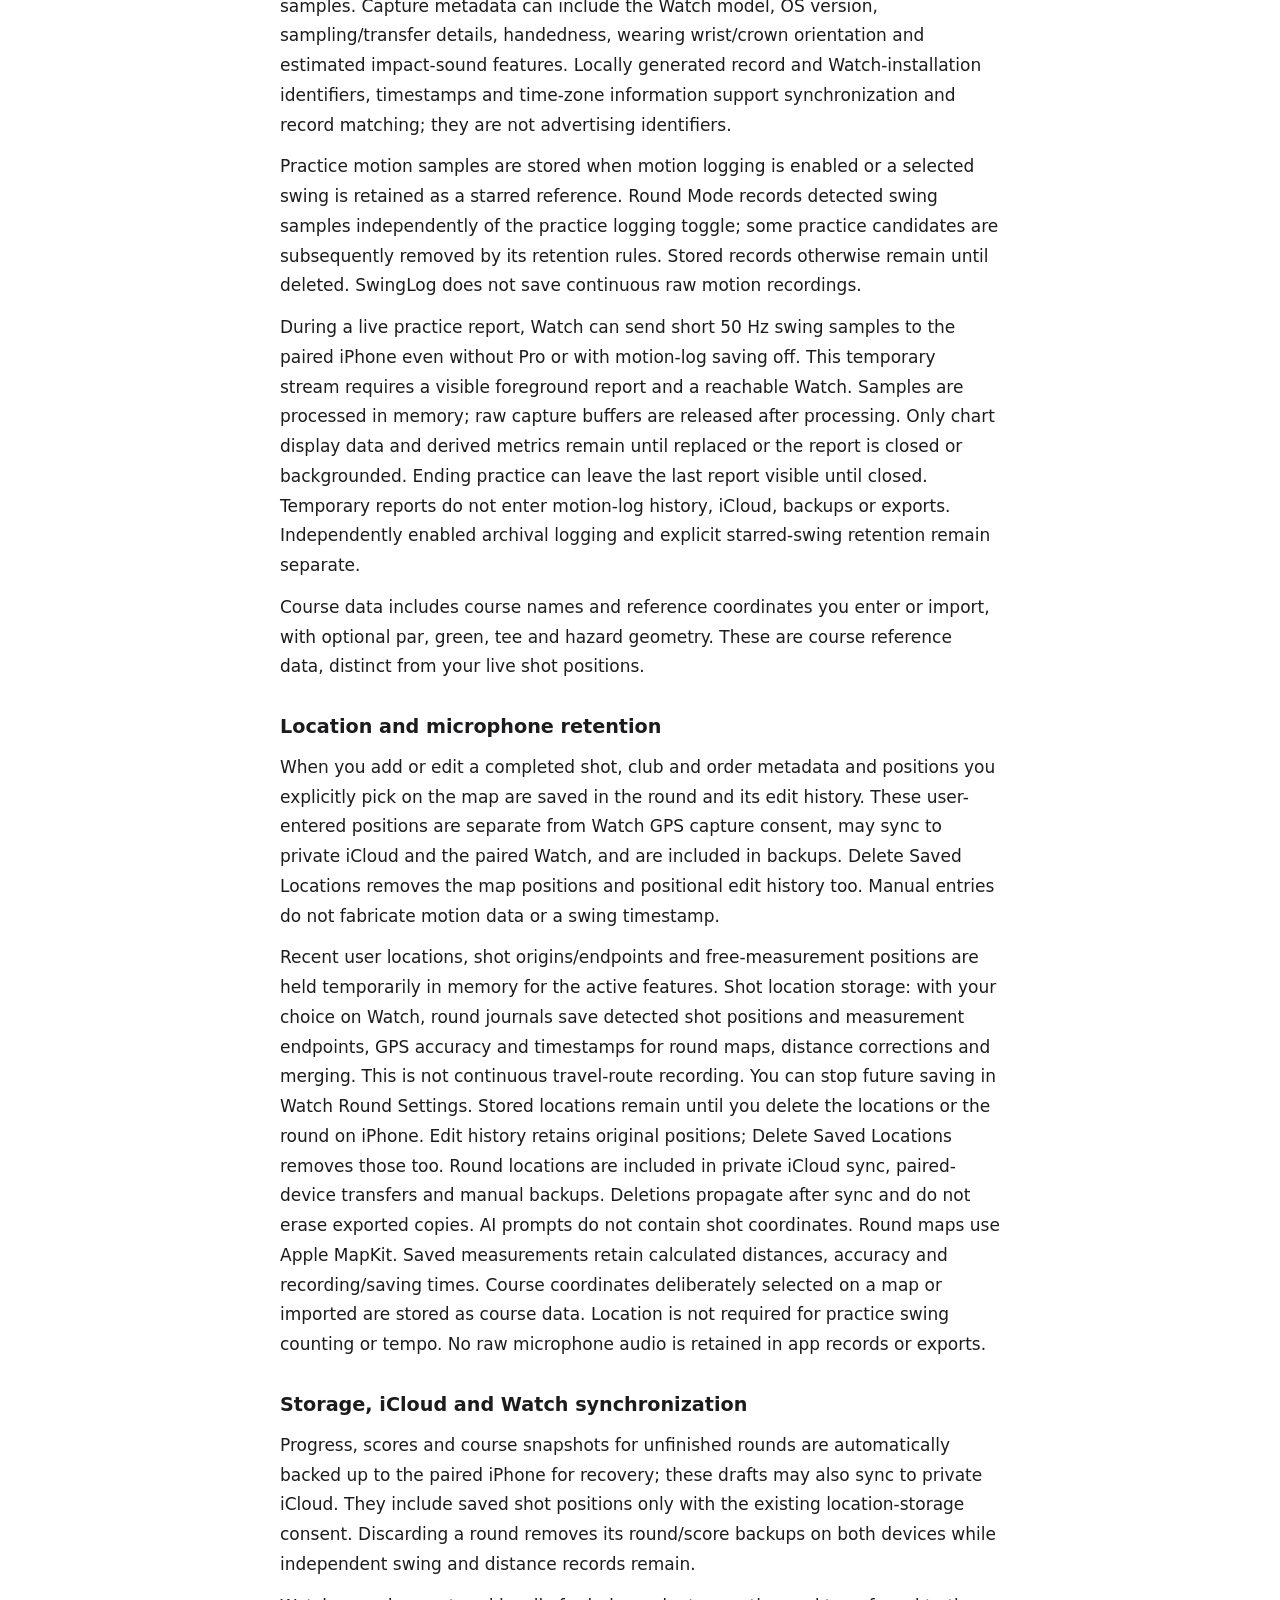
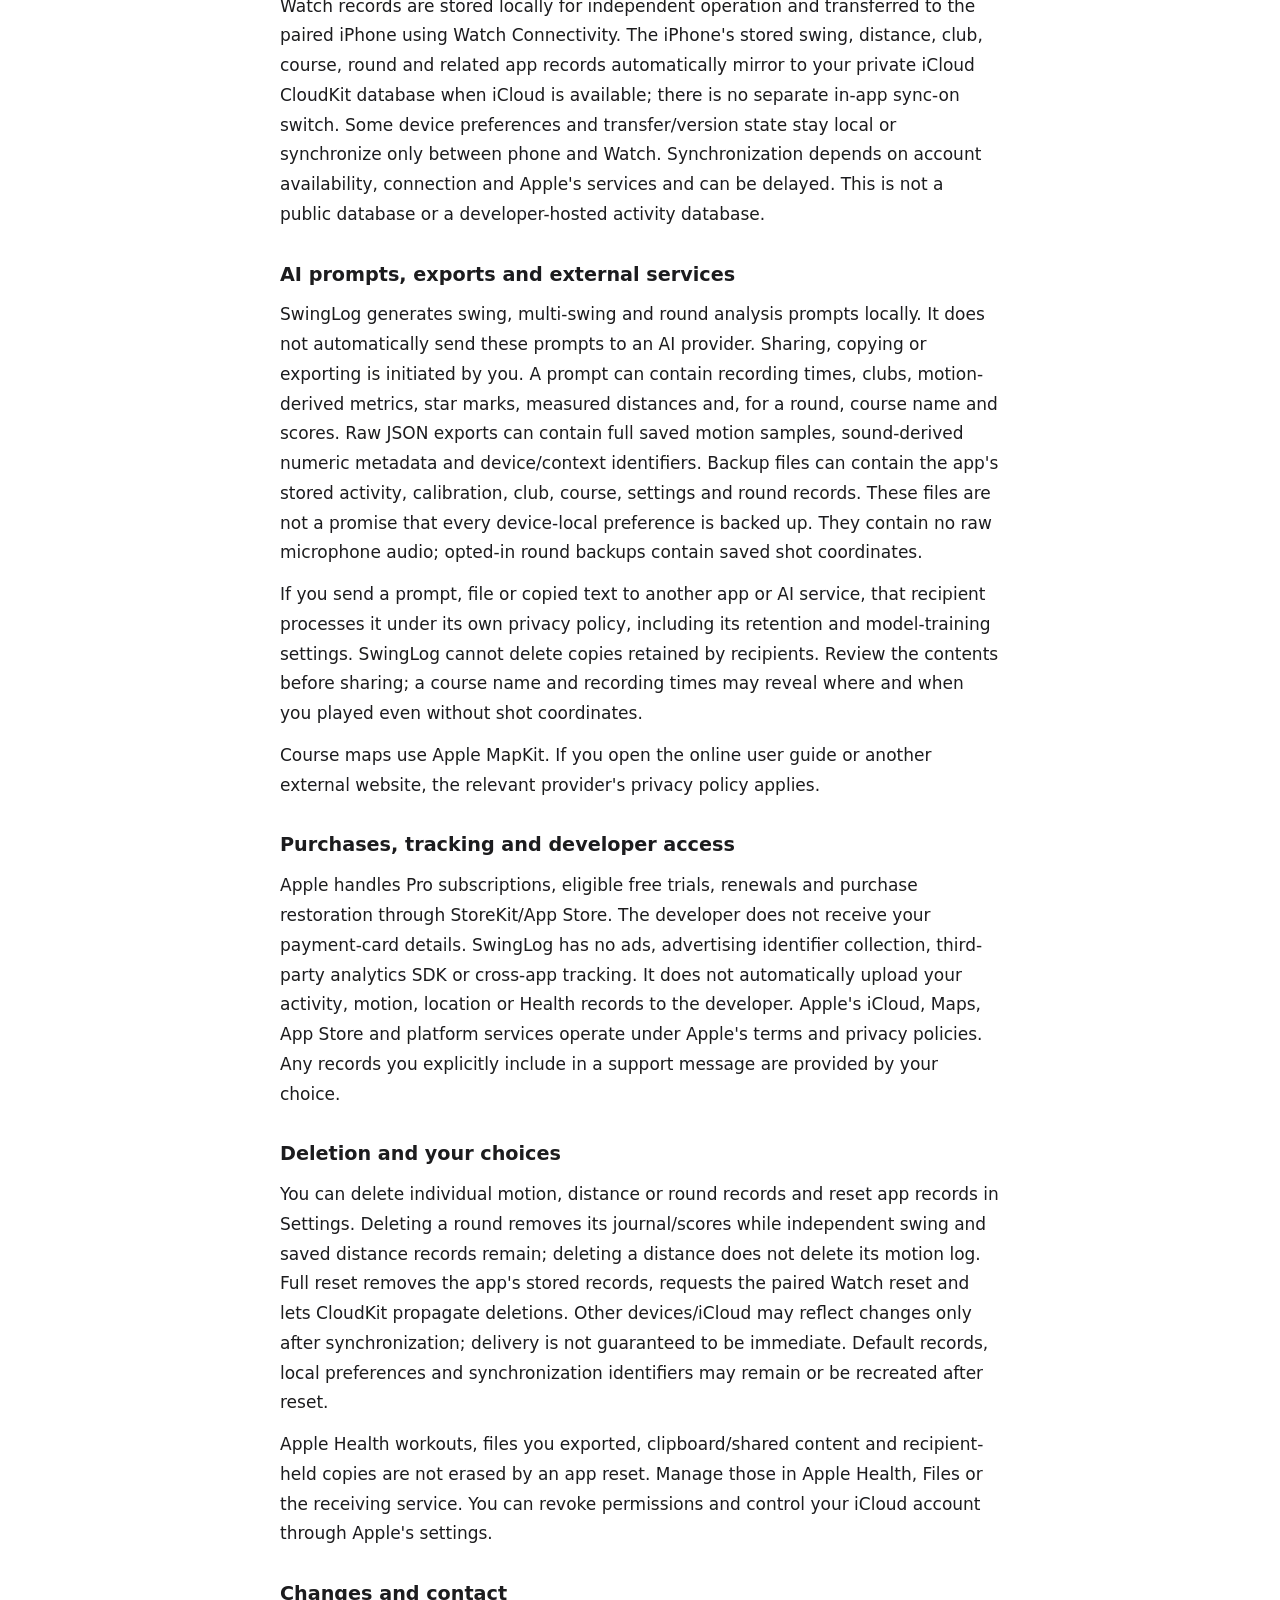
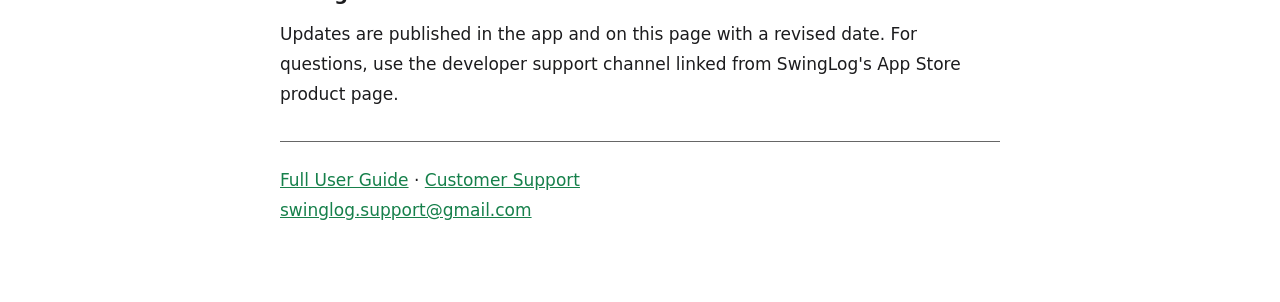
==== commit 06ba7b54: "Add multilingual SwingLog customer support page" ====
--- a/index.html
+++ b/index.html
@@ -38,7 +38,7 @@
 <p>Apple Health workouts, files you exported, clipboard/shared content and recipient-held copies are not erased by an app reset. Manage those in Apple Health, Files or the receiving service. You can revoke permissions and control your iCloud account through Apple&#x27;s settings.</p>
 <h2>Changes and contact</h2>
 <p>Updates are published in the app and on this page with a revised date. For questions, use the developer support channel linked from SwingLog&#x27;s App Store product page.</p>
-<p class="guide-link"><a href="guide/en/">Full User Guide</a></p>
+<p class="guide-link"><a href="guide/en/">Full User Guide</a> · <a href="support/?lang=en">Customer Support</a><br><a href="mailto:swinglog.support@gmail.com">swinglog.support@gmail.com</a></p>
 </section>
 <section lang="ko" data-lang="ko">
 <h1>SwingLog 개인정보 처리방침</h1>
@@ -71,7 +71,7 @@
 <p>Apple 건강의 운동, 내보낸 파일, 클립보드·공유한 내용, 수신자가 가진 사본은 앱 초기화로 삭제되지 않습니다. Apple 건강·파일 앱 또는 수신 서비스에서 별도로 관리해야 합니다. 권한과 iCloud 계정은 Apple의 설정에서 관리할 수 있습니다.</p>
 <h2>방침 변경과 문의</h2>
 <p>갱신된 방침은 앱과 이 페이지에 수정 날짜와 함께 제공합니다. 문의는 App Store의 SwingLog 제품 페이지에 연결된 개발자 지원 채널을 이용해 주세요.</p>
-<p class="guide-link"><a href="guide/ko/">상세 사용 설명서</a></p>
+<p class="guide-link"><a href="guide/ko/">상세 사용 설명서</a> · <a href="support/?lang=ko">고객지원</a><br><a href="mailto:swinglog.support@gmail.com">swinglog.support@gmail.com</a></p>
 </section>
 <section lang="ja" data-lang="ja">
 <h1>SwingLog プライバシーポリシー</h1>
@@ -104,7 +104,7 @@
 <p>Appleヘルスケアのワークアウト、書き出しファイル、クリップボード・共有内容、受信者のコピーはアプリリセットで消えません。Appleヘルスケア・ファイルや受信サービスで別途管理してください。権限・iCloudアカウントはAppleの設定で管理できます。</p>
 <h2>変更とお問い合わせ</h2>
 <p>更新したポリシーをアプリとこのページで改定日とともに提供します。お問い合わせはSwingLogのApp Store製品ページにある開発者サポート窓口を利用してください。</p>
-<p class="guide-link"><a href="guide/ja/">詳しい使い方</a></p>
+<p class="guide-link"><a href="guide/ja/">詳しい使い方</a> · <a href="support/?lang=ja">サポート</a><br><a href="mailto:swinglog.support@gmail.com">swinglog.support@gmail.com</a></p>
 </section>
 <script>
 const buttons = document.querySelectorAll('nav button');
